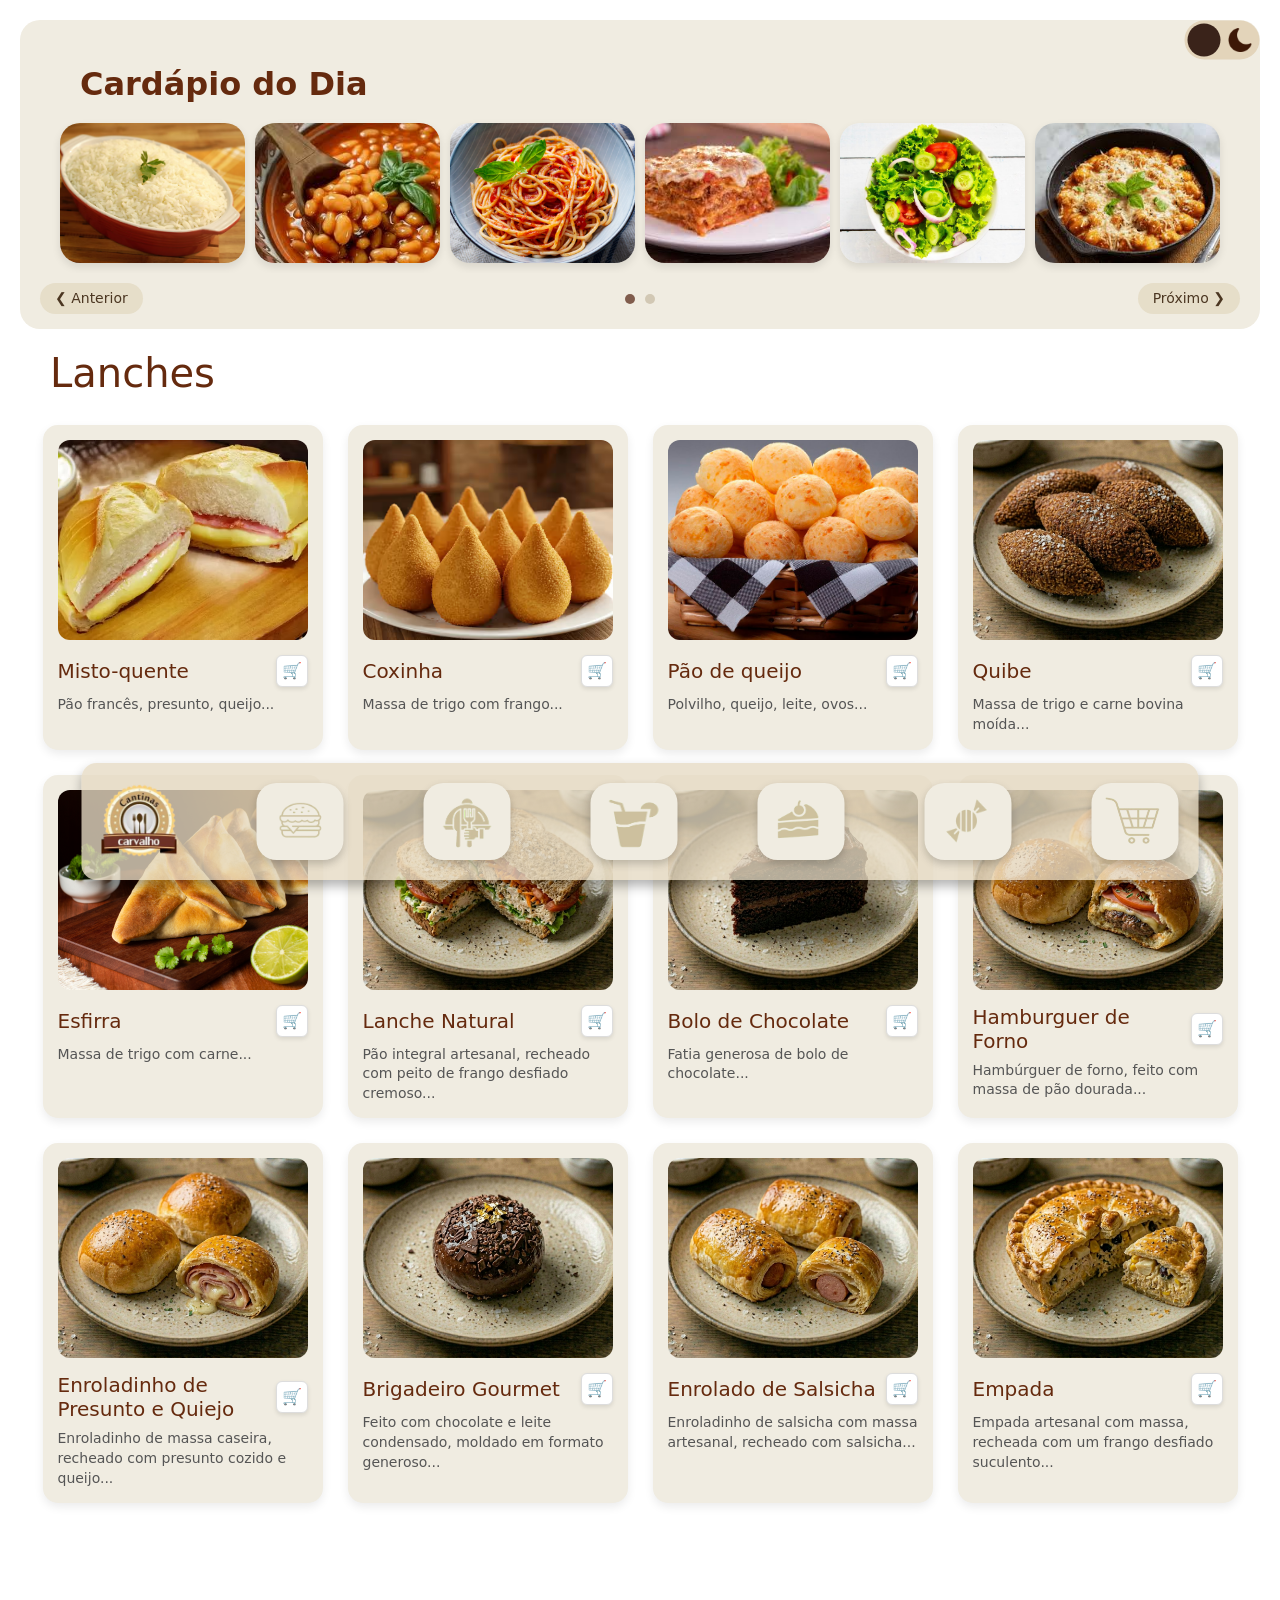
==== esqueleto/index.html @ 9b54855e "Add files via upload" ====
<!DOCTYPE html>
<html lang="pt-br">

<head>
    <meta charset="UTF-8">
    <meta name="viewport" content="width=device-width, initial-scale=1.0">
    <link rel="stylesheet" href="style.css">
    <link href="https://cdn.jsdelivr.net/npm/bootstrap@5.3.0/dist/css/bootstrap.min.css" rel="stylesheet">
    <title>Cantinas Carvalho</title>
</head>

<body>
   <div class="btn">
        <input type="checkbox" class="checkbox" id="botao-tema" />
        <label class="label" for="botao-tema">
            <img src="./img/sol.png" alt="Sol" class="img-sol">
            <img src="./img/lua.png" alt="Lua" class="img-lua">
            <div class="indicador"></div>
        </label>
    </div>

    <header class="cardapio">
        <div id="carouselAlmoco" class="carousel slide" data-bs-ride="false">
            <div class="carousel-inner">
                <div class="carousel-item active">
                    <h1>Cardápio do Dia</h1>
                    <div class="cardapio-trilho">
                        <div class="card-item">
                            <img src="./img/prato1.avif" alt="Prato 1">
                            <div class="descricao">
                                <h3>Arroz Branco</h3>
                                <p>Soltinho e Temperado.</p>
                            </div>
                        </div>

                        <div class="card-item">
                            <img src="./img/prato6.jpg" alt="Prato 6">
                            <div class="descricao">
                                <h3>Feijão</h3>
                                <p>Completa.</p>
                            </div>
                        </div>

                        <div class="card-item">
                            <img src="./img/prato2.png" alt="Prato 2">
                            <div class="descricao">
                                <h3>Espaguete</h3>
                                <p>Ao molho sugo.</p>
                            </div>
                        </div>

                        <div class="card-item">
                            <img src="./img/prato3.jpg" alt="Prato 2">
                            <div class="descricao">
                                <h3>Lasanha</h3>
                                <p>Bem Recheada e Suculento.</p>
                            </div>
                        </div>

                        <div class="card-item">
                            <img src="./img/prato4.jpg" alt="Prato 1">
                            <div class="descricao">
                                <h3>Salada</h3>
                                <p>Bem Temperada.</p>
                            </div>
                        </div>
                        <div class="card-item">
                            <img src="./img/prato5.jpg" alt="Prato 2">
                            <div class="descricao">
                                <h3>Nhoque</h3>
                                <p>Massa Caseira.</p>
                            </div>
                        </div>
                    </div>
                </div>

                <div class="carousel-item">
                    <h1>Cardápio do Dia</h1>
                    <div class="cardapio-trilho">
                        <div class="card-item">
                            <img src="./img/strogonoff.png" alt="Prato 5">
                            <div class="descricao">
                                <h3>Strogonoff de Frango</h3>
                                <p>Bem Temperada e Cremosa.</p>
                            </div>
                        </div>

                        <div class="card-item">
                            <img src="./img/prato7.webp" alt="Prato 6">
                            <div class="descricao">
                                <h3>Batata Frita</h3>
                                <p>Crocante.</p>
                            </div>
                        </div>

                        <div class="card-item">
                            <img src="./img/prato8.jpg" alt="Prato 7">
                            <div class="descricao">
                                <h3>Frango Assado</h3>
                                <p>Suculento.</p>
                            </div>
                        </div>

                        <div class="card-item">
                            <img src="./img/costela.png" alt="Prato 8">
                            <div class="descricao">
                                <h3>Costela</h3>
                                <p>Suculento e com Molho da Casa.</p>
                            </div>
                        </div>

                        <div class="card-item">
                            <img src="./img/carnePanela.png" alt="Prato 1">
                            <div class="descricao">
                                <h3>Carne de Panela</h3>
                                <p>Soltinho e Temperado.</p>
                            </div>
                        </div>

                        <div class="card-item">
                            <img src="./img/peixeEmpanado.png" alt="Prato 2">
                            <div class="descricao">
                                <h3>Peixe Empanado</h3>
                                <p>Crocante e Saboroso.</p>
                            </div>
                        </div>

                    </div>
                </div>
            </div>

            <button class="carousel-control-prev custom-arrow" type="button" ...>
                <span class="arrow-circle">❮</span>
            </button>
            <button class="carousel-control-next custom-arrow" type="button" ...>
                <span class="arrow-circle">❯</span>
            </button>

            <div class="carousel-footer">
                <button class="btn-nav" data-bs-target="#carouselAlmoco" data-bs-slide="prev">❮ Anterior</button>

                <div class="indicators">
                    <span class="dot active" data-bs-target="#carouselAlmoco" data-bs-slide-to="0"></span>
                    <span class="dot" data-bs-target="#carouselAlmoco" data-bs-slide-to="1"></span>
                </div>

                <button class="btn-nav" data-bs-target="#carouselAlmoco" data-bs-slide="next">Próximo ❯</button>
            </div>
        </div>
    </header>

    <h1>Lanches</h1>

    <section class="container-lanches">

        <div class="comida">
            <img src="./img/misto-quente.avif" alt="Misto Quente">
            <div class="info-header">
                <h2>Misto-quente</h2>
                <button class="btn-carrinho">🛒</button>
            </div>
            <p>Pão francês, presunto, queijo...</p>
        </div>

        <div class="comida">
            <img src="./img/coxinha.avif" alt="Misto Quente">
            <div class="info-header">
                <h2>Coxinha</h2>
                <button class="btn-carrinho">🛒</button>
            </div>
            <p>Massa de trigo com frango...</p>
        </div>

        <div class="comida">
            <img src="./img/pao-queijo.jpg" alt="Pão de Queijo">
            <div class="info-header">
                <h2>Pão de queijo</h2>
                <button class="btn-carrinho">🛒</button>
            </div>
            <p>Polvilho, queijo, leite, ovos...</p>
        </div>

        <div class="comida">
            <img src="./img/kibe.png" alt="Coxinha">
            <div class="info-header">
                <h2>Quibe</h2>
                <button class="btn-carrinho">🛒</button>
            </div>
            <p>Massa de trigo e carne bovina moída...</p>
        </div>

        <div class="comida">
            <img src="./img/esfirra.jpg" alt="Esfirra">
            <div class="info-header">
                <h2>Esfirra</h2>
                <button class="btn-carrinho">🛒</button>
            </div>
            <p>Massa de trigo com carne...</p>
        </div>

        <div class="comida">
            <img src="./img/lancheNatural.png" alt="Misto Quente">
            <div class="info-header">
                <h2>Lanche Natural</h2>
                <button class="btn-carrinho">🛒</button>
            </div>
            <p>Pão integral artesanal, recheado com peito de frango desfiado cremoso...</p>
        </div>

        <div class="comida">
            <img src="./img/boloChocolate.png" alt="Misto Quente">
            <div class="info-header">
                <h2>Bolo de Chocolate</h2>
                <button class="btn-carrinho">🛒</button>
            </div>
            <p>Fatia generosa de bolo de chocolate...</p>
        </div>

        <div class="comida">
            <img src="./img/hamburgao.png" alt="Pão de Queijo">
            <div class="info-header">
                <h2>Hamburguer de Forno</h2>
                <button class="btn-carrinho">🛒</button>
            </div>
            <p>Hambúrguer de forno, feito com massa de pão dourada...</p>
        </div>

        <div class="comida">
            <img src="./img/enroladinho.png" alt="Coxinha">
            <div class="info-header">
                <h2>Enroladinho de Presunto e Quiejo</h2>
                <button class="btn-carrinho">🛒</button>
            </div>
            <p>Enroladinho de massa caseira, recheado com presunto cozido e queijo...</p>
        </div>

        <div class="comida">
            <img src="./img/brigadeiro.png" alt="Esfirra">
            <div class="info-header">
                <h2>Brigadeiro Gourmet</h2>
                <button class="btn-carrinho">🛒</button>
            </div>
            <p>Feito com chocolate e leite condensado, moldado em formato generoso...</p>
        </div>

        <div class="comida">
            <img src="./img/enroladinhoSalsicha.png" alt="Esfirra">
            <div class="info-header">
                <h2>Enrolado de Salsicha</h2>
                <button class="btn-carrinho">🛒</button>
            </div>
            <p>Enroladinho de salsicha com massa artesanal, recheado com salsicha...</p>
        </div>

        <div class="comida">
            <img src="./img/empada.png" alt="Esfirra">
            <div class="info-header">
                <h2>Empada</h2>
                <button class="btn-carrinho">🛒</button>
            </div>
            <p>Empada artesanal com massa, recheada com um frango desfiado suculento...</p>
        </div>

    </section>

    <section class="container-emoji">
        <div class="emoji">
            <img src="./img/logo.png" alt="Logo" class="logo-emoji">

            <button class="btn-emoji">
                <img src="./img/hamburguer.png" alt="Hambúrguer">
            </button>

            <button class="btn-emoji">
                <img src="./img/almoco.png" alt="Almoço">
            </button>

            <button class="btn-emoji">
                <img src="./img/bebida.png" alt="Bebida">
            </button>

            <button class="btn-emoji">
                <img src="./img/sobremesas.png" alt="Sobremesas">
            </button>

            <button class="btn-emoji">
                <img src="./img/doces.png" alt="Doces">
            </button>

            <button class="btn-emoji">
                <img src="./img/carrinho.png" alt="carrinho">
            </button>
        </div>
    </section>

    <script src="https://cdn.jsdelivr.net/npm/bootstrap@5.3.0/dist/js/bootstrap.bundle.min.js"></script>

</body>

</html>
---- esqueleto/style.css ----
/* Cores padrão (Modo Claro) */
body {
  background: #e3ddcf;
  color: #652A0E;
}


/* Impedir arrastar fotos */
img {
  -webkit-user-drag: none;
  user-select: none;
  -webkit-user-select: none;
}

/* Container Bege */
.cardapio {
  background: #f0ece1;
  border-radius: 20px;
  padding: 15px 10px;
  margin: 20px;
}

.cardapio-trilho {
  display: flex;
  justify-content: space-between; 
  align-items: center;
  gap: 8px;
  padding: 10px 30px;
  width: 100%;
}

.card-item {
  position: relative;
  flex: 0 0 calc(16.66% - 8px); 
  max-width: 200px;
  height: 140px;
  border-radius: 20px;
  overflow: hidden; 
  box-shadow: 0 4px 8px rgba(0,0,0,0.1);
}

.card-item img {
  width: 100%;
  height: 100%;
  object-fit: cover;
  transition: transform 0.3s ease;
}

.card-item:hover img { transform: scale(1.1); }

/* Descrição no Hover */
.card-item .descricao {
  position: absolute;
  bottom: 0;
  width: 100%;
  background: rgba(0, 0, 0, 0.75);
  color: #fff;
  padding: 8px;
  text-align: center;
  transform: translateY(100%); 
  transition: transform 0.3s ease-in-out;
}

.card-item:hover .descricao { transform: translateY(0); }

/* VELOCIDADE DO CARROSSEL */
.carousel-item {
  transition: transform 1.2s ease-in-out !important;
}

/* RODAPÉ E BOLINHAS (Ajustado) */
.carousel-footer {
  display: flex;
  justify-content: space-between;
  align-items: center;
  padding: 10px 20px;
}

.carousel-indicators {
  position: relative !important;
  margin: 0 !important;
  display: flex !important;
  gap: 10px;
}

.carousel-indicators .dot {
  width: 15px !important;      /* Tamanho que você pediu */
  height: 15px !important;
  border-radius: 50% !important;
  background-color: #d2c8b4 !important;
  border: none !important;
  opacity: 1 !important;
  cursor: pointer;
}

.carousel-indicators .active.dot {
  background-color: #805c4c !important;
}

.btn-nav {
  background: #e6dec9;
  border: none;
  border-radius: 20px;
  padding: 5px 15px;
  color: #4b3621;
  cursor: pointer;
}

/* Esconder setas padrão */
.carousel-control-prev, .carousel-control-next { display: none !important; }

/* O restante do seu CSS de Lanches e Emojis continua aqui... */

/* Rodapé encostado nas bordas */
.carousel-footer {
  display: flex;
  justify-content: space-between;
  align-items: center;
  padding: 0 10px;
  margin-top: 10px;
}

.btn-nav {
  background: #e6dec9;
  border: none;
  border-radius: 20px;
  padding: 5px 15px;
  color: #4b3621;
  font-size: 14px;
  cursor: pointer;
}

/* Indicadores (Bolinhas) */
.indicators {
  display: flex;
  gap: 10px;
}

.dot {
  width: 10px;
  height: 10px;
  background: #d2c8b4;
  border-radius: 50%;
  cursor: pointer;
}

.dot.active {
  background: #805c4c;
}

/* Efeito de Descrição Hover */
.descricao {
  position: absolute;
  bottom: 0;
  width: 100%;
  background: rgba(0,0,0,0.7);
  color: white;
  transform: translateY(100%);
  transition: 0.3s;
  font-size: 10px;
  padding: 5px;
}

.card-item:hover .descricao {
  transform: translateY(0);
}

/* TÍTULOS */
/* Isso vai garantir que TODO h1 do site, inclusive dentro do carrossel, fique marrom */
h1, .carousel-item h1 {
    color: #652A0E !important;
    margin: 30px 0 10px 50px;
    font-size: 32px;
    font-weight: bold; /* Para garantir que fique igual à imagem */
}

/* CONTAINER DE LANCHES */
.container-lanches {
  display: flex;
  flex-wrap: wrap;
  justify-content: center;
  gap: 25px;
  padding: 20px;
}

/* CARD INDIVIDUAL */
.comida {
  background: #f0ece1;
  border-radius: 15px;
  padding: 15px;
  width: 280px;
  box-shadow: 0 4px 10px rgba(0, 0, 0, 0.08);
  display: flex;
  flex-direction: column;
}

.comida img {
  width: 100%;
  height: 200px;
  object-fit: cover;
  border-radius: 12px;
  margin-bottom: 15px;
}

.comida:hover {
  transform: translateY(-2px); 
  box-shadow: 0 6px 12px rgba(0, 0, 0, 0.3);
}

/* ALINHAMENTO DO H2 COM O BOTÃO */
.info-header {
  display: flex;
  justify-content: space-between;
  /* Título na esquerda, Botão na direita */
  align-items: center;
  /* Alinha verticalmente ao centro */
  width: 100%;
  margin-bottom: 8px;
}

.info-header h2 {
  font-size: 20px;
  margin: 0;
  /* Remove margens para não quebrar o flex */
  color: #652A0E;
}

/* BOTÃO CARRINHO */
.btn-carrinho {
  display: flex;
  justify-content: center;
  align-items: center;
  width: 32px;
  height: 32px;
  background-color: #fff;
  border: 1px solid #ddd;
  border-radius: 6px;
  box-shadow: 0 2px 4px rgba(0, 0, 0, 0.1);
  cursor: pointer;
  font-size: 16px;
  transition: transform 0.2s;
}

.btn-carrinho:hover {
  transform: scale(1.1);
}

/* DESCRIÇÃO */
.comida p {
  font-size: 14px;
  color: #555;
  margin: 0;
  line-height: 1.4;
}

/* EMOJIS INFERIORES */
.container-emoji {
  display: flex;
  justify-content: center;
  margin: 40px 0;
}

.emoji {
  display: flex;
  gap: 80px;
  background: #e6dbc4c9;
  padding: 20px;
  border-radius: 15px;
  position: fixed;
  bottom: 20px;    
  left: 50%;        
  transform: translateX(-50%); 
  z-index: 1000;  
   box-shadow: 0 6px 12px rgba(0, 0, 0, 0.3);  
}

.emoji img {
  width: 75px;
  height: 75px;
}

.btn-emoji {
  border: none;
  border-radius: 20px;
  box-shadow: 0 4px 8px rgba(0, 0, 0, 0.2);
  background: #f0ece1;
}

.btn-emoji:hover {
  transform: translateY(-2px); 
  box-shadow: 0 6px 12px rgba(0, 0, 0, 0.3);
}

/* MUDAR PARA O TEMA ESCURO */
 
.btn{
    position: absolute;
    top: 20px;
    right: 20px;
}
 
/* checkbox do Botão */
 
.checkbox {
    opacity: 0; /* checkbox real está escondido */
    position: absolute;
}
 
/* Corpo do Botão */
 
.label {
    background-color: #e3d4ba;
    border-radius: 50px;
    cursor: pointer;
    display: flex;
    justify-content: space-between;
    align-items: center;
    padding: 5px;
    position: relative;
    height: 26px;
    width: 50px;
    transform: scale(1.5);
 
}
 
.tema-escuro .label {
    background-color: var(--btn-toggle-bg);
}
 
.tema-escuro .label .indicador{
    background-color: #F0ECE1;
}
 
 
/* Indicador do Botão */
 
.label .indicador {
    background-color: #3a231a;
    border-radius: 50%;
    position: absolute;
    top: 2px;
    left: 2px;
    height: 22px;
    width: 22px;  
    transition: transform 0.2s linear; /* transição do deslizamento do indicador */
}
 
 
/* Transição do Indicador (Bolinha Branca) */
/* O sinal de "+" seleciona o elemento que vem LOGO APÓS o input (.label). */
 
#botao-tema:checked + .label .indicador {
    transform: translateX(24px); /* o indicador desliza 24px para a direita */
}
 
/* Imagens do Botão  */
 
.img-lua, .img-sol{
    width: 16px;
    height: 16px;
}
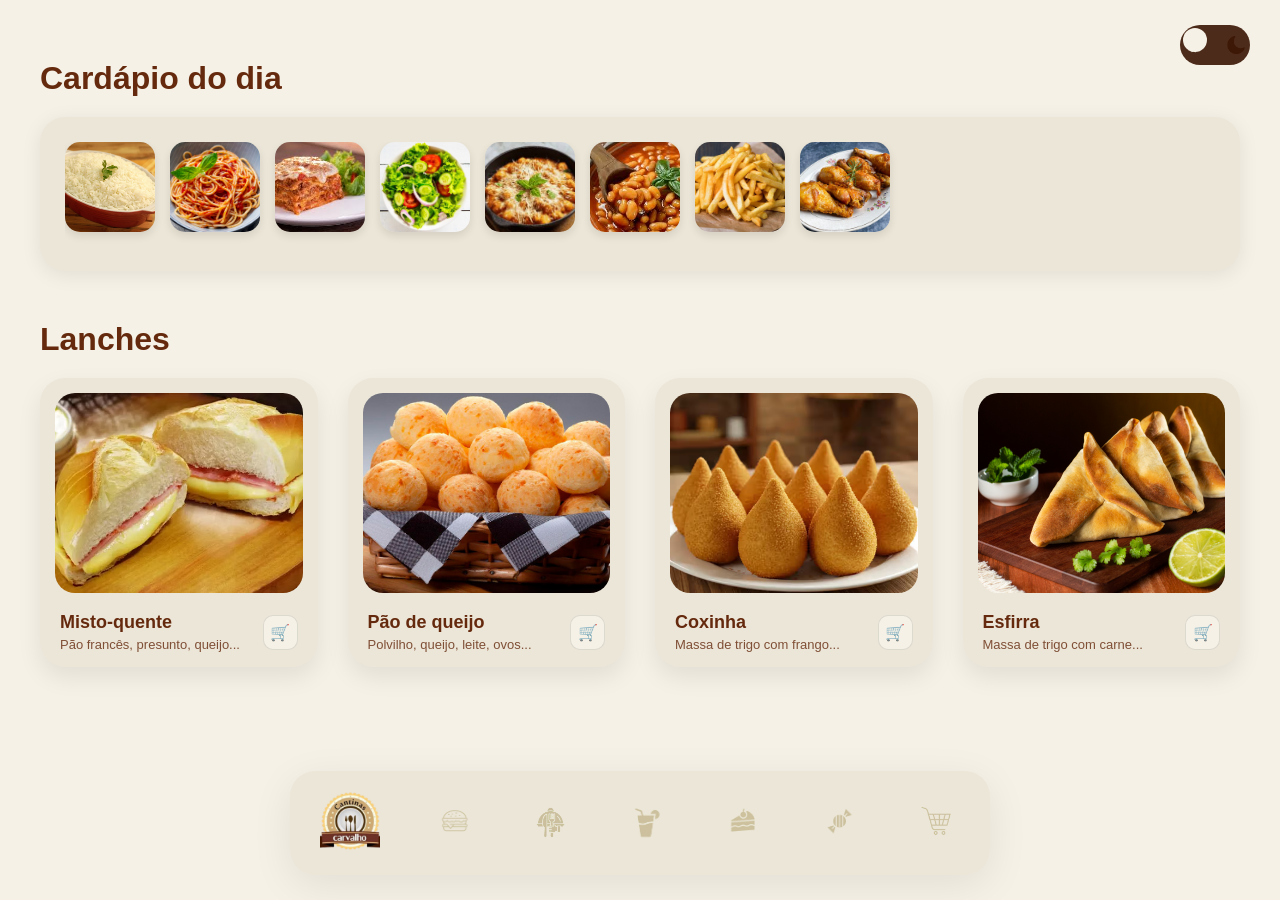
==== commit 1c9dcf03: "Add files via upload" ====
--- a/esqueleto/index.html
+++ b/esqueleto/index.html
@@ -4,13 +4,13 @@
 <head>
     <meta charset="UTF-8">
     <meta name="viewport" content="width=device-width, initial-scale=1.0">
+    <title>Cantinas Carvalho</title>
     <link rel="stylesheet" href="style.css">
-    <link href="https://cdn.jsdelivr.net/npm/bootstrap@5.3.0/dist/css/bootstrap.min.css" rel="stylesheet">
-    <title>Cantinas Carvalho</title>
 </head>
 
 <body>
-   <div class="btn">
+
+    <div class="botao-escuro">
         <input type="checkbox" class="checkbox" id="botao-tema" />
         <label class="label" for="botao-tema">
             <img src="./img/sol.png" alt="Sol" class="img-sol">
@@ -19,282 +19,120 @@
         </label>
     </div>
 
-    <header class="cardapio">
-        <div id="carouselAlmoco" class="carousel slide" data-bs-ride="false">
-            <div class="carousel-inner">
-                <div class="carousel-item active">
-                    <h1>Cardápio do Dia</h1>
-                    <div class="cardapio-trilho">
-                        <div class="card-item">
-                            <img src="./img/prato1.avif" alt="Prato 1">
-                            <div class="descricao">
-                                <h3>Arroz Branco</h3>
-                                <p>Soltinho e Temperado.</p>
-                            </div>
+    <main class="container">
+        
+        <section class="secao-cardapio">
+            <h1 class="titulo">Cardápio do dia</h1>
+            <div class="cardapio-box">
+                <div class="trilho">
+                    <div class="item-mini">
+                        <img src="./img/prato1.avif" alt="Prato 1">
+                    </div>
+                    <div class="item-mini">
+                        <img src="./img/prato2.png" alt="Prato 2">
+                    </div>
+                    <div class="item-mini">
+                        <img src="./img/prato3.jpg" alt="Prato 3">
+                    </div>
+                    <div class="item-mini">
+                        <img src="./img/prato4.jpg" alt="Prato 4">
+                    </div>
+                    <div class="item-mini">
+                        <img src="./img/prato5.jpg" alt="Prato 5">
+                    </div>
+                    <div class="item-mini">
+                        <img src="./img/prato6.jpg" alt="Prato 6">
+                    </div>
+                    <div class="item-mini">
+                        <img src="./img/prato7.webp" alt="Prato 7">
+                    </div>
+                    <div class="item-mini">
+                        <img src="./img/prato8.jpg" alt="Prato 8">
+                    </div>
+                </div>
+            </div>
+        </section>
+
+        <section class="secao-lanches">
+            <h1 class="titulo">Lanches</h1>
+            <div class="grid-lanches">
+                
+                <div class="card-lanche">
+                    <img src="./img/misto-quente.avif" alt="Misto Quente">
+                    <div class="card-info">
+                        <div class="texto">
+                            <h3>Misto-quente</h3>
+                            <p>Pão francês, presunto, queijo...</p>
                         </div>
-
-                        <div class="card-item">
-                            <img src="./img/prato6.jpg" alt="Prato 6">
-                            <div class="descricao">
-                                <h3>Feijão</h3>
-                                <p>Completa.</p>
-                            </div>
-                        </div>
-
-                        <div class="card-item">
-                            <img src="./img/prato2.png" alt="Prato 2">
-                            <div class="descricao">
-                                <h3>Espaguete</h3>
-                                <p>Ao molho sugo.</p>
-                            </div>
-                        </div>
-
-                        <div class="card-item">
-                            <img src="./img/prato3.jpg" alt="Prato 2">
-                            <div class="descricao">
-                                <h3>Lasanha</h3>
-                                <p>Bem Recheada e Suculento.</p>
-                            </div>
-                        </div>
-
-                        <div class="card-item">
-                            <img src="./img/prato4.jpg" alt="Prato 1">
-                            <div class="descricao">
-                                <h3>Salada</h3>
-                                <p>Bem Temperada.</p>
-                            </div>
-                        </div>
-                        <div class="card-item">
-                            <img src="./img/prato5.jpg" alt="Prato 2">
-                            <div class="descricao">
-                                <h3>Nhoque</h3>
-                                <p>Massa Caseira.</p>
-                            </div>
-                        </div>
+                        <button class="btn-carrinho">🛒</button>
                     </div>
                 </div>
 
-                <div class="carousel-item">
-                    <h1>Cardápio do Dia</h1>
-                    <div class="cardapio-trilho">
-                        <div class="card-item">
-                            <img src="./img/strogonoff.png" alt="Prato 5">
-                            <div class="descricao">
-                                <h3>Strogonoff de Frango</h3>
-                                <p>Bem Temperada e Cremosa.</p>
-                            </div>
+                <div class="card-lanche">
+                    <img src="./img/pao-queijo.jpg" alt="Pão de Queijo">
+                    <div class="card-info">
+                        <div class="texto">
+                            <h3>Pão de queijo</h3>
+                            <p>Polvilho, queijo, leite, ovos...</p>
                         </div>
-
-                        <div class="card-item">
-                            <img src="./img/prato7.webp" alt="Prato 6">
-                            <div class="descricao">
-                                <h3>Batata Frita</h3>
-                                <p>Crocante.</p>
-                            </div>
-                        </div>
-
-                        <div class="card-item">
-                            <img src="./img/prato8.jpg" alt="Prato 7">
-                            <div class="descricao">
-                                <h3>Frango Assado</h3>
-                                <p>Suculento.</p>
-                            </div>
-                        </div>
-
-                        <div class="card-item">
-                            <img src="./img/costela.png" alt="Prato 8">
-                            <div class="descricao">
-                                <h3>Costela</h3>
-                                <p>Suculento e com Molho da Casa.</p>
-                            </div>
-                        </div>
-
-                        <div class="card-item">
-                            <img src="./img/carnePanela.png" alt="Prato 1">
-                            <div class="descricao">
-                                <h3>Carne de Panela</h3>
-                                <p>Soltinho e Temperado.</p>
-                            </div>
-                        </div>
-
-                        <div class="card-item">
-                            <img src="./img/peixeEmpanado.png" alt="Prato 2">
-                            <div class="descricao">
-                                <h3>Peixe Empanado</h3>
-                                <p>Crocante e Saboroso.</p>
-                            </div>
-                        </div>
-
+                        <button class="btn-carrinho">🛒</button>
                     </div>
                 </div>
-            </div>
 
-            <button class="carousel-control-prev custom-arrow" type="button" ...>
-                <span class="arrow-circle">❮</span>
-            </button>
-            <button class="carousel-control-next custom-arrow" type="button" ...>
-                <span class="arrow-circle">❯</span>
-            </button>
-
-            <div class="carousel-footer">
-                <button class="btn-nav" data-bs-target="#carouselAlmoco" data-bs-slide="prev">❮ Anterior</button>
-
-                <div class="indicators">
-                    <span class="dot active" data-bs-target="#carouselAlmoco" data-bs-slide-to="0"></span>
-                    <span class="dot" data-bs-target="#carouselAlmoco" data-bs-slide-to="1"></span>
+                <div class="card-lanche">
+                    <img src="./img/coxinha.avif" alt="Coxinha">
+                    <div class="card-info">
+                        <div class="texto">
+                            <h3>Coxinha</h3>
+                            <p>Massa de trigo com frango...</p>
+                        </div>
+                        <button class="btn-carrinho">🛒</button>
+                    </div>
                 </div>
 
-                <button class="btn-nav" data-bs-target="#carouselAlmoco" data-bs-slide="next">Próximo ❯</button>
+                <div class="card-lanche">
+                    <img src="./img/esfirra.jpg" alt="Esfirra">
+                    <div class="card-info">
+                        <div class="texto">
+                            <h3>Esfirra</h3>
+                            <p>Massa de trigo com carne...</p>
+                        </div>
+                        <button class="btn-carrinho">🛒</button>
+                    </div>
+                </div>
+
             </div>
-        </div>
-    </header>
+        </section>
 
-    <h1>Lanches</h1>
+        <nav class="menu-inferior">
+            <div class="menu-box">
+                <div class="icon-item logo">
+                    <img src="./img/logo.png" alt="Logo">
+                </div>
+                <button class="icon-item">
+                    <img src="./img/hamburguer.png" alt="Lanches">
+                </button>
+                <button class="icon-item">
+                    <img src="./img/almoco.png" alt="Almoço">
+                </button>
+                <button class="icon-item">
+                    <img src="./img/bebida.png" alt="Bebida">
+                </button>
+                <button class="icon-item">
+                    <img src="./img/sobremesas.png" alt="Sobremesa">
+                </button>
+                <button class="icon-item">
+                    <img src="./img/doces.png" alt="Doces">
+                </button>
+                <button class="icon-item">
+                    <img src="./img/carrinho.png" alt="Carrinho">
+                </button>
+            </div>
+        </nav>
 
-    <section class="container-lanches">
+    </main>
 
-        <div class="comida">
-            <img src="./img/misto-quente.avif" alt="Misto Quente">
-            <div class="info-header">
-                <h2>Misto-quente</h2>
-                <button class="btn-carrinho">🛒</button>
-            </div>
-            <p>Pão francês, presunto, queijo...</p>
-        </div>
-
-        <div class="comida">
-            <img src="./img/coxinha.avif" alt="Misto Quente">
-            <div class="info-header">
-                <h2>Coxinha</h2>
-                <button class="btn-carrinho">🛒</button>
-            </div>
-            <p>Massa de trigo com frango...</p>
-        </div>
-
-        <div class="comida">
-            <img src="./img/pao-queijo.jpg" alt="Pão de Queijo">
-            <div class="info-header">
-                <h2>Pão de queijo</h2>
-                <button class="btn-carrinho">🛒</button>
-            </div>
-            <p>Polvilho, queijo, leite, ovos...</p>
-        </div>
-
-        <div class="comida">
-            <img src="./img/kibe.png" alt="Coxinha">
-            <div class="info-header">
-                <h2>Quibe</h2>
-                <button class="btn-carrinho">🛒</button>
-            </div>
-            <p>Massa de trigo e carne bovina moída...</p>
-        </div>
-
-        <div class="comida">
-            <img src="./img/esfirra.jpg" alt="Esfirra">
-            <div class="info-header">
-                <h2>Esfirra</h2>
-                <button class="btn-carrinho">🛒</button>
-            </div>
-            <p>Massa de trigo com carne...</p>
-        </div>
-
-        <div class="comida">
-            <img src="./img/lancheNatural.png" alt="Misto Quente">
-            <div class="info-header">
-                <h2>Lanche Natural</h2>
-                <button class="btn-carrinho">🛒</button>
-            </div>
-            <p>Pão integral artesanal, recheado com peito de frango desfiado cremoso...</p>
-        </div>
-
-        <div class="comida">
-            <img src="./img/boloChocolate.png" alt="Misto Quente">
-            <div class="info-header">
-                <h2>Bolo de Chocolate</h2>
-                <button class="btn-carrinho">🛒</button>
-            </div>
-            <p>Fatia generosa de bolo de chocolate...</p>
-        </div>
-
-        <div class="comida">
-            <img src="./img/hamburgao.png" alt="Pão de Queijo">
-            <div class="info-header">
-                <h2>Hamburguer de Forno</h2>
-                <button class="btn-carrinho">🛒</button>
-            </div>
-            <p>Hambúrguer de forno, feito com massa de pão dourada...</p>
-        </div>
-
-        <div class="comida">
-            <img src="./img/enroladinho.png" alt="Coxinha">
-            <div class="info-header">
-                <h2>Enroladinho de Presunto e Quiejo</h2>
-                <button class="btn-carrinho">🛒</button>
-            </div>
-            <p>Enroladinho de massa caseira, recheado com presunto cozido e queijo...</p>
-        </div>
-
-        <div class="comida">
-            <img src="./img/brigadeiro.png" alt="Esfirra">
-            <div class="info-header">
-                <h2>Brigadeiro Gourmet</h2>
-                <button class="btn-carrinho">🛒</button>
-            </div>
-            <p>Feito com chocolate e leite condensado, moldado em formato generoso...</p>
-        </div>
-
-        <div class="comida">
-            <img src="./img/enroladinhoSalsicha.png" alt="Esfirra">
-            <div class="info-header">
-                <h2>Enrolado de Salsicha</h2>
-                <button class="btn-carrinho">🛒</button>
-            </div>
-            <p>Enroladinho de salsicha com massa artesanal, recheado com salsicha...</p>
-        </div>
-
-        <div class="comida">
-            <img src="./img/empada.png" alt="Esfirra">
-            <div class="info-header">
-                <h2>Empada</h2>
-                <button class="btn-carrinho">🛒</button>
-            </div>
-            <p>Empada artesanal com massa, recheada com um frango desfiado suculento...</p>
-        </div>
-
-    </section>
-
-    <section class="container-emoji">
-        <div class="emoji">
-            <img src="./img/logo.png" alt="Logo" class="logo-emoji">
-
-            <button class="btn-emoji">
-                <img src="./img/hamburguer.png" alt="Hambúrguer">
-            </button>
-
-            <button class="btn-emoji">
-                <img src="./img/almoco.png" alt="Almoço">
-            </button>
-
-            <button class="btn-emoji">
-                <img src="./img/bebida.png" alt="Bebida">
-            </button>
-
-            <button class="btn-emoji">
-                <img src="./img/sobremesas.png" alt="Sobremesas">
-            </button>
-
-            <button class="btn-emoji">
-                <img src="./img/doces.png" alt="Doces">
-            </button>
-
-            <button class="btn-emoji">
-                <img src="./img/carrinho.png" alt="carrinho">
-            </button>
-        </div>
-    </section>
-
-    <script src="https://cdn.jsdelivr.net/npm/bootstrap@5.3.0/dist/js/bootstrap.bundle.min.js"></script>
-
+    <script src="script.js"></script>
 </body>
 
 </html>
--- a/esqueleto/style.css
+++ b/esqueleto/style.css
@@ -1,315 +1,220 @@
-/* Cores padrão (Modo Claro) */
+/* ============================================================
+   1. VARIÁVEIS DE CORES (MODO CLARO E ESCURO)
+   ============================================================ */
+:root {
+    --bg-body: #f5f1e6;         /* Bege clarinho do fundo */
+    --bg-card: #ece6d8;         /* Bege um pouco mais escuro dos cards */
+    --text-color: #652a0e;      /* Marrom café dos textos */
+    --shadow: rgba(0, 0, 0, 0.08); /* Sombra suave */
+    --btn-toggle: #4d2b1a;      /* Fundo do botão toggle */
+    --indicador: #f5f1e6;       /* Cor da bolinha do botão */
+    --btn-carrinho-bg: #f5f1e6;
+}
+
+/* Ativado via JavaScript */
+body.tema-escuro {
+    --bg-body: #1a110e;         /* Marrom quase preto */
+    --bg-card: #2d1d17;         /* Marrom escuro */
+    --text-color: #f5f1e6;      /* Texto claro */
+    --shadow: rgba(0, 0, 0, 0.4);
+    --btn-toggle: #f5f1e6;
+    --indicador: #4d2b1a;
+    --btn-carrinho-bg: #3a231a;
+}
+
+/* ============================================================
+   2. ESTILOS GERAIS
+   ============================================================ */
 body {
-  background: #e3ddcf;
-  color: #652A0E;
-}
-
-
-/* Impedir arrastar fotos */
-img {
-  -webkit-user-drag: none;
-  user-select: none;
-  -webkit-user-select: none;
-}
-
-/* Container Bege */
-.cardapio {
-  background: #f0ece1;
-  border-radius: 20px;
-  padding: 15px 10px;
-  margin: 20px;
-}
-
-.cardapio-trilho {
-  display: flex;
-  justify-content: space-between; 
-  align-items: center;
-  gap: 8px;
-  padding: 10px 30px;
-  width: 100%;
-}
-
-.card-item {
-  position: relative;
-  flex: 0 0 calc(16.66% - 8px); 
-  max-width: 200px;
-  height: 140px;
-  border-radius: 20px;
-  overflow: hidden; 
-  box-shadow: 0 4px 8px rgba(0,0,0,0.1);
-}
-
-.card-item img {
-  width: 100%;
-  height: 100%;
-  object-fit: cover;
-  transition: transform 0.3s ease;
-}
-
-.card-item:hover img { transform: scale(1.1); }
-
-/* Descrição no Hover */
-.card-item .descricao {
-  position: absolute;
-  bottom: 0;
-  width: 100%;
-  background: rgba(0, 0, 0, 0.75);
-  color: #fff;
-  padding: 8px;
-  text-align: center;
-  transform: translateY(100%); 
-  transition: transform 0.3s ease-in-out;
-}
-
-.card-item:hover .descricao { transform: translateY(0); }
-
-/* VELOCIDADE DO CARROSSEL */
-.carousel-item {
-  transition: transform 1.2s ease-in-out !important;
-}
-
-/* RODAPÉ E BOLINHAS (Ajustado) */
-.carousel-footer {
-  display: flex;
-  justify-content: space-between;
-  align-items: center;
-  padding: 10px 20px;
-}
-
-.carousel-indicators {
-  position: relative !important;
-  margin: 0 !important;
-  display: flex !important;
-  gap: 10px;
-}
-
-.carousel-indicators .dot {
-  width: 15px !important;      /* Tamanho que você pediu */
-  height: 15px !important;
-  border-radius: 50% !important;
-  background-color: #d2c8b4 !important;
-  border: none !important;
-  opacity: 1 !important;
-  cursor: pointer;
-}
-
-.carousel-indicators .active.dot {
-  background-color: #805c4c !important;
-}
-
-.btn-nav {
-  background: #e6dec9;
-  border: none;
-  border-radius: 20px;
-  padding: 5px 15px;
-  color: #4b3621;
-  cursor: pointer;
-}
-
-/* Esconder setas padrão */
-.carousel-control-prev, .carousel-control-next { display: none !important; }
-
-/* O restante do seu CSS de Lanches e Emojis continua aqui... */
-
-/* Rodapé encostado nas bordas */
-.carousel-footer {
-  display: flex;
-  justify-content: space-between;
-  align-items: center;
-  padding: 0 10px;
-  margin-top: 10px;
-}
-
-.btn-nav {
-  background: #e6dec9;
-  border: none;
-  border-radius: 20px;
-  padding: 5px 15px;
-  color: #4b3621;
-  font-size: 14px;
-  cursor: pointer;
-}
-
-/* Indicadores (Bolinhas) */
-.indicators {
-  display: flex;
-  gap: 10px;
-}
-
-.dot {
-  width: 10px;
-  height: 10px;
-  background: #d2c8b4;
-  border-radius: 50%;
-  cursor: pointer;
-}
-
-.dot.active {
-  background: #805c4c;
-}
-
-/* Efeito de Descrição Hover */
-.descricao {
-  position: absolute;
-  bottom: 0;
-  width: 100%;
-  background: rgba(0,0,0,0.7);
-  color: white;
-  transform: translateY(100%);
-  transition: 0.3s;
-  font-size: 10px;
-  padding: 5px;
-}
-
-.card-item:hover .descricao {
-  transform: translateY(0);
-}
-
-/* TÍTULOS */
-/* Isso vai garantir que TODO h1 do site, inclusive dentro do carrossel, fique marrom */
-h1, .carousel-item h1 {
-    color: #652A0E !important;
-    margin: 30px 0 10px 50px;
+    background-color: var(--bg-body);
+    color: var(--text-color);
+    font-family: 'Segoe UI', Roboto, Helvetica, Arial, sans-serif;
+    margin: 0;
+    padding: 0;
+    transition: background-color 0.4s ease, color 0.4s ease;
+}
+
+.container {
+    max-width: 1200px;
+    margin: 0 auto;
+    padding: 40px 20px 150px 20px; /* Espaço extra embaixo por causa do menu fixo */
+}
+
+.titulo {
     font-size: 32px;
-    font-weight: bold; /* Para garantir que fique igual à imagem */
-}
-
-/* CONTAINER DE LANCHES */
-.container-lanches {
-  display: flex;
-  flex-wrap: wrap;
-  justify-content: center;
-  gap: 25px;
-  padding: 20px;
-}
-
-/* CARD INDIVIDUAL */
-.comida {
-  background: #f0ece1;
-  border-radius: 15px;
-  padding: 15px;
-  width: 280px;
-  box-shadow: 0 4px 10px rgba(0, 0, 0, 0.08);
-  display: flex;
-  flex-direction: column;
-}
-
-.comida img {
-  width: 100%;
-  height: 200px;
-  object-fit: cover;
-  border-radius: 12px;
-  margin-bottom: 15px;
-}
-
-.comida:hover {
-  transform: translateY(-2px); 
-  box-shadow: 0 6px 12px rgba(0, 0, 0, 0.3);
-}
-
-/* ALINHAMENTO DO H2 COM O BOTÃO */
-.info-header {
-  display: flex;
-  justify-content: space-between;
-  /* Título na esquerda, Botão na direita */
-  align-items: center;
-  /* Alinha verticalmente ao centro */
-  width: 100%;
-  margin-bottom: 8px;
-}
-
-.info-header h2 {
-  font-size: 20px;
-  margin: 0;
-  /* Remove margens para não quebrar o flex */
-  color: #652A0E;
-}
-
-/* BOTÃO CARRINHO */
+    margin: 20px 0;
+    font-weight: bold;
+    color: var(--text-color);
+}
+
+/* ============================================================
+   3. SEÇÃO CARDÁPIO SUPERIOR (CARROSSEL)
+   ============================================================ */
+.cardapio-box {
+    background: var(--bg-card);
+    border-radius: 25px;
+    padding: 25px;
+    box-shadow: 0 4px 20px var(--shadow);
+    margin-bottom: 50px;
+    transition: background-color 0.4s ease;
+}
+
+.trilho {
+    display: flex;
+    gap: 15px;
+    overflow-x: auto; /* Permite scroll horizontal se houver muitos itens */
+    padding-bottom: 10px;
+}
+
+/* Esconder barra de scroll em alguns navegadores */
+.trilho::-webkit-scrollbar { height: 5px; }
+.trilho::-webkit-scrollbar-thumb { background: var(--text-color); border-radius: 10px; }
+
+.item-mini img {
+    width: 90px;
+    height: 90px;
+    border-radius: 15px;
+    object-fit: cover;
+    box-shadow: 0 4px 8px rgba(0,0,0,0.1);
+    transition: transform 0.3s ease;
+}
+
+.item-mini img:hover {
+    transform: scale(1.05);
+}
+
+/* ============================================================
+   4. GRID DE LANCHES (CARDS)
+   ============================================================ */
+.grid-lanches {
+    display: grid;
+    grid-template-columns: repeat(auto-fill, minmax(240px, 1fr));
+    gap: 30px;
+}
+
+.card-lanche {
+    background: var(--bg-card);
+    border-radius: 25px;
+    padding: 15px;
+    box-shadow: 0 10px 25px var(--shadow);
+    transition: transform 0.3s ease, background-color 0.4s ease;
+}
+
+.card-lanche:hover {
+    transform: translateY(-5px);
+}
+
+.card-lanche img {
+    width: 100%;
+    height: 200px;
+    border-radius: 20px;
+    object-fit: cover;
+}
+
+.card-info {
+    display: flex;
+    justify-content: space-between;
+    align-items: center;
+    margin-top: 15px;
+    padding: 0 5px;
+}
+
+.card-info h3 {
+    margin: 0;
+    font-size: 18px;
+    color: var(--text-color);
+}
+
+.card-info p {
+    margin: 4px 0 0 0;
+    font-size: 13px;
+    opacity: 0.8;
+}
+
 .btn-carrinho {
-  display: flex;
-  justify-content: center;
-  align-items: center;
-  width: 32px;
-  height: 32px;
-  background-color: #fff;
-  border: 1px solid #ddd;
-  border-radius: 6px;
-  box-shadow: 0 2px 4px rgba(0, 0, 0, 0.1);
-  cursor: pointer;
-  font-size: 16px;
-  transition: transform 0.2s;
+    background: var(--btn-carrinho-bg);
+    border: 1px solid rgba(0,0,0,0.1);
+    border-radius: 10px;
+    width: 35px;
+    height: 35px;
+    display: flex;
+    align-items: center;
+    justify-content: center;
+    cursor: pointer;
+    font-size: 16px;
+    transition: 0.2s;
 }
 
 .btn-carrinho:hover {
-  transform: scale(1.1);
-}
-
-/* DESCRIÇÃO */
-.comida p {
-  font-size: 14px;
-  color: #555;
-  margin: 0;
-  line-height: 1.4;
-}
-
-/* EMOJIS INFERIORES */
-.container-emoji {
-  display: flex;
-  justify-content: center;
-  margin: 40px 0;
-}
-
-.emoji {
-  display: flex;
-  gap: 80px;
-  background: #e6dbc4c9;
-  padding: 20px;
-  border-radius: 15px;
-  position: fixed;
-  bottom: 20px;    
-  left: 50%;        
-  transform: translateX(-50%); 
-  z-index: 1000;  
-   box-shadow: 0 6px 12px rgba(0, 0, 0, 0.3);  
-}
-
-.emoji img {
-  width: 75px;
-  height: 75px;
-}
-
-.btn-emoji {
-  border: none;
-  border-radius: 20px;
-  box-shadow: 0 4px 8px rgba(0, 0, 0, 0.2);
-  background: #f0ece1;
-}
-
-.btn-emoji:hover {
-  transform: translateY(-2px); 
-  box-shadow: 0 6px 12px rgba(0, 0, 0, 0.3);
-}
-
-/* MUDAR PARA O TEMA ESCURO */
- 
-.btn{
+    background: var(--text-color);
+    color: var(--bg-card);
+}
+
+/* ============================================================
+   5. MENU INFERIOR FIXO
+   ============================================================ */
+.menu-inferior {
+    position: fixed;
+    bottom: 25px;
+    left: 50%;
+    transform: translateX(-50%);
+    width: 90%;
+    max-width: 700px;
+    z-index: 1000;
+}
+
+.menu-box {
+    background: var(--bg-card);
+    border-radius: 25px;
+    padding: 10px 20px;
+    display: flex;
+    justify-content: space-between;
+    align-items: center;
+    box-shadow: 0 10px 40px var(--shadow);
+    transition: background-color 0.4s ease;
+}
+
+.icon-item {
+    background: none;
+    border: none;
+    padding: 10px;
+    cursor: pointer;
+    transition: transform 0.2s ease;
+}
+
+.icon-item img {
+    width: 45px;
+    height: 45px;
+    object-fit: contain;
+}
+
+.icon-item:hover {
+    transform: scale(1.15);
+}
+
+/* Estilo especial para a logo no menu */
+.icon-item.logo img {
+    width: 60px;
+    height: 60px;
+}
+
+/* ============================================================
+   6. BOTÃO TOGGLE (SOL/LUA)
+   ============================================================ */
+.botao-escuro {
+    position: fixed;
+    top: 25px;
+    right: 30px;
+    z-index: 2000;
+}
+
+.checkbox {
+    opacity: 0;
     position: absolute;
-    top: 20px;
-    right: 20px;
-}
- 
-/* checkbox do Botão */
- 
-.checkbox {
-    opacity: 0; /* checkbox real está escondido */
-    position: absolute;
-}
- 
-/* Corpo do Botão */
- 
+}
+
 .label {
-    background-color: #e3d4ba;
+    background-color: var(--btn-toggle);
     border-radius: 50px;
     cursor: pointer;
     display: flex;
@@ -317,45 +222,36 @@
     align-items: center;
     padding: 5px;
     position: relative;
-    height: 26px;
-    width: 50px;
-    transform: scale(1.5);
- 
-}
- 
-.tema-escuro .label {
-    background-color: var(--btn-toggle-bg);
-}
- 
-.tema-escuro .label .indicador{
-    background-color: #F0ECE1;
-}
- 
- 
-/* Indicador do Botão */
- 
+    height: 30px;
+    width: 60px;
+    transition: background-color 0.4s ease;
+}
+
 .label .indicador {
-    background-color: #3a231a;
+    background-color: var(--indicador);
     border-radius: 50%;
     position: absolute;
-    top: 2px;
-    left: 2px;
-    height: 22px;
-    width: 22px;  
-    transition: transform 0.2s linear; /* transição do deslizamento do indicador */
-}
- 
- 
-/* Transição do Indicador (Bolinha Branca) */
-/* O sinal de "+" seleciona o elemento que vem LOGO APÓS o input (.label). */
- 
+    top: 3px;
+    left: 3px;
+    height: 24px;
+    width: 24px;
+    transition: transform 0.3s cubic-bezier(0.4, 0, 0.2, 1);
+}
+
 #botao-tema:checked + .label .indicador {
-    transform: translateX(24px); /* o indicador desliza 24px para a direita */
-}
- 
-/* Imagens do Botão  */
- 
-.img-lua, .img-sol{
-    width: 16px;
-    height: 16px;
+    transform: translateX(30px);
+}
+
+.img-lua, .img-sol {
+    width: 18px;
+    height: 18px;
+}
+
+/* Ajuste de brilho para os ícones do menu no modo escuro */
+body.tema-escuro .icon-item img {
+    filter: brightness(0) invert(1); /* Deixa os ícones brancos no modo escuro */
+}
+/* Exceto a logo colorida */
+body.tema-escuro .icon-item.logo img {
+    filter: none;
 }
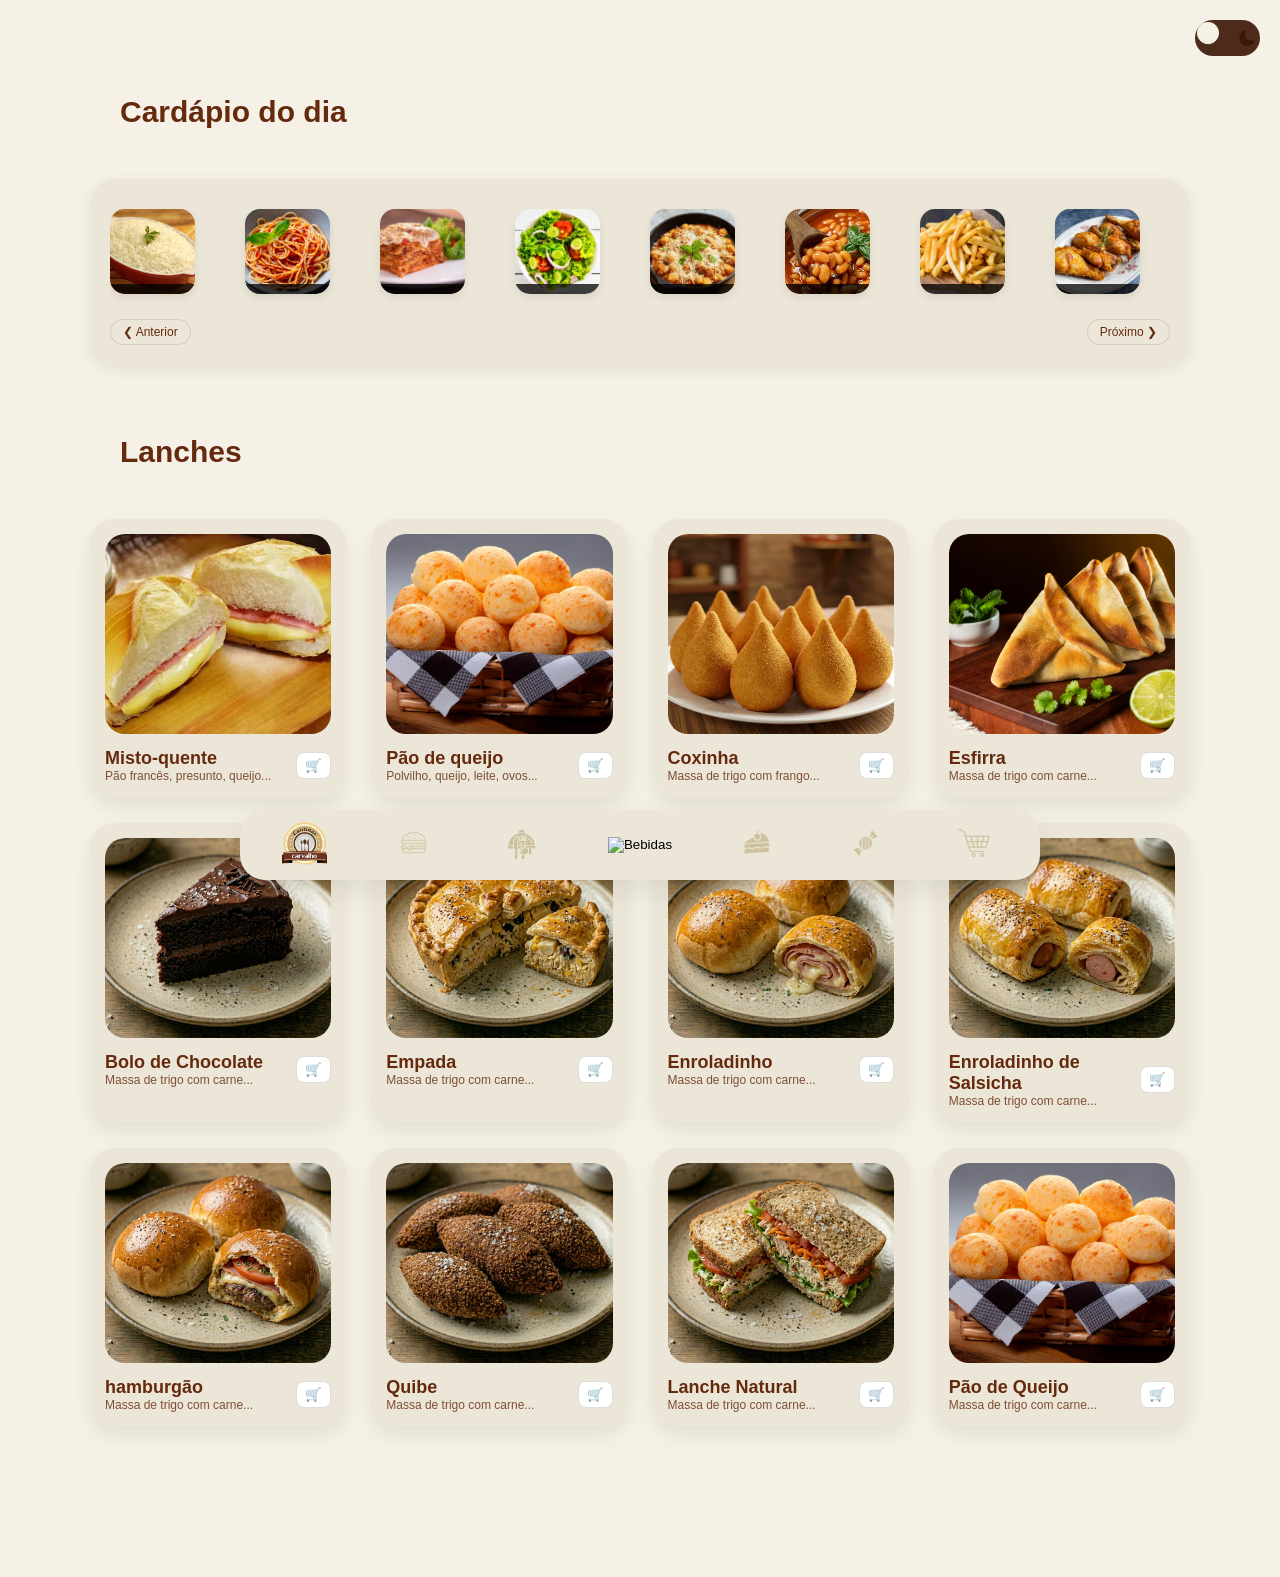
==== commit 803a923c: "Add files via upload" ====
--- a/esqueleto/index.html
+++ b/esqueleto/index.html
@@ -13,42 +13,138 @@
     <div class="botao-escuro">
         <input type="checkbox" class="checkbox" id="botao-tema" />
         <label class="label" for="botao-tema">
-            <img src="./img/sol.png" alt="Sol" class="img-sol">
-            <img src="./img/lua.png" alt="Lua" class="img-lua">
+            <img src="./img/sol.png" alt="Sol" class="img-sol" draggable="false">
+            <img src="./img/lua.png" alt="Lua" class="img-lua" draggable="false">
             <div class="indicador"></div>
         </label>
     </div>
 
     <main class="container">
-        
+
         <section class="secao-cardapio">
             <h1 class="titulo">Cardápio do dia</h1>
             <div class="cardapio-box">
-                <div class="trilho">
-                    <div class="item-mini">
-                        <img src="./img/prato1.avif" alt="Prato 1">
-                    </div>
-                    <div class="item-mini">
-                        <img src="./img/prato2.png" alt="Prato 2">
-                    </div>
-                    <div class="item-mini">
-                        <img src="./img/prato3.jpg" alt="Prato 3">
-                    </div>
-                    <div class="item-mini">
-                        <img src="./img/prato4.jpg" alt="Prato 4">
-                    </div>
-                    <div class="item-mini">
-                        <img src="./img/prato5.jpg" alt="Prato 5">
-                    </div>
-                    <div class="item-mini">
-                        <img src="./img/prato6.jpg" alt="Prato 6">
-                    </div>
-                    <div class="item-mini">
-                        <img src="./img/prato7.webp" alt="Prato 7">
-                    </div>
-                    <div class="item-mini">
-                        <img src="./img/prato8.jpg" alt="Prato 8">
-                    </div>
+                <div class="trilho" id="trilho">
+
+                    <div class="item-mini">
+                        <div class="card-thumb">
+                            <img src="./img/prato1.avif" alt="Arroz" draggable="false">
+                            <div class="legenda">
+                                <h4>Arroz</h4>
+                                <p>Branco e soltinho</p>
+                            </div>
+                        </div>
+                    </div>
+
+                    <div class="item-mini">
+                        <div class="card-thumb">
+                            <img src="./img/prato2.png" alt="Espaguete" draggable="false">
+                            <div class="legenda">
+                                <h4>Espaguete</h4>
+                                <p>Ao molho sugo</p>
+                            </div>
+                        </div>
+                    </div>
+
+                    <div class="item-mini">
+                        <div class="card-thumb">
+                            <img src="./img/prato3.jpg" alt="Lasanha" draggable="false">
+                            <div class="legenda">
+                                <h4>Lasanha</h4>
+                                <p>Quatro queijos</p>
+                            </div>
+                        </div>
+                    </div>
+
+                    <div class="item-mini">
+                        <div class="card-thumb">
+                            <img src="./img/prato4.jpg" alt="Salada" draggable="false">
+                            <div class="legenda">
+                                <h4>Salada</h4>
+                                <p>Folhas e legumes</p>
+                            </div>
+                        </div>
+                    </div>
+
+                    <div class="item-mini">
+                        <div class="card-thumb">
+                            <img src="./img/prato5.jpg" alt="Nhoque" draggable="false">
+                            <div class="legenda">
+                                <h4>Nhoque</h4>
+                                <p>Molho especial</p>
+                            </div>
+                        </div>
+                    </div>
+
+                    <div class="item-mini">
+                        <div class="card-thumb">
+                            <img src="./img/prato6.jpg" alt="Feijoada" draggable="false">
+                            <div class="legenda">
+                                <h4>Feijoada</h4>
+                                <p>Tradição caseira</p>
+                            </div>
+                        </div>
+                    </div>
+
+                    <div class="item-mini">
+                        <div class="card-thumb">
+                            <img src="./img/prato7.webp" alt="Batata Frita" draggable="false">
+                            <div class="legenda">
+                                <h4>Batata</h4>
+                                <p>Crocante e quente</p>
+                            </div>
+                        </div>
+                    </div>
+
+                    <div class="item-mini">
+                        <div class="card-thumb">
+                            <img src="./img/prato8.jpg" alt="Frango Assado" draggable="false">
+                            <div class="legenda">
+                                <h4>Frango</h4>
+                                <p>Assado na brasa</p>
+                            </div>
+                        </div>
+                    </div>
+
+                    <div class="item-mini">
+                        <div class="card-thumb">
+                            <img src="./img/strogonoff.png" alt="Strogonoff" draggable="false">
+                            <div class="legenda">
+                                <h4>Strogonoff</h4>
+                                <p>Frango cremoso</p>
+                            </div>
+                        </div>
+                    </div>
+
+                    <div class="item-mini">
+                        <div class="card-thumb">
+                            <img src="./img/costela.png" alt="Costela" draggable="false">
+                            <div class="legenda">
+                                <h4>Costela</h4>
+                                <p>Desmanchando</p>
+                            </div>
+                        </div>
+                    </div>
+
+                    <div class="item-mini">
+                        <div class="card-thumb">
+                            <img src="./img/carnePanela.png" alt="Carne de Panela" draggable="false">
+                            <div class="legenda">
+                                <h4>Carne Panela</h4>
+                                <p>Com batatas</p>
+                            </div>
+                        </div>
+                    </div>
+
+                </div>
+
+                <div class="carousel-controls">
+                    <button class="btn-car" onclick="scrollTrilho(-1)">❮ Anterior</button>
+                    <div class="dots">
+                        <span class="dot active"></span>
+                        <span class="dot"></span>
+                    </div>
+                    <button class="btn-car" onclick="scrollTrilho(1)">Próximo ❯</button>
                 </div>
             </div>
         </section>
@@ -56,9 +152,9 @@
         <section class="secao-lanches">
             <h1 class="titulo">Lanches</h1>
             <div class="grid-lanches">
-                
-                <div class="card-lanche">
-                    <img src="./img/misto-quente.avif" alt="Misto Quente">
+
+                <div class="card-lanche">
+                    <img src="./img/misto-quente.avif" alt="Misto Quente" draggable="false">
                     <div class="card-info">
                         <div class="texto">
                             <h3>Misto-quente</h3>
@@ -69,7 +165,7 @@
                 </div>
 
                 <div class="card-lanche">
-                    <img src="./img/pao-queijo.jpg" alt="Pão de Queijo">
+                    <img src="./img/pao-queijo.jpg" alt="Pão de Queijo" draggable="false">
                     <div class="card-info">
                         <div class="texto">
                             <h3>Pão de queijo</h3>
@@ -80,7 +176,7 @@
                 </div>
 
                 <div class="card-lanche">
-                    <img src="./img/coxinha.avif" alt="Coxinha">
+                    <img src="./img/coxinha.avif" alt="Coxinha" draggable="false">
                     <div class="card-info">
                         <div class="texto">
                             <h3>Coxinha</h3>
@@ -91,10 +187,98 @@
                 </div>
 
                 <div class="card-lanche">
-                    <img src="./img/esfirra.jpg" alt="Esfirra">
+                    <img src="./img/esfirra.jpg" alt="Esfirra" draggable="false">
                     <div class="card-info">
                         <div class="texto">
                             <h3>Esfirra</h3>
+                            <p>Massa de trigo com carne...</p>
+                        </div>
+                        <button class="btn-carrinho">🛒</button>
+                    </div>
+                </div>
+
+                <div class="card-lanche">
+                    <img src="./img/boloChocolate.png" alt="Bolo" draggable="false">
+                    <div class="card-info">
+                        <div class="texto">
+                            <h3>Bolo de Chocolate</h3>
+                            <p>Massa de trigo com carne...</p>
+                        </div>
+                        <button class="btn-carrinho">🛒</button>
+                    </div>
+                </div>
+
+                <div class="card-lanche">
+                    <img src="./img/empada.png" alt="Empada" draggable="false">
+                    <div class="card-info">
+                        <div class="texto">
+                            <h3>Empada</h3>
+                            <p>Massa de trigo com carne...</p>
+                        </div>
+                        <button class="btn-carrinho">🛒</button>
+                    </div>
+                </div>
+
+                <div class="card-lanche">
+                    <img src="./img/enroladinho.png" alt="Enroladinho" draggable="false">
+                    <div class="card-info">
+                        <div class="texto">
+                            <h3>Enroladinho</h3>
+                            <p>Massa de trigo com carne...</p>
+                        </div>
+                        <button class="btn-carrinho">🛒</button>
+                    </div>
+                </div>
+
+                <div class="card-lanche">
+                    <img src="./img/enroladinhoSalsicha.png" alt="Enroladinhos" draggable="false">
+                    <div class="card-info">
+                        <div class="texto">
+                            <h3>Enroladinho de Salsicha</h3>
+                            <p>Massa de trigo com carne...</p>
+                        </div>
+                        <button class="btn-carrinho">🛒</button>
+                    </div>
+                </div>
+
+                <div class="card-lanche">
+                    <img src="./img/hamburgao.png" alt="Hamburgao" draggable="false">
+                    <div class="card-info">
+                        <div class="texto">
+                            <h3>hamburgão</h3>
+                            <p>Massa de trigo com carne...</p>
+                        </div>
+                        <button class="btn-carrinho">🛒</button>
+                    </div>
+                </div>
+
+                <div class="card-lanche">
+                    <img src="./img/kibe.png" alt="Kibe" draggable="false">
+                    <div class="card-info">
+                        <div class="texto">
+                            <h3>Quibe</h3>
+                            <p>Massa de trigo com carne...</p>
+                        </div>
+                        <button class="btn-carrinho">🛒</button>
+                    </div>
+                </div>
+
+                <div class="card-lanche">
+                    <img src="./img/lancheNatural.png" alt="Lanche" draggable="false">
+                    <div class="card-info">
+                        <div class="texto">
+                            <h3>Lanche Natural</h3>
+                            <p>Massa de trigo com carne...</p>
+                        </div>
+                        <button class="btn-carrinho">🛒</button>
+                    </div>
+                </div>
+
+                <div class="card-lanche">
+                    <img src="./img/pao-queijo.jpg" alt="Esfirra" draggable="false">
+                    <div class="card-info">
+                        <div class="texto">
+                            <h3>Pão de Queijo</h3>
                             <p>Massa de trigo com carne...</p>
                         </div>
                         <button class="btn-carrinho">🛒</button>
@@ -106,26 +290,26 @@
 
         <nav class="menu-inferior">
             <div class="menu-box">
-                <div class="icon-item logo">
-                    <img src="./img/logo.png" alt="Logo">
-                </div>
-                <button class="icon-item">
+               <button class="icon-item" onclick="window.location.href='index.html'">
+                    <img src="./img/logo.png" alt="Bebidas">
+                </button>
+                <button class="icon-item" onclick="window.location.href='lanches.html'">
                     <img src="./img/hamburguer.png" alt="Lanches">
                 </button>
-                <button class="icon-item">
-                    <img src="./img/almoco.png" alt="Almoço">
-                </button>
-                <button class="icon-item">
-                    <img src="./img/bebida.png" alt="Bebida">
-                </button>
-                <button class="icon-item">
-                    <img src="./img/sobremesas.png" alt="Sobremesa">
-                </button>
-                <button class="icon-item">
+                <button class="icon-item" onclick="window.location.href='almoco.html'">
+                    <img src="./img/almoco.png" alt="Almoco">
+                </button>
+                 <button class="icon-item" onclick="window.location.href='bebidas.html'">
+                    <img src="./img/bebidas.png" alt="Bebidas">
+                </button>
+                 <button class="icon-item" onclick="window.location.href='sobremesas.html'">
+                    <img src="./img/sobremesas.png" alt="Sobremesas">
+                </button>
+                <button class="icon-item" onclick="window.location.href='doces.html'">
                     <img src="./img/doces.png" alt="Doces">
                 </button>
-                <button class="icon-item">
-                    <img src="./img/carrinho.png" alt="Carrinho">
+                <button class="icon-item" onclick="window.location.href='carrinho.html'">
+                    <img src="./img/carrinho.png" alt="Bebidas">
                 </button>
             </div>
         </nav>
--- a/esqueleto/style.css
+++ b/esqueleto/style.css
@@ -1,257 +1,229 @@
-/* ============================================================
-   1. VARIÁVEIS DE CORES (MODO CLARO E ESCURO)
-   ============================================================ */
 :root {
-    --bg-body: #f5f1e6;         /* Bege clarinho do fundo */
-    --bg-card: #ece6d8;         /* Bege um pouco mais escuro dos cards */
-    --text-color: #652a0e;      /* Marrom café dos textos */
-    --shadow: rgba(0, 0, 0, 0.08); /* Sombra suave */
-    --btn-toggle: #4d2b1a;      /* Fundo do botão toggle */
-    --indicador: #f5f1e6;       /* Cor da bolinha do botão */
-    --btn-carrinho-bg: #f5f1e6;
-}
-
-/* Ativado via JavaScript */
+    --bg-body: #f5f1e6;
+    --bg-card: #ece6d8;
+    --text-color: #652a0e;
+    --shadow: rgba(0, 0, 0, 0.08);
+    --btn-toggle: #4d2b1a;
+    --indicador: #f5f1e6;
+    --btn-nav-bg: #e6dec9;
+}
+
 body.tema-escuro {
-    --bg-body: #1a110e;         /* Marrom quase preto */
-    --bg-card: #2d1d17;         /* Marrom escuro */
-    --text-color: #f5f1e6;      /* Texto claro */
+    --bg-body: #1a110e;
+    --bg-card: #2d1d17;
+    --text-color: #f5f1e6;
     --shadow: rgba(0, 0, 0, 0.4);
     --btn-toggle: #f5f1e6;
     --indicador: #4d2b1a;
-    --btn-carrinho-bg: #3a231a;
-}
-
-/* ============================================================
-   2. ESTILOS GERAIS
-   ============================================================ */
+    --btn-nav-bg: #3a231a;
+}
+
 body {
     background-color: var(--bg-body);
     color: var(--text-color);
-    font-family: 'Segoe UI', Roboto, Helvetica, Arial, sans-serif;
+    font-family: 'Segoe UI', sans-serif;
     margin: 0;
-    padding: 0;
-    transition: background-color 0.4s ease, color 0.4s ease;
-}
-
-.container {
-    max-width: 1200px;
-    margin: 0 auto;
-    padding: 40px 20px 150px 20px; /* Espaço extra embaixo por causa do menu fixo */
-}
-
-.titulo {
-    font-size: 32px;
-    margin: 20px 0;
+    transition: 0.4s;
+}
+
+.container { padding: 40px 20px 150px 20px; max-width: 1100px; margin: 0 auto; }
+
+.titulo { font-size: 30px; margin-bottom: 20px; font-weight: bold; }
+
+/* CARDÁPIO BOX */
+.cardapio-box {
+    background: var(--bg-card);
+    border-radius: 25px;
+    padding: 20px;
+    box-shadow: 0 4px 15px var(--shadow);
+    margin-bottom: 40px;
+}
+/* Layout do Carrossel */
+.trilho {
+    display: flex;
+    gap: 50px;
+    overflow-x: hidden;
+    scroll-behavior: smooth;
+    padding: 10px 0;
+    flex-wrap: nowrap; /* Garante que fique em linha horizontal */
+}
+
+/* Tamanho das miniaturas */
+.item-mini {
+    flex: 0 0 auto;
+    width: 85px; /* Tamanho ajustado para não ficar grande */
+}
+
+.card-thumb {
+    position: relative;
+    width: 85px;
+    height: 85px;
+    border-radius: 15px;
+    overflow: hidden; /* Esconde a legenda que está "fora" do quadro */
+    box-shadow: 0 4px 8px var(--shadow);
+}
+
+.card-thumb img {
+    width: 100%;
+    height: 100%;
+    object-fit: cover;
+    transition: transform 0.4s ease;
+}
+
+/* Legenda que sobe */
+.legenda {
+    position: absolute;
+    bottom: -100%; /* Começa escondida embaixo */
+    left: 0;
+    width: 100%;
+    height: 100%;
+    background: rgba(0, 0, 0, 0.75);
+    color: #fff;
+    display: flex;
+    flex-direction: column;
+    justify-content: center;
+    align-items: center;
+    text-align: center;
+    transition: bottom 0.3s ease-in-out;
+    padding: 5px;
+    pointer-events: none; /* Mouse ignora o texto e foca no card */
+}
+
+.legenda h4 { font-size: 9px; margin: 0; text-transform: uppercase; }
+.legenda p { font-size: 7px; margin: 2px 0 0 0; opacity: 0.9; }
+
+/* Efeito Hover */
+.card-thumb:hover .legenda {
+    bottom: 0; /* Sobe ao passar o mouse */
+}
+
+.card-thumb:hover img {
+    transform: scale(1.1); /* Zoom na foto */
+}
+
+/* Botões de navegação */
+.carousel-controls {
+    display: flex;
+    justify-content: space-between;
+    align-items: center;
+    margin-top: 15px;
+}
+
+.btn-car {
+    background: var(--bg-card);
+    border: 1px solid rgba(0,0,0,0.1);
+    padding: 5px 12px;
+    border-radius: 15px;
+    cursor: pointer;
+    font-size: 12px;
+    color: var(--text-color);
+}
+
+/* RODAPÉ CARROSSEL */
+.carousel-footer {
+    display: flex;
+    justify-content: space-between;
+    align-items: center;
+    margin-top: 15px;
+}
+
+.btn-nav {
+    background: var(--btn-nav-bg);
+    color: var(--text-color);
+    border: none;
+    padding: 8px 15px;
+    border-radius: 20px;
+    cursor: pointer;
     font-weight: bold;
-    color: var(--text-color);
-}
-
-/* ============================================================
-   3. SEÇÃO CARDÁPIO SUPERIOR (CARROSSEL)
-   ============================================================ */
-.cardapio-box {
-    background: var(--bg-card);
-    border-radius: 25px;
-    padding: 25px;
-    box-shadow: 0 4px 20px var(--shadow);
-    margin-bottom: 50px;
-    transition: background-color 0.4s ease;
-}
-
-.trilho {
-    display: flex;
-    gap: 15px;
-    overflow-x: auto; /* Permite scroll horizontal se houver muitos itens */
-    padding-bottom: 10px;
-}
-
-/* Esconder barra de scroll em alguns navegadores */
-.trilho::-webkit-scrollbar { height: 5px; }
-.trilho::-webkit-scrollbar-thumb { background: var(--text-color); border-radius: 10px; }
-
-.item-mini img {
-    width: 90px;
-    height: 90px;
-    border-radius: 15px;
-    object-fit: cover;
-    box-shadow: 0 4px 8px rgba(0,0,0,0.1);
-    transition: transform 0.3s ease;
-}
-
-.item-mini img:hover {
-    transform: scale(1.05);
-}
-
-/* ============================================================
-   4. GRID DE LANCHES (CARDS)
-   ============================================================ */
+}
+
+.indicators { display: flex; gap: 8px; }
+.dot { width: 10px; height: 10px; background: #d2c8b4; border-radius: 50%; }
+.dot.active { background: #805c4c; }
+
+/* GRID LANCHES */
 .grid-lanches {
     display: grid;
-    grid-template-columns: repeat(auto-fill, minmax(240px, 1fr));
-    gap: 30px;
+    grid-template-columns: repeat(auto-fill, minmax(250px, 1fr));
+    gap: 25px;
 }
 
 .card-lanche {
     background: var(--bg-card);
     border-radius: 25px;
     padding: 15px;
+    box-shadow: 0 8px 20px var(--shadow);
+    transition: transform 0.2s ease;
+}
+.card-lanche:hover {
+    transform: scale(1.05); /* O card inteiro aumenta levemente */
     box-shadow: 0 10px 25px var(--shadow);
-    transition: transform 0.3s ease, background-color 0.4s ease;
-}
-
-.card-lanche:hover {
-    transform: translateY(-5px);
-}
-
-.card-lanche img {
-    width: 100%;
-    height: 200px;
-    border-radius: 20px;
-    object-fit: cover;
-}
-
-.card-info {
-    display: flex;
-    justify-content: space-between;
-    align-items: center;
-    margin-top: 15px;
-    padding: 0 5px;
-}
-
-.card-info h3 {
-    margin: 0;
-    font-size: 18px;
-    color: var(--text-color);
-}
-
-.card-info p {
-    margin: 4px 0 0 0;
-    font-size: 13px;
-    opacity: 0.8;
-}
-
-.btn-carrinho {
-    background: var(--btn-carrinho-bg);
-    border: 1px solid rgba(0,0,0,0.1);
-    border-radius: 10px;
-    width: 35px;
-    height: 35px;
-    display: flex;
-    align-items: center;
-    justify-content: center;
-    cursor: pointer;
-    font-size: 16px;
-    transition: 0.2s;
-}
-
-.btn-carrinho:hover {
-    background: var(--text-color);
-    color: var(--bg-card);
-}
-
-/* ============================================================
-   5. MENU INFERIOR FIXO
-   ============================================================ */
+}
+
+.card-lanche img { width: 100%; height: 200px; border-radius: 20px; object-fit: cover; }
+
+.card-info { display: flex; justify-content: space-between; align-items: center; margin-top: 10px; }
+.card-info h3 { margin: 0; font-size: 18px; }
+.card-info p { margin: 0; font-size: 12px; opacity: 0.8; }
+
+.btn-carrinho { background: #fff; border: 1px solid #ddd; border-radius: 8px; cursor: pointer; padding: 5px 8px; }
+
+h1 {
+    padding: 30px;
+}
+
+/* MENU INFERIOR */
 .menu-inferior {
     position: fixed;
-    bottom: 25px;
+    bottom: 20px;
     left: 50%;
     transform: translateX(-50%);
     width: 90%;
-    max-width: 700px;
-    z-index: 1000;
+    max-width: 800px;
 }
 
 .menu-box {
     background: var(--bg-card);
     border-radius: 25px;
-    padding: 10px 20px;
-    display: flex;
-    justify-content: space-between;
-    align-items: center;
-    box-shadow: 0 10px 40px var(--shadow);
-    transition: background-color 0.4s ease;
-}
-
-.icon-item {
-    background: none;
-    border: none;
     padding: 10px;
-    cursor: pointer;
-    transition: transform 0.2s ease;
-}
-
-.icon-item img {
-    width: 45px;
-    height: 45px;
-    object-fit: contain;
-}
-
-.icon-item:hover {
-    transform: scale(1.15);
-}
-
-/* Estilo especial para a logo no menu */
-.icon-item.logo img {
-    width: 60px;
-    height: 60px;
-}
-
-/* ============================================================
-   6. BOTÃO TOGGLE (SOL/LUA)
-   ============================================================ */
-.botao-escuro {
-    position: fixed;
-    top: 25px;
-    right: 30px;
-    z-index: 2000;
-}
-
-.checkbox {
-    opacity: 0;
-    position: absolute;
-}
-
+    display: flex;
+    justify-content: space-around;
+    align-items: center;
+    box-shadow: 0 10px 30px var(--shadow);
+}
+
+.menu-box img:hover {
+    transform: scale(1.05); /* O card inteiro aumenta levemente */
+    box-shadow: 0 10px 25px var(--shadow);
+}
+
+
+.icon-item { background: none; border: none; cursor: pointer; }
+.icon-item img { width: 45px; height: 45px; transition: 0.3s; }
+body.tema-escuro .icon-item:not(.logo) img { filter: brightness(0) invert(1); }
+.icon-item.logo img { width: 60px; height: 60px; }
+
+/* TOGGLE TEMA */
+.botao-escuro { position: fixed; top: 20px; right: 20px; z-index: 1000; }
+.checkbox { opacity: 0; position: absolute; }
 .label {
     background-color: var(--btn-toggle);
     border-radius: 50px;
-    cursor: pointer;
     display: flex;
     justify-content: space-between;
     align-items: center;
     padding: 5px;
     position: relative;
-    height: 30px;
-    width: 60px;
-    transition: background-color 0.4s ease;
-}
-
+    height: 26px; width: 55px;
+    cursor: pointer;
+}
 .label .indicador {
     background-color: var(--indicador);
     border-radius: 50%;
     position: absolute;
-    top: 3px;
-    left: 3px;
-    height: 24px;
-    width: 24px;
-    transition: transform 0.3s cubic-bezier(0.4, 0, 0.2, 1);
-}
-
-#botao-tema:checked + .label .indicador {
-    transform: translateX(30px);
-}
-
-.img-lua, .img-sol {
-    width: 18px;
-    height: 18px;
-}
-
-/* Ajuste de brilho para os ícones do menu no modo escuro */
-body.tema-escuro .icon-item img {
-    filter: brightness(0) invert(1); /* Deixa os ícones brancos no modo escuro */
-}
-/* Exceto a logo colorida */
-body.tema-escuro .icon-item.logo img {
-    filter: none;
-}+    top: 2px; left: 2px;
+    height: 22px; width: 22px;
+    transition: 0.3s;
+}
+#botao-tema:checked + .label .indicador { transform: translateX(28px); }
+.img-lua, .img-sol { width: 16px; }
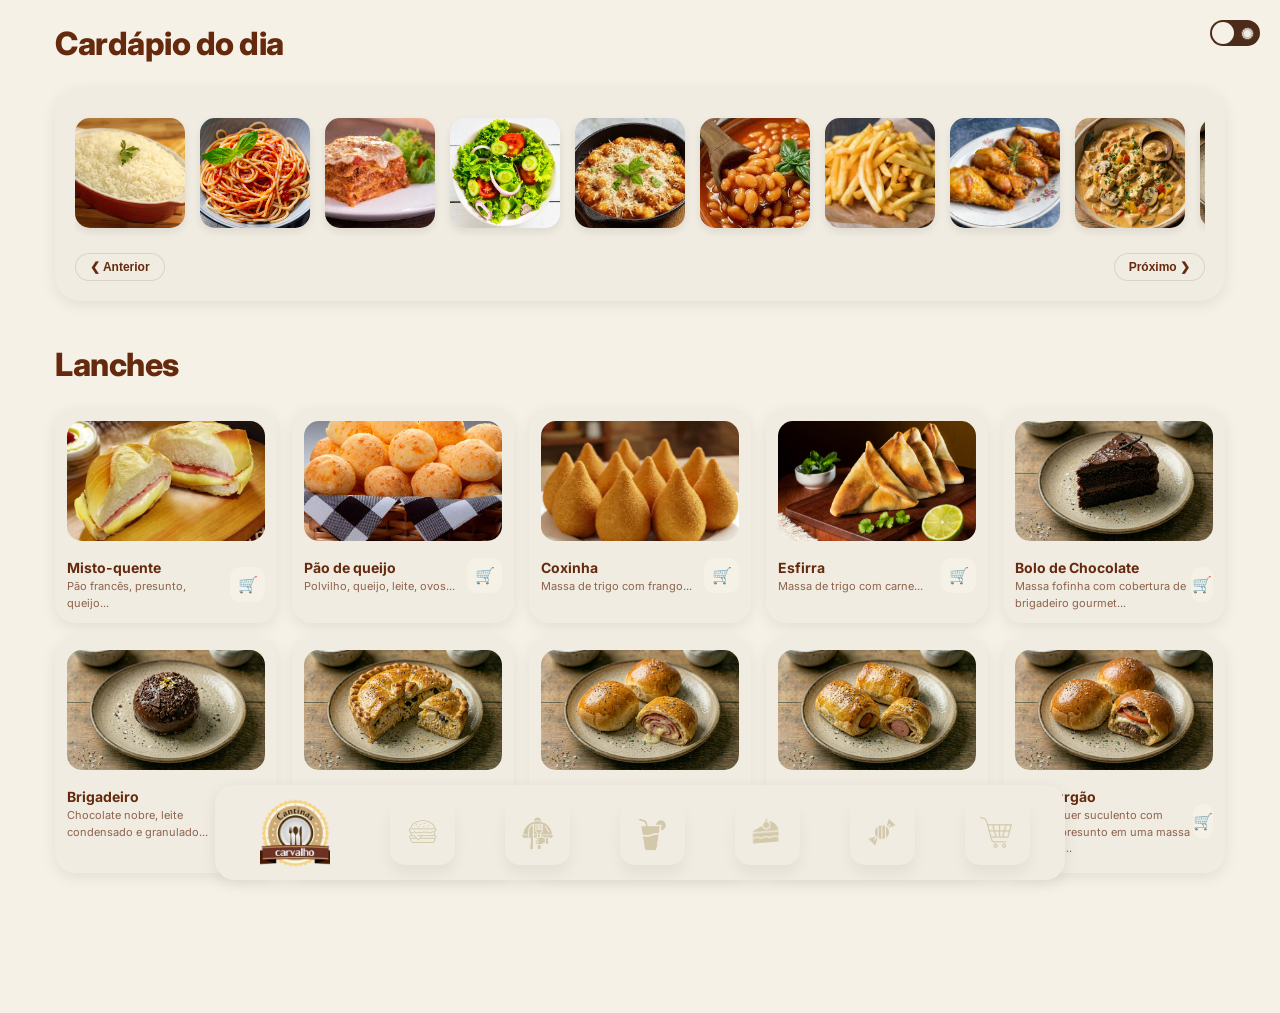
==== commit 4e526793: "Add files via upload" ====
--- a/esqueleto/index.html
+++ b/esqueleto/index.html
@@ -6,15 +6,20 @@
     <meta name="viewport" content="width=device-width, initial-scale=1.0">
     <title>Cantinas Carvalho</title>
     <link rel="stylesheet" href="style.css">
+    <link rel="preconnect" href="https://fonts.googleapis.com">
+    <link rel="preconnect" href="https://fonts.gstatic.com" crossorigin>
+    <link
+        href="https://fonts.googleapis.com/css2?family=Inter:ital,opsz,wght@0,14..32,100..900;1,14..32,100..900&display=swap"
+        rel="stylesheet">
 </head>
 
 <body>
 
     <div class="botao-escuro">
         <input type="checkbox" class="checkbox" id="botao-tema" />
-        <label class="label" for="botao-tema">
+        <label for="botao-tema" class="label">
+            <img src="./img/lua.png" alt="Lua" class="img-lua" draggable="false">
             <img src="./img/sol.png" alt="Sol" class="img-sol" draggable="false">
-            <img src="./img/lua.png" alt="Lua" class="img-lua" draggable="false">
             <div class="indicador"></div>
         </label>
     </div>
@@ -140,10 +145,7 @@
 
                 <div class="carousel-controls">
                     <button class="btn-car" onclick="scrollTrilho(-1)">❮ Anterior</button>
-                    <div class="dots">
-                        <span class="dot active"></span>
-                        <span class="dot"></span>
-                    </div>
+                   
                     <button class="btn-car" onclick="scrollTrilho(1)">Próximo ❯</button>
                 </div>
             </div>
@@ -202,7 +204,18 @@
                     <div class="card-info">
                         <div class="texto">
                             <h3>Bolo de Chocolate</h3>
-                            <p>Massa de trigo com carne...</p>
+                            <p>Massa fofinha com cobertura de brigadeiro gourmet...</p>
+                        </div>
+                        <button class="btn-carrinho">🛒</button>
+                    </div>
+                </div>
+
+                <div class="card-lanche">
+                    <img src="./img/brigadeiro.png" alt="Brigadeiro" draggable="false">
+                    <div class="card-info">
+                        <div class="texto">
+                            <h3>Brigadeiro</h3>
+                            <p>Chocolate nobre, leite condensado e granulado...</p>
                         </div>
                         <button class="btn-carrinho">🛒</button>
                     </div>
@@ -213,7 +226,7 @@
                     <div class="card-info">
                         <div class="texto">
                             <h3>Empada</h3>
-                            <p>Massa de trigo com carne...</p>
+                            <p>Massa amanteigada com recheio cremoso de frango...</p>
                         </div>
                         <button class="btn-carrinho">🛒</button>
                     </div>
@@ -223,19 +236,19 @@
                     <img src="./img/enroladinho.png" alt="Enroladinho" draggable="false">
                     <div class="card-info">
                         <div class="texto">
-                            <h3>Enroladinho</h3>
-                            <p>Massa de trigo com carne...</p>
-                        </div>
-                        <button class="btn-carrinho">🛒</button>
-                    </div>
-                </div>
-
-                <div class="card-lanche">
-                    <img src="./img/enroladinhoSalsicha.png" alt="Enroladinhos" draggable="false">
+                            <h3>Enroladinho de Presunto e Queijo</h3>
+                            <p>Massa leve recheada com presunto e queijo...</p>
+                        </div>
+                        <button class="btn-carrinho">🛒</button>
+                    </div>
+                </div>
+
+                <div class="card-lanche">
+                    <img src="./img/enroladinhoSalsicha.png" alt="EnroladinhoSalsicha" draggable="false">
                     <div class="card-info">
                         <div class="texto">
                             <h3>Enroladinho de Salsicha</h3>
-                            <p>Massa de trigo com carne...</p>
+                            <p>Massa macia com salsicha de alta qualidade...</p>
                         </div>
                         <button class="btn-carrinho">🛒</button>
                     </div>
@@ -245,41 +258,8 @@
                     <img src="./img/hamburgao.png" alt="Hamburgao" draggable="false">
                     <div class="card-info">
                         <div class="texto">
-                            <h3>hamburgão</h3>
-                            <p>Massa de trigo com carne...</p>
-                        </div>
-                        <button class="btn-carrinho">🛒</button>
-                    </div>
-                </div>
-
-                <div class="card-lanche">
-                    <img src="./img/kibe.png" alt="Kibe" draggable="false">
-                    <div class="card-info">
-                        <div class="texto">
-                            <h3>Quibe</h3>
-                            <p>Massa de trigo com carne...</p>
-                        </div>
-                        <button class="btn-carrinho">🛒</button>
-                    </div>
-                </div>
-
-                <div class="card-lanche">
-                    <img src="./img/lancheNatural.png" alt="Lanche" draggable="false">
-                    <div class="card-info">
-                        <div class="texto">
-                            <h3>Lanche Natural</h3>
-                            <p>Massa de trigo com carne...</p>
-                        </div>
-                        <button class="btn-carrinho">🛒</button>
-                    </div>
-                </div>
-
-                <div class="card-lanche">
-                    <img src="./img/pao-queijo.jpg" alt="Esfirra" draggable="false">
-                    <div class="card-info">
-                        <div class="texto">
-                            <h3>Pão de Queijo</h3>
-                            <p>Massa de trigo com carne...</p>
+                            <h3>Hamburgão</h3>
+                            <p>Hambúrguer suculento com queijo e presunto em uma massa artesanal...</p>
                         </div>
                         <button class="btn-carrinho">🛒</button>
                     </div>
@@ -290,26 +270,26 @@
 
         <nav class="menu-inferior">
             <div class="menu-box">
-               <button class="icon-item" onclick="window.location.href='index.html'">
-                    <img src="./img/logo.png" alt="Bebidas">
+                <button class="icon-item" onclick="window.location.href='index.html'">
+                    <img src="./img/logo.png" alt="Início" class="classe-logo">
                 </button>
                 <button class="icon-item" onclick="window.location.href='lanches.html'">
                     <img src="./img/hamburguer.png" alt="Lanches">
                 </button>
                 <button class="icon-item" onclick="window.location.href='almoco.html'">
-                    <img src="./img/almoco.png" alt="Almoco">
-                </button>
-                 <button class="icon-item" onclick="window.location.href='bebidas.html'">
-                    <img src="./img/bebidas.png" alt="Bebidas">
-                </button>
-                 <button class="icon-item" onclick="window.location.href='sobremesas.html'">
+                    <img src="./img/almoco.png" alt="Almoço">
+                </button>
+                <button class="icon-item" onclick="window.location.href='bebidas.html'">
+                    <img src="./img/bebida.png" alt="Bebidas">
+                </button>
+                <button class="icon-item" onclick="window.location.href='sobremesas.html'">
                     <img src="./img/sobremesas.png" alt="Sobremesas">
                 </button>
                 <button class="icon-item" onclick="window.location.href='doces.html'">
                     <img src="./img/doces.png" alt="Doces">
                 </button>
                 <button class="icon-item" onclick="window.location.href='carrinho.html'">
-                    <img src="./img/carrinho.png" alt="Bebidas">
+                    <img src="./img/carrinho.png" alt="Carrinho">
                 </button>
             </div>
         </nav>
--- a/esqueleto/style.css
+++ b/esqueleto/style.css
@@ -1,11 +1,13 @@
+@import url('https://fonts.googleapis.com/css2?family=Inter:ital,opsz,wght@0,14..32,100..900;1,14..32,100..900&display=swap');
+/* --- 1. VARIÁVEIS DE CORES (MODO CLARO E ESCURO) --- */
 :root {
-    --bg-body: #f5f1e6;
-    --bg-card: #ece6d8;
+    --bg-body: #F6F1E6;
+    --bg-card: #F0ECE1;
     --text-color: #652a0e;
     --shadow: rgba(0, 0, 0, 0.08);
     --btn-toggle: #4d2b1a;
     --indicador: #f5f1e6;
-    --btn-nav-bg: #e6dec9;
+    --cor-legenda: rgba(0, 0, 0, 0.75);
 }
 
 body.tema-escuro {
@@ -15,22 +17,38 @@
     --shadow: rgba(0, 0, 0, 0.4);
     --btn-toggle: #f5f1e6;
     --indicador: #4d2b1a;
-    --btn-nav-bg: #3a231a;
+    --cor-legenda: rgba(0, 0, 0, 0.85);
+}
+
+/* --- 2. CONFIGURAÇÕES GERAIS --- */
+* {
+    margin: 0;
+    padding: 0;
+    box-sizing: border-box;
 }
 
 body {
     background-color: var(--bg-body);
     color: var(--text-color);
-    font-family: 'Segoe UI', sans-serif;
-    margin: 0;
-    transition: 0.4s;
-}
-
-.container { padding: 40px 20px 150px 20px; max-width: 1100px; margin: 0 auto; }
-
-.titulo { font-size: 30px; margin-bottom: 20px; font-weight: bold; }
-
-/* CARDÁPIO BOX */
+    font-family: "Inter";
+    transition: background-color 0.4s ease, color 0.4s ease;
+    line-height: 1.5;
+}
+
+.container {
+    max-width: 1200px;
+    margin: 0 auto;
+    padding: 20px 15px 140px 15px; /* Padding inferior maior para não cobrir o menu fixo */
+}
+
+.titulo {
+    font-size: 26px;
+    font-weight: 800;
+    margin-bottom: 20px;
+    letter-spacing: -0.5px;
+}
+
+/* --- 3. SEÇÃO CARDÁPIO (TRILHO / CARROSSEL) --- */
 .cardapio-box {
     background: var(--bg-card);
     border-radius: 25px;
@@ -38,29 +56,33 @@
     box-shadow: 0 4px 15px var(--shadow);
     margin-bottom: 40px;
 }
-/* Layout do Carrossel */
+
 .trilho {
     display: flex;
-    gap: 50px;
-    overflow-x: hidden;
+    gap: 15px;
+    overflow-x: auto; /* Permite o deslize horizontal */
     scroll-behavior: smooth;
     padding: 10px 0;
-    flex-wrap: nowrap; /* Garante que fique em linha horizontal */
-}
-
-/* Tamanho das miniaturas */
+    -webkit-overflow-scrolling: touch;
+}
+
+/* Esconde a barra de rolagem */
+.trilho::-webkit-scrollbar {
+    display: none;
+}
+
 .item-mini {
     flex: 0 0 auto;
-    width: 85px; /* Tamanho ajustado para não ficar grande */
 }
 
 .card-thumb {
     position: relative;
-    width: 85px;
+    width: 85px;  /* Tamanho exato da sua referência */
     height: 85px;
     border-radius: 15px;
-    overflow: hidden; /* Esconde a legenda que está "fora" do quadro */
+    overflow: hidden;
     box-shadow: 0 4px 8px var(--shadow);
+    cursor: pointer;
 }
 
 .card-thumb img {
@@ -70,14 +92,14 @@
     transition: transform 0.4s ease;
 }
 
-/* Legenda que sobe */
+/* LEGENDA QUE SOBE NO HOVER */
 .legenda {
     position: absolute;
-    bottom: -100%; /* Começa escondida embaixo */
+    bottom: -100%; /* Começa escondida */
     left: 0;
     width: 100%;
     height: 100%;
-    background: rgba(0, 0, 0, 0.75);
+    background: var(--cor-legenda);
     color: #fff;
     display: flex;
     flex-direction: column;
@@ -86,22 +108,30 @@
     text-align: center;
     transition: bottom 0.3s ease-in-out;
     padding: 5px;
-    pointer-events: none; /* Mouse ignora o texto e foca no card */
-}
-
-.legenda h4 { font-size: 9px; margin: 0; text-transform: uppercase; }
-.legenda p { font-size: 7px; margin: 2px 0 0 0; opacity: 0.9; }
-
-/* Efeito Hover */
+    pointer-events: none;
+}
+
+.legenda h4 {
+     font-size: 16px; 
+     margin: 0;
+     text-transform: uppercase; 
+     font-weight: bold; 
+     margin: 10px;
+    }
+.legenda p {
+     font-size: 15px; 
+     margin-top: 2px; 
+     opacity: 0.9; }
+
 .card-thumb:hover .legenda {
-    bottom: 0; /* Sobe ao passar o mouse */
+    bottom: 0;
 }
 
 .card-thumb:hover img {
-    transform: scale(1.1); /* Zoom na foto */
-}
-
-/* Botões de navegação */
+    transform: scale(1.1);
+}
+
+/* BOTÕES DE NAVEGAÇÃO DO TRILHO */
 .carousel-controls {
     display: flex;
     justify-content: space-between;
@@ -112,118 +142,217 @@
 .btn-car {
     background: var(--bg-card);
     border: 1px solid rgba(0,0,0,0.1);
-    padding: 5px 12px;
-    border-radius: 15px;
+    padding: 6px 14px;
+    border-radius: 20px;
     cursor: pointer;
     font-size: 12px;
     color: var(--text-color);
-}
-
-/* RODAPÉ CARROSSEL */
-.carousel-footer {
-    display: flex;
-    justify-content: space-between;
-    align-items: center;
-    margin-top: 15px;
-}
-
-.btn-nav {
-    background: var(--btn-nav-bg);
-    color: var(--text-color);
-    border: none;
-    padding: 8px 15px;
-    border-radius: 20px;
-    cursor: pointer;
     font-weight: bold;
-}
-
-.indicators { display: flex; gap: 8px; }
-.dot { width: 10px; height: 10px; background: #d2c8b4; border-radius: 50%; }
-.dot.active { background: #805c4c; }
-
-/* GRID LANCHES */
+    transition: 0.3s;
+}
+
+.btn-car:hover {
+    filter: brightness(0.9);
+}
+
+.dots { display: flex; gap: 5px; }
+.dot { height: 7px; width: 7px; background: #bbb; border-radius: 50%; }
+.dot.active { background: var(--text-color); }
+
+/* --- 4. SEÇÃO LANCHES (GRID RESPONSIVA) --- */
 .grid-lanches {
     display: grid;
-    grid-template-columns: repeat(auto-fill, minmax(250px, 1fr));
-    gap: 25px;
+    grid-template-columns: repeat(auto-fit, minmax(160px, 1fr));
+    gap: 15px;
 }
 
 .card-lanche {
     background: var(--bg-card);
-    border-radius: 25px;
-    padding: 15px;
-    box-shadow: 0 8px 20px var(--shadow);
-    transition: transform 0.2s ease;
-}
+    border-radius: 20px;
+    padding: 12px;
+    box-shadow: 0 4px 15px var(--shadow);
+    transition: transform 0.3s ease;
+}
+
 .card-lanche:hover {
-    transform: scale(1.05); /* O card inteiro aumenta levemente */
-    box-shadow: 0 10px 25px var(--shadow);
-}
-
-.card-lanche img { width: 100%; height: 200px; border-radius: 20px; object-fit: cover; }
-
-.card-info { display: flex; justify-content: space-between; align-items: center; margin-top: 10px; }
-.card-info h3 { margin: 0; font-size: 18px; }
-.card-info p { margin: 0; font-size: 12px; opacity: 0.8; }
-
-.btn-carrinho { background: #fff; border: 1px solid #ddd; border-radius: 8px; cursor: pointer; padding: 5px 8px; }
-
-h1 {
-    padding: 30px;
-}
-
-/* MENU INFERIOR */
+    transform: translateY(-5px);
+}
+
+.card-lanche img {
+    width: 100%;
+    height: 120px;
+    border-radius: 15px;
+    object-fit: cover;
+}
+
+.card-info {
+    display: flex;
+    justify-content: space-between;
+    align-items: center;
+    margin-top: 10px;
+}
+
+.texto h3 { font-size: 14px; margin: 0; font-weight: bold; }
+.texto p { font-size: 11px; margin: 0; opacity: 0.7; }
+
+.btn-carrinho {
+    background: var(--bg-body);
+    border: none;
+    border-radius: 10px;
+    width: 35px;
+    height: 35px;
+    display: flex;
+    justify-content: center;
+    align-items: center;
+    cursor: pointer;
+    font-size: 16px;
+    transition: 0.2s;
+}
+
+.btn-carrinho:active { transform: scale(0.9); }
+
+/* --- 5. MENU INFERIOR FIXO --- */
 .menu-inferior {
     position: fixed;
     bottom: 20px;
     left: 50%;
     transform: translateX(-50%);
-    width: 90%;
-    max-width: 800px;
+    width: 95%; /* Ajustado para não extrapolar a tela em celulares */
+    max-width: 850px;
+    z-index: 1000;
 }
 
 .menu-box {
     background: var(--bg-card);
-    border-radius: 25px;
+    border-radius: 20px; /* Bordas um pouco menos arredondadas como na foto */
+    padding: 15px 10px;
+    display: flex;
+    justify-content: space-around;
+    align-items: center;
+    box-shadow: 0 4px 15px var(--shadow);
+}
+
+.icon-item {
+    background:var(--bg-card); /* Cor de fundo dos botões quadrados */
+    border: none;
     padding: 10px;
-    display: flex;
-    justify-content: space-around;
-    align-items: center;
-    box-shadow: 0 10px 30px var(--shadow);
-}
-
-.menu-box img:hover {
-    transform: scale(1.05); /* O card inteiro aumenta levemente */
-    box-shadow: 0 10px 25px var(--shadow);
-}
-
-
-.icon-item { background: none; border: none; cursor: pointer; }
-.icon-item img { width: 45px; height: 45px; transition: 0.3s; }
-body.tema-escuro .icon-item:not(.logo) img { filter: brightness(0) invert(1); }
-.icon-item.logo img { width: 60px; height: 60px; }
-
-/* TOGGLE TEMA */
-.botao-escuro { position: fixed; top: 20px; right: 20px; z-index: 1000; }
+    cursor: pointer;
+    transition: all 0.2s ease;
+    border-radius: 15px; /* Arredondamento dos botões internos */
+    display: flex;
+    justify-content: center;
+    align-items: center;
+    box-shadow: 0 9px 15px rgba(0, 0, 0, 0.05); /* Sombra suave nos botões */
+    width: 65px;  /* Tamanho da caixinha do botão */
+    height: 65px; /* Tamanho da caixinha do botão */
+}
+
+/* O primeiro item (Logo) geralmente não tem fundo ou é diferente */
+.icon-item:first-child {
+    background: none;
+    box-shadow: none;
+    width: auto;
+}
+
+.icon-item:hover { 
+    transform: translateY(-5px); /* Efeito de flutuar ao passar o mouse */
+   
+}
+
+.icon-item img { 
+    width: 50px; /* Tamanho do ícone dentro da caixinha */
+    height: 50px; 
+    object-fit: contain; 
+    opacity: 0.8; /* Deixa o ícone levemente suave como na foto */
+}
+
+/* Garante que o logo da cantina fique maior que os outros ícones */
+.icon-item img[alt*="Início"], 
+.icon-item img[alt*="Logo"] {
+    width: 50px; 
+    height: auto;
+    opacity: 1;
+}
+
+/* Estilo para quando o botão estiver selecionado (opcional) */
+.icon-item.active {
+    background: #DED5C0;
+    box-shadow: inset 0 2px 4px rgba(0,0,0,0.1);
+}
+
+/* Inverter cores dos ícones no modo escuro para ficarem brancos */
+/* Filtra todos, exceto a classe .logo-img */
+/* Isso diz: "Inverta a cor de todas as imagens do menu, EXCETO a que tem a classe-logo" */
+body.tema-escuro .icon-item img:not(.classe-logo) {
+    filter: brightness(0) invert(1);
+}
+
+/* Garante que a logo mantenha as cores originais e o tamanho correto */
+.classe-logo {
+    filter: none !important;
+    width: 70px !important; /* Ajuste o tamanho da logo aqui se precisar */
+    height: auto !important;
+}
+
+/* Remove o fundo bege e a sombra apenas do botão da logo para ele não ficar quadrado */
+.icon-item:has(.classe-logo) {
+    background: none !important;
+    box-shadow: none !important;
+}
+/* --- 6. BOTÃO DARK MODE --- */
+.botao-escuro {
+    position: absolute;
+    top: 20px;
+    right: 20px;
+    z-index: 1100;
+}
+
 .checkbox { opacity: 0; position: absolute; }
 .label {
     background-color: var(--btn-toggle);
     border-radius: 50px;
-    display: flex;
-    justify-content: space-between;
+    cursor: pointer;
+    display: flex;
+    justify-content: space-between; /* Mantém os ícones nas pontas */
     align-items: center;
     padding: 5px;
+    height: 26px;
+    width: 50px;
     position: relative;
-    height: 26px; width: 55px;
-    cursor: pointer;
-}
-.label .indicador {
+}
+
+.indicador {
     background-color: var(--indicador);
     border-radius: 50%;
     position: absolute;
-    top: 2px; left: 2px;
-    height: 22px; width: 22px;
-    transition: 0.3s;
-}
-#botao-tema:checked + .label .indicador { transform: translateX(28px); }
-.img-lua, .img-sol { width: 16px; }+    top: 2px;
+    left: 2px; /* Começa na esquerda */
+    height: 22px;
+    width: 22px;
+    transition: transform 0.3s cubic-bezier(0.4, 0, 0.2, 1);
+    z-index: 2; /* Garante que a bolinha fique por cima das imagens se necessário */
+}
+
+/* Quando o checkbox for marcado, ele move para a DIREITA */
+#botao-tema:checked + .label .indicador {
+    transform: translateX(24px); 
+}
+
+/* Caso você queira que ele comece na DIREITA e vá para a ESQUERDA, 
+   basta inverter o valor do translateX para 0 e o left para 26px */
+
+.img-lua, .img-sol { width: 15px; }
+
+/* --- 7. RESPONSIVIDADE PARA DESKTOP --- */
+@media (min-width: 768px) {
+    .card-thumb {
+        width: 110px; /* Miniaturas um pouco maiores no PC */
+        height: 110px;
+    }
+    
+    .grid-lanches {
+        grid-template-columns: repeat(auto-fit, minmax(220px, 1fr));
+    }
+    
+    .titulo { font-size: 32px; }
+}
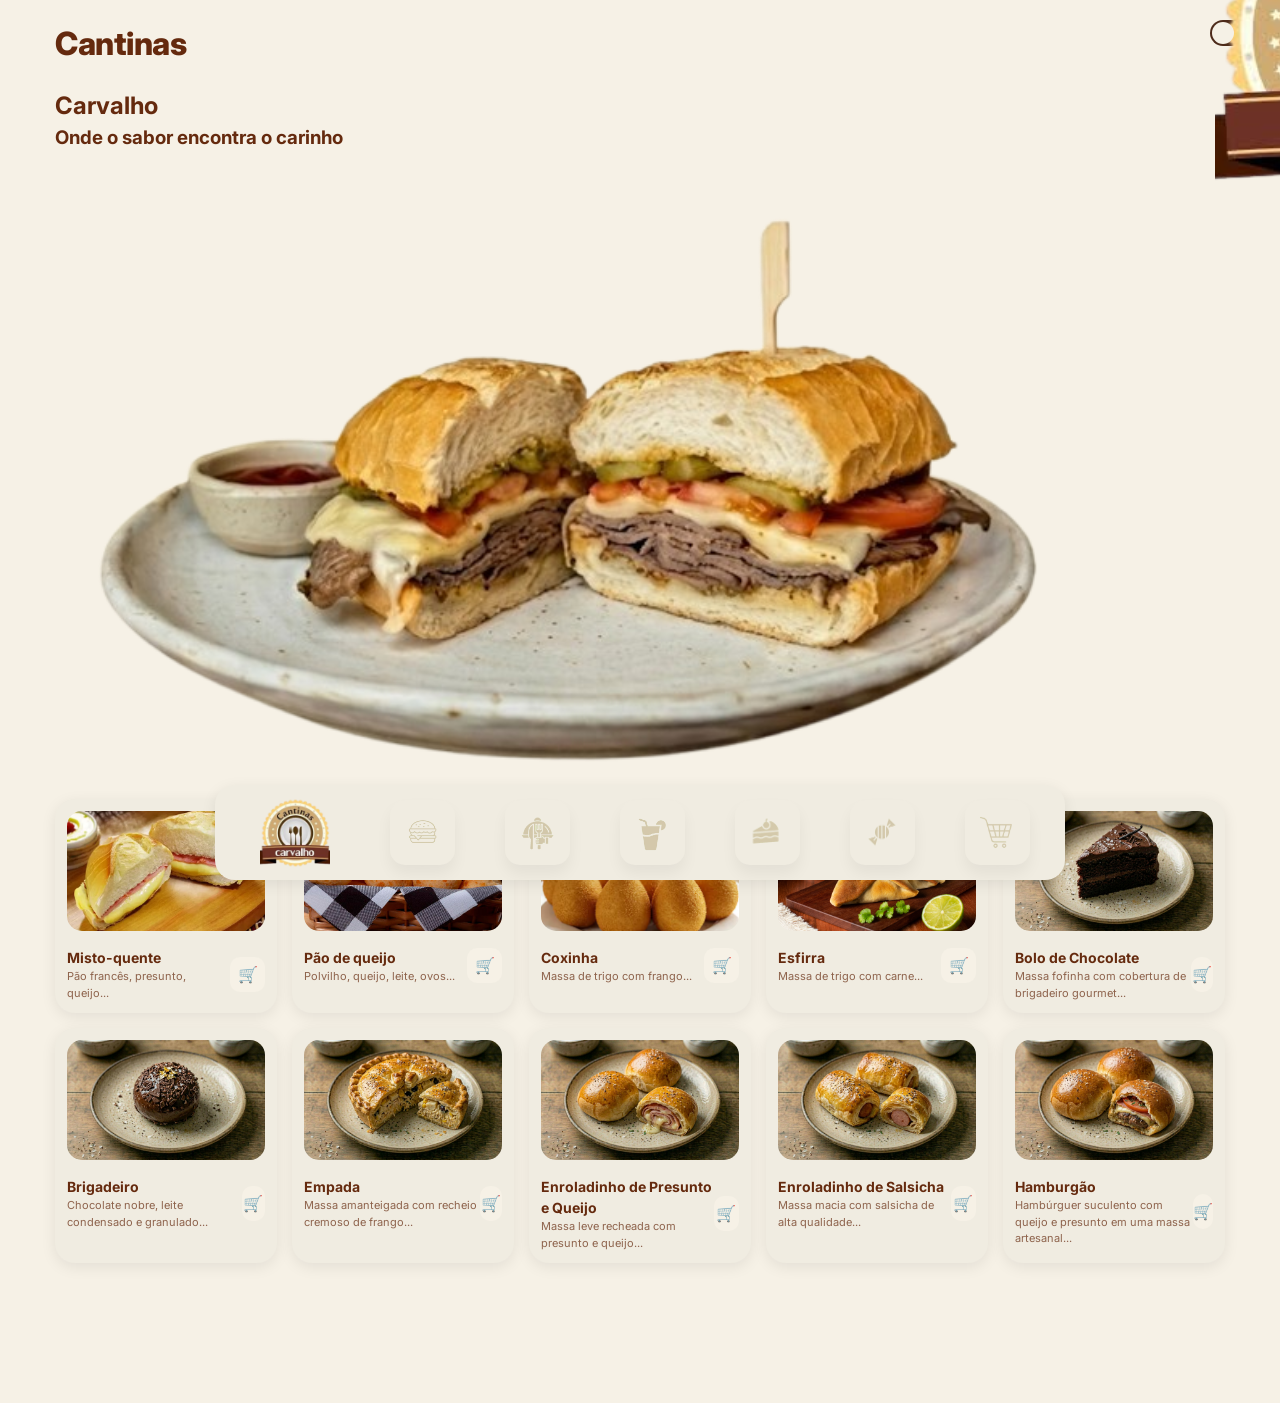
==== commit b385122f: "Add files via upload" ====
--- a/esqueleto/index.html
+++ b/esqueleto/index.html
@@ -18,6 +18,7 @@
     <div class="botao-escuro">
         <input type="checkbox" class="checkbox" id="botao-tema" />
         <label for="botao-tema" class="label">
+            <img src="./img/logo.png" alt="logo" draggable="false">
             <img src="./img/lua.png" alt="Lua" class="img-lua" draggable="false">
             <img src="./img/sol.png" alt="Sol" class="img-sol" draggable="false">
             <div class="indicador"></div>
@@ -26,133 +27,11 @@
 
     <main class="container">
 
-        <section class="secao-cardapio">
-            <h1 class="titulo">Cardápio do dia</h1>
-            <div class="cardapio-box">
-                <div class="trilho" id="trilho">
-
-                    <div class="item-mini">
-                        <div class="card-thumb">
-                            <img src="./img/prato1.avif" alt="Arroz" draggable="false">
-                            <div class="legenda">
-                                <h4>Arroz</h4>
-                                <p>Branco e soltinho</p>
-                            </div>
-                        </div>
-                    </div>
-
-                    <div class="item-mini">
-                        <div class="card-thumb">
-                            <img src="./img/prato2.png" alt="Espaguete" draggable="false">
-                            <div class="legenda">
-                                <h4>Espaguete</h4>
-                                <p>Ao molho sugo</p>
-                            </div>
-                        </div>
-                    </div>
-
-                    <div class="item-mini">
-                        <div class="card-thumb">
-                            <img src="./img/prato3.jpg" alt="Lasanha" draggable="false">
-                            <div class="legenda">
-                                <h4>Lasanha</h4>
-                                <p>Quatro queijos</p>
-                            </div>
-                        </div>
-                    </div>
-
-                    <div class="item-mini">
-                        <div class="card-thumb">
-                            <img src="./img/prato4.jpg" alt="Salada" draggable="false">
-                            <div class="legenda">
-                                <h4>Salada</h4>
-                                <p>Folhas e legumes</p>
-                            </div>
-                        </div>
-                    </div>
-
-                    <div class="item-mini">
-                        <div class="card-thumb">
-                            <img src="./img/prato5.jpg" alt="Nhoque" draggable="false">
-                            <div class="legenda">
-                                <h4>Nhoque</h4>
-                                <p>Molho especial</p>
-                            </div>
-                        </div>
-                    </div>
-
-                    <div class="item-mini">
-                        <div class="card-thumb">
-                            <img src="./img/prato6.jpg" alt="Feijoada" draggable="false">
-                            <div class="legenda">
-                                <h4>Feijoada</h4>
-                                <p>Tradição caseira</p>
-                            </div>
-                        </div>
-                    </div>
-
-                    <div class="item-mini">
-                        <div class="card-thumb">
-                            <img src="./img/prato7.webp" alt="Batata Frita" draggable="false">
-                            <div class="legenda">
-                                <h4>Batata</h4>
-                                <p>Crocante e quente</p>
-                            </div>
-                        </div>
-                    </div>
-
-                    <div class="item-mini">
-                        <div class="card-thumb">
-                            <img src="./img/prato8.jpg" alt="Frango Assado" draggable="false">
-                            <div class="legenda">
-                                <h4>Frango</h4>
-                                <p>Assado na brasa</p>
-                            </div>
-                        </div>
-                    </div>
-
-                    <div class="item-mini">
-                        <div class="card-thumb">
-                            <img src="./img/strogonoff.png" alt="Strogonoff" draggable="false">
-                            <div class="legenda">
-                                <h4>Strogonoff</h4>
-                                <p>Frango cremoso</p>
-                            </div>
-                        </div>
-                    </div>
-
-                    <div class="item-mini">
-                        <div class="card-thumb">
-                            <img src="./img/costela.png" alt="Costela" draggable="false">
-                            <div class="legenda">
-                                <h4>Costela</h4>
-                                <p>Desmanchando</p>
-                            </div>
-                        </div>
-                    </div>
-
-                    <div class="item-mini">
-                        <div class="card-thumb">
-                            <img src="./img/carnePanela.png" alt="Carne de Panela" draggable="false">
-                            <div class="legenda">
-                                <h4>Carne Panela</h4>
-                                <p>Com batatas</p>
-                            </div>
-                        </div>
-                    </div>
-
-                </div>
-
-                <div class="carousel-controls">
-                    <button class="btn-car" onclick="scrollTrilho(-1)">❮ Anterior</button>
-                   
-                    <button class="btn-car" onclick="scrollTrilho(1)">Próximo ❯</button>
-                </div>
-            </div>
-        </section>
-
         <section class="secao-lanches">
-            <h1 class="titulo">Lanches</h1>
+            <h1 class="titulo">Cantinas</h1>
+            <h1 class="titulo2">Carvalho</h1>
+            <h3 class="texto"> Onde o sabor encontra o carinho</h3>
+            <img src="./img/lanche-principal.png" alt="lanche-principal">
             <div class="grid-lanches">
 
                 <div class="card-lanche">
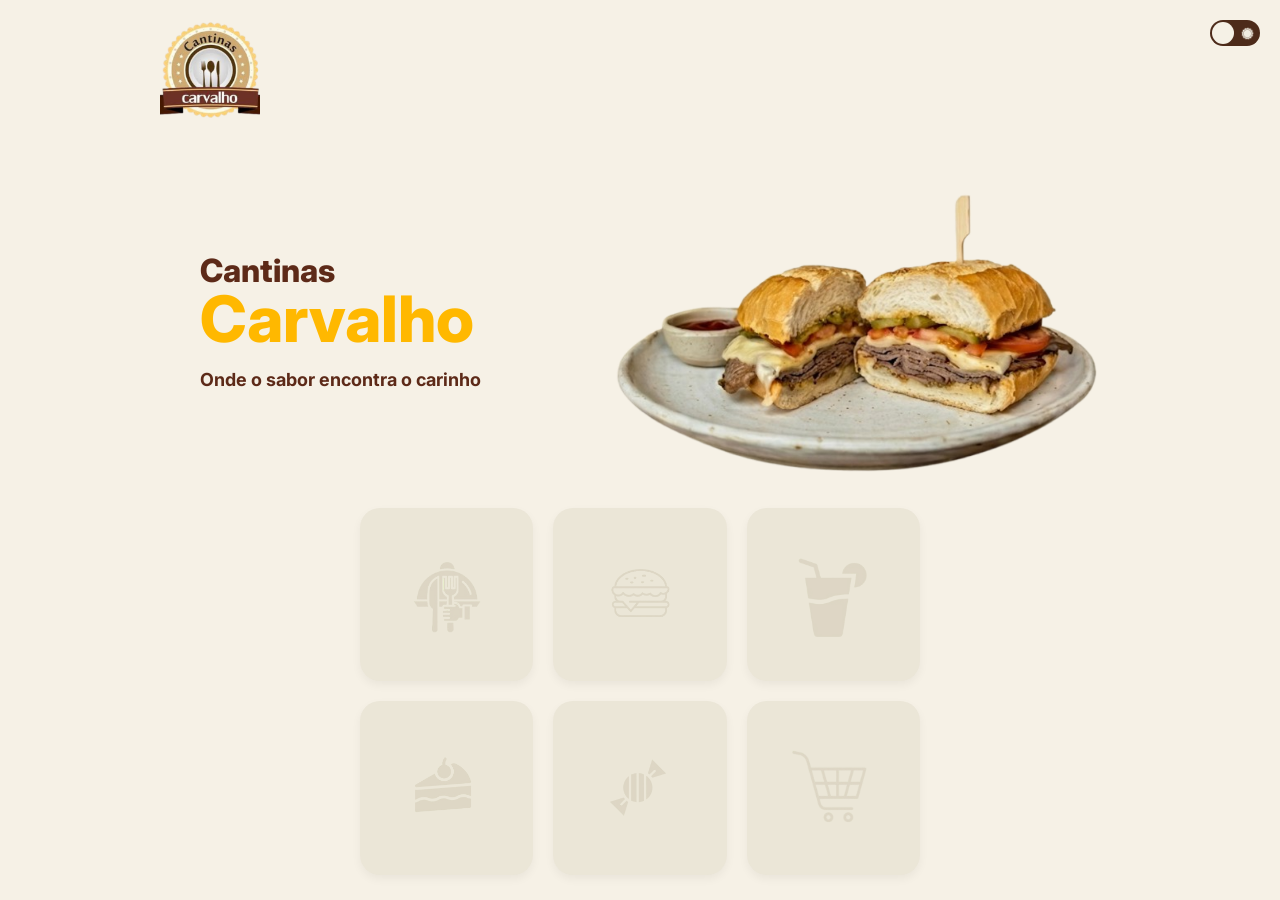
==== commit b05d7f69: "Add files via upload" ====
--- a/esqueleto/index.html
+++ b/esqueleto/index.html
@@ -15,163 +15,55 @@
 
 <body>
 
-    <div class="botao-escuro">
-        <input type="checkbox" class="checkbox" id="botao-tema" />
-        <label for="botao-tema" class="label">
-            <img src="./img/logo.png" alt="logo" draggable="false">
-            <img src="./img/lua.png" alt="Lua" class="img-lua" draggable="false">
-            <img src="./img/sol.png" alt="Sol" class="img-sol" draggable="false">
-            <div class="indicador"></div>
-        </label>
-    </div>
+    <header class="header-topo">
+        <!-- Logo na Esquerda -->
+        <img src="./img/logo.png" alt="Logo" class="logo-principal">
 
-    <main class="container">
+        <!-- Botão de Tema na Direita -->
+        <div class="botao-escuro">
+            <input type="checkbox" class="checkbox" id="botao-tema" />
+            <label for="botao-tema" class="label">
+                <img src="./img/lua.png" alt="Lua" class="img-lua">
+                <img src="./img/sol.png" alt="Sol" class="img-sol">
+                <div class="indicador"></div>
+            </label>
+        </div>
+    </header>
 
-        <section class="secao-lanches">
-            <h1 class="titulo">Cantinas</h1>
-            <h1 class="titulo2">Carvalho</h1>
-            <h3 class="texto"> Onde o sabor encontra o carinho</h3>
-            <img src="./img/lanche-principal.png" alt="lanche-principal">
-            <div class="grid-lanches">
+    <main class="container"> <!-- Início do conteúdo centralizado -->
 
-                <div class="card-lanche">
-                    <img src="./img/misto-quente.avif" alt="Misto Quente" draggable="false">
-                    <div class="card-info">
-                        <div class="texto">
-                            <h3>Misto-quente</h3>
-                            <p>Pão francês, presunto, queijo...</p>
-                        </div>
-                        <button class="btn-carrinho">🛒</button>
-                    </div>
-                </div>
-
-                <div class="card-lanche">
-                    <img src="./img/pao-queijo.jpg" alt="Pão de Queijo" draggable="false">
-                    <div class="card-info">
-                        <div class="texto">
-                            <h3>Pão de queijo</h3>
-                            <p>Polvilho, queijo, leite, ovos...</p>
-                        </div>
-                        <button class="btn-carrinho">🛒</button>
-                    </div>
-                </div>
-
-                <div class="card-lanche">
-                    <img src="./img/coxinha.avif" alt="Coxinha" draggable="false">
-                    <div class="card-info">
-                        <div class="texto">
-                            <h3>Coxinha</h3>
-                            <p>Massa de trigo com frango...</p>
-                        </div>
-                        <button class="btn-carrinho">🛒</button>
-                    </div>
-                </div>
-
-                <div class="card-lanche">
-                    <img src="./img/esfirra.jpg" alt="Esfirra" draggable="false">
-                    <div class="card-info">
-                        <div class="texto">
-                            <h3>Esfirra</h3>
-                            <p>Massa de trigo com carne...</p>
-                        </div>
-                        <button class="btn-carrinho">🛒</button>
-                    </div>
-                </div>
-
-                <div class="card-lanche">
-                    <img src="./img/boloChocolate.png" alt="Bolo" draggable="false">
-                    <div class="card-info">
-                        <div class="texto">
-                            <h3>Bolo de Chocolate</h3>
-                            <p>Massa fofinha com cobertura de brigadeiro gourmet...</p>
-                        </div>
-                        <button class="btn-carrinho">🛒</button>
-                    </div>
-                </div>
-
-                <div class="card-lanche">
-                    <img src="./img/brigadeiro.png" alt="Brigadeiro" draggable="false">
-                    <div class="card-info">
-                        <div class="texto">
-                            <h3>Brigadeiro</h3>
-                            <p>Chocolate nobre, leite condensado e granulado...</p>
-                        </div>
-                        <button class="btn-carrinho">🛒</button>
-                    </div>
-                </div>
-
-                <div class="card-lanche">
-                    <img src="./img/empada.png" alt="Empada" draggable="false">
-                    <div class="card-info">
-                        <div class="texto">
-                            <h3>Empada</h3>
-                            <p>Massa amanteigada com recheio cremoso de frango...</p>
-                        </div>
-                        <button class="btn-carrinho">🛒</button>
-                    </div>
-                </div>
-
-                <div class="card-lanche">
-                    <img src="./img/enroladinho.png" alt="Enroladinho" draggable="false">
-                    <div class="card-info">
-                        <div class="texto">
-                            <h3>Enroladinho de Presunto e Queijo</h3>
-                            <p>Massa leve recheada com presunto e queijo...</p>
-                        </div>
-                        <button class="btn-carrinho">🛒</button>
-                    </div>
-                </div>
-
-                <div class="card-lanche">
-                    <img src="./img/enroladinhoSalsicha.png" alt="EnroladinhoSalsicha" draggable="false">
-                    <div class="card-info">
-                        <div class="texto">
-                            <h3>Enroladinho de Salsicha</h3>
-                            <p>Massa macia com salsicha de alta qualidade...</p>
-                        </div>
-                        <button class="btn-carrinho">🛒</button>
-                    </div>
-                </div>
-
-                <div class="card-lanche">
-                    <img src="./img/hamburgao.png" alt="Hamburgao" draggable="false">
-                    <div class="card-info">
-                        <div class="texto">
-                            <h3>Hamburgão</h3>
-                            <p>Hambúrguer suculento com queijo e presunto em uma massa artesanal...</p>
-                        </div>
-                        <button class="btn-carrinho">🛒</button>
-                    </div>
-                </div>
-
+        <section class="secao-banner">
+            <!-- Textos e Imagem do Lanche -->
+            <div class="banner-textos">
+                <h1 class="titulo">Cantinas</h1>
+                <h1 class="titulo2">Carvalho</h1>
+                <p class="subtitulo">Onde o sabor encontra o carinho</p>
+            </div>
+            <div class="banner-img">
+                <img src="./img/lanche-principal.png" alt="lanche-principal">
             </div>
         </section>
 
-        <nav class="menu-inferior">
-            <div class="menu-box">
-                <button class="icon-item" onclick="window.location.href='index.html'">
-                    <img src="./img/logo.png" alt="Início" class="classe-logo">
-                </button>
-                <button class="icon-item" onclick="window.location.href='lanches.html'">
-                    <img src="./img/hamburguer.png" alt="Lanches">
-                </button>
-                <button class="icon-item" onclick="window.location.href='almoco.html'">
-                    <img src="./img/almoco.png" alt="Almoço">
-                </button>
-                <button class="icon-item" onclick="window.location.href='bebidas.html'">
-                    <img src="./img/bebida.png" alt="Bebidas">
-                </button>
-                <button class="icon-item" onclick="window.location.href='sobremesas.html'">
-                    <img src="./img/sobremesas.png" alt="Sobremesas">
-                </button>
-                <button class="icon-item" onclick="window.location.href='doces.html'">
-                    <img src="./img/doces.png" alt="Doces">
-                </button>
-                <button class="icon-item" onclick="window.location.href='carrinho.html'">
-                    <img src="./img/carrinho.png" alt="Carrinho">
-                </button>
-            </div>
-        </nav>
+        <section class="categorias-grid">
+            <button class="card-categoria" onclick="window.location.href='almoco.html'">
+                <img src="./img/almoco.png" alt="Almoço">
+            </button>
+            <button class="card-categoria" onclick="window.location.href='lanches.html'">
+                <img src="./img/hamburguer.png" alt="Lanches">
+            </button>
+            <button class="card-categoria" onclick="window.location.href='bebidas.html'">
+                <img src="./img/bebida.png" alt="Bebidas">
+            </button>
+            <button class="card-categoria" onclick="window.location.href='sobremesas.html'">
+                <img src="./img/sobremesas.png" alt="Sobremesas">
+            </button>
+            <button class="card-categoria" onclick="window.location.href='doces.html'">
+                <img src="./img/doces.png" alt="Doces">
+            </button>
+            <button class="card-categoria" onclick="window.location.href='carrinho.html'">
+                <img src="./img/carrinho.png" alt="Carrinho">
+            </button>
+        </section>
 
     </main>
 
--- a/esqueleto/style.css
+++ b/esqueleto/style.css
@@ -34,20 +34,92 @@
     transition: background-color 0.4s ease, color 0.4s ease;
     line-height: 1.5;
 }
-
+/* Centraliza o Banner e a Grid de Lanches */
 .container {
-    max-width: 1200px;
-    margin: 0 auto;
-    padding: 20px 15px 140px 15px; /* Padding inferior maior para não cobrir o menu fixo */
+    max-width: 1000px; /* Define o quão "perto do centro" o conteúdo fica */
+    margin: 0 auto;    /* Mágica que centraliza o bloco */
+    padding: 0 20px;   /* Impede que o conteúdo cole na borda em telas pequenas */
+    width: 100%;
+}
+
+/* Centraliza também a Logo e o Botão lá no topo */
+.header-topo {
+    max-width: 1000px; /* Mesma largura para ficar tudo alinhado */
+    margin: 0 auto;    /* Centraliza o cabeçalho */
+    display: flex;
+    justify-content: space-between;
+    align-items: center;
+    padding: 20px;
+    width: 100%;
+}
+
+.logo-principal {
+    width: 100px; /* Ajuste conforme necessário */
+    height: auto;
+}
+
+/* 2. Banner Principal (Textos e Lanche) */
+.secao-banner {
+    display: flex;
+    align-items: center;
+    justify-content: space-between;
+    padding: 0 40px;
+    margin-top: 20px;
+    gap: 20px;
+}
+
+.banner-textos {
+    flex: 1;
+    text-align: left;
 }
 
 .titulo {
-    font-size: 26px;
+    font-size: 48px;
     font-weight: 800;
-    margin-bottom: 20px;
-    letter-spacing: -0.5px;
-}
-
+    color: #5d2a18; /* Marrom escuro */
+    margin: 0;
+    line-height: 1;
+}
+
+.titulo2 {
+    font-size: 64px;
+    font-weight: 800;
+    color: #ffb800; /* Amarelo da imagem */
+    margin: 0;
+    line-height: 1;
+}
+
+.subtitulo {
+    font-size: 18px;
+    font-weight: 700;
+    color: #5d2a18;
+    margin-top: 15px;
+}
+
+/* 3. Imagem do Lanche */
+.banner-img {
+    flex: 1.2;
+    display: flex;
+    justify-content: flex-end;
+}
+
+.banner-img img {
+    width: 110%; /* Para dar o efeito de destaque */
+    max-width: 600px;
+    height: auto;
+    /* Ajuste para a imagem "vazar" levemente para a direita como no layout */
+    transform: translateX(30px); 
+}
+
+/* Responsividade Básica */
+@media (max-width: 768px) {
+    .secao-banner {
+        flex-direction: column-reverse; /* No celular, o lanche pode ficar em cima ou embaixo */
+        text-align: center;
+    }
+    .banner-textos { text-align: center; }
+    .banner-img img { transform: none; width: 100%; }
+}
 /* --- 3. SEÇÃO CARDÁPIO (TRILHO / CARROSSEL) --- */
 .cardapio-box {
     background: var(--bg-card);
@@ -212,58 +284,50 @@
 .btn-carrinho:active { transform: scale(0.9); }
 
 /* --- 5. MENU INFERIOR FIXO --- */
-.menu-inferior {
-    position: fixed;
-    bottom: 20px;
-    left: 50%;
-    transform: translateX(-50%);
-    width: 95%; /* Ajustado para não extrapolar a tela em celulares */
-    max-width: 850px;
-    z-index: 1000;
-}
-
-.menu-box {
-    background: var(--bg-card);
-    border-radius: 20px; /* Bordas um pouco menos arredondadas como na foto */
-    padding: 15px 10px;
-    display: flex;
-    justify-content: space-around;
-    align-items: center;
-    box-shadow: 0 4px 15px var(--shadow);
-}
-
-.icon-item {
-    background:var(--bg-card); /* Cor de fundo dos botões quadrados */
+/* Container da Grid */
+.categorias-grid {
+    display: grid;
+    /* Cria 3 colunas de tamanhos iguais */
+    grid-template-columns: repeat(3, 1fr); 
+    gap: 20px; /* Espaço entre os quadrados */
+    padding: 20px;
+    max-width: 600px; /* Ajuste conforme o centro do seu site */
+    margin: 0 auto; /* Centraliza a grid toda */
+}
+
+/* O Quadrado Bege */
+.card-categoria {
+    background-color: #EBE6D7; /* Bege claro da imagem */
     border: none;
-    padding: 10px;
+    aspect-ratio: 1 / 1; /* Garante que seja sempre um quadrado perfeito */
+    border-radius: 20px; /* Cantos arredondados */
+    display: flex;
+    justify-content: center;
+    align-items: center;
     cursor: pointer;
-    transition: all 0.2s ease;
-    border-radius: 15px; /* Arredondamento dos botões internos */
-    display: flex;
-    justify-content: center;
-    align-items: center;
-    box-shadow: 0 9px 15px rgba(0, 0, 0, 0.05); /* Sombra suave nos botões */
-    width: 65px;  /* Tamanho da caixinha do botão */
-    height: 65px; /* Tamanho da caixinha do botão */
-}
-
-/* O primeiro item (Logo) geralmente não tem fundo ou é diferente */
-.icon-item:first-child {
-    background: none;
-    box-shadow: none;
-    width: auto;
-}
-
-.icon-item:hover { 
-    transform: translateY(-5px); /* Efeito de flutuar ao passar o mouse */
-   
-}
-
-.icon-item img { 
-    width: 50px; /* Tamanho do ícone dentro da caixinha */
-    height: 50px; 
-    object-fit: contain; 
-    opacity: 0.8; /* Deixa o ícone levemente suave como na foto */
+    box-shadow: 0 4px 10px rgba(0, 0, 0, 0.05); /* Sombra bem sutil */
+    transition: transform 0.2s ease, background-color 0.2s ease;
+}
+
+.card-categoria:hover {
+    transform: translateY(-5px);
+    background-color: #DFD9C8; /* Escurece levemente no hover */
+}
+
+/* O Ícone dentro do quadrado */
+.card-categoria img {
+    width: 60%; /* Ajuste o tamanho do ícone aqui */
+    height: auto;
+    /* Se os seus ícones forem coloridos e você quiser esse tom de bege escuro da foto: */
+    filter: sepia(0.3) saturate(0.5) opacity(0.6);
+}
+
+/* Responsividade: No celular fica com 2 ou 3 colunas? */
+@media (max-width: 400px) {
+    .categorias-grid {
+        grid-template-columns: repeat(2, 1fr);
+        gap: 15px;
+    }
 }
 
 /* Garante que o logo da cantina fique maior que os outros ícones */
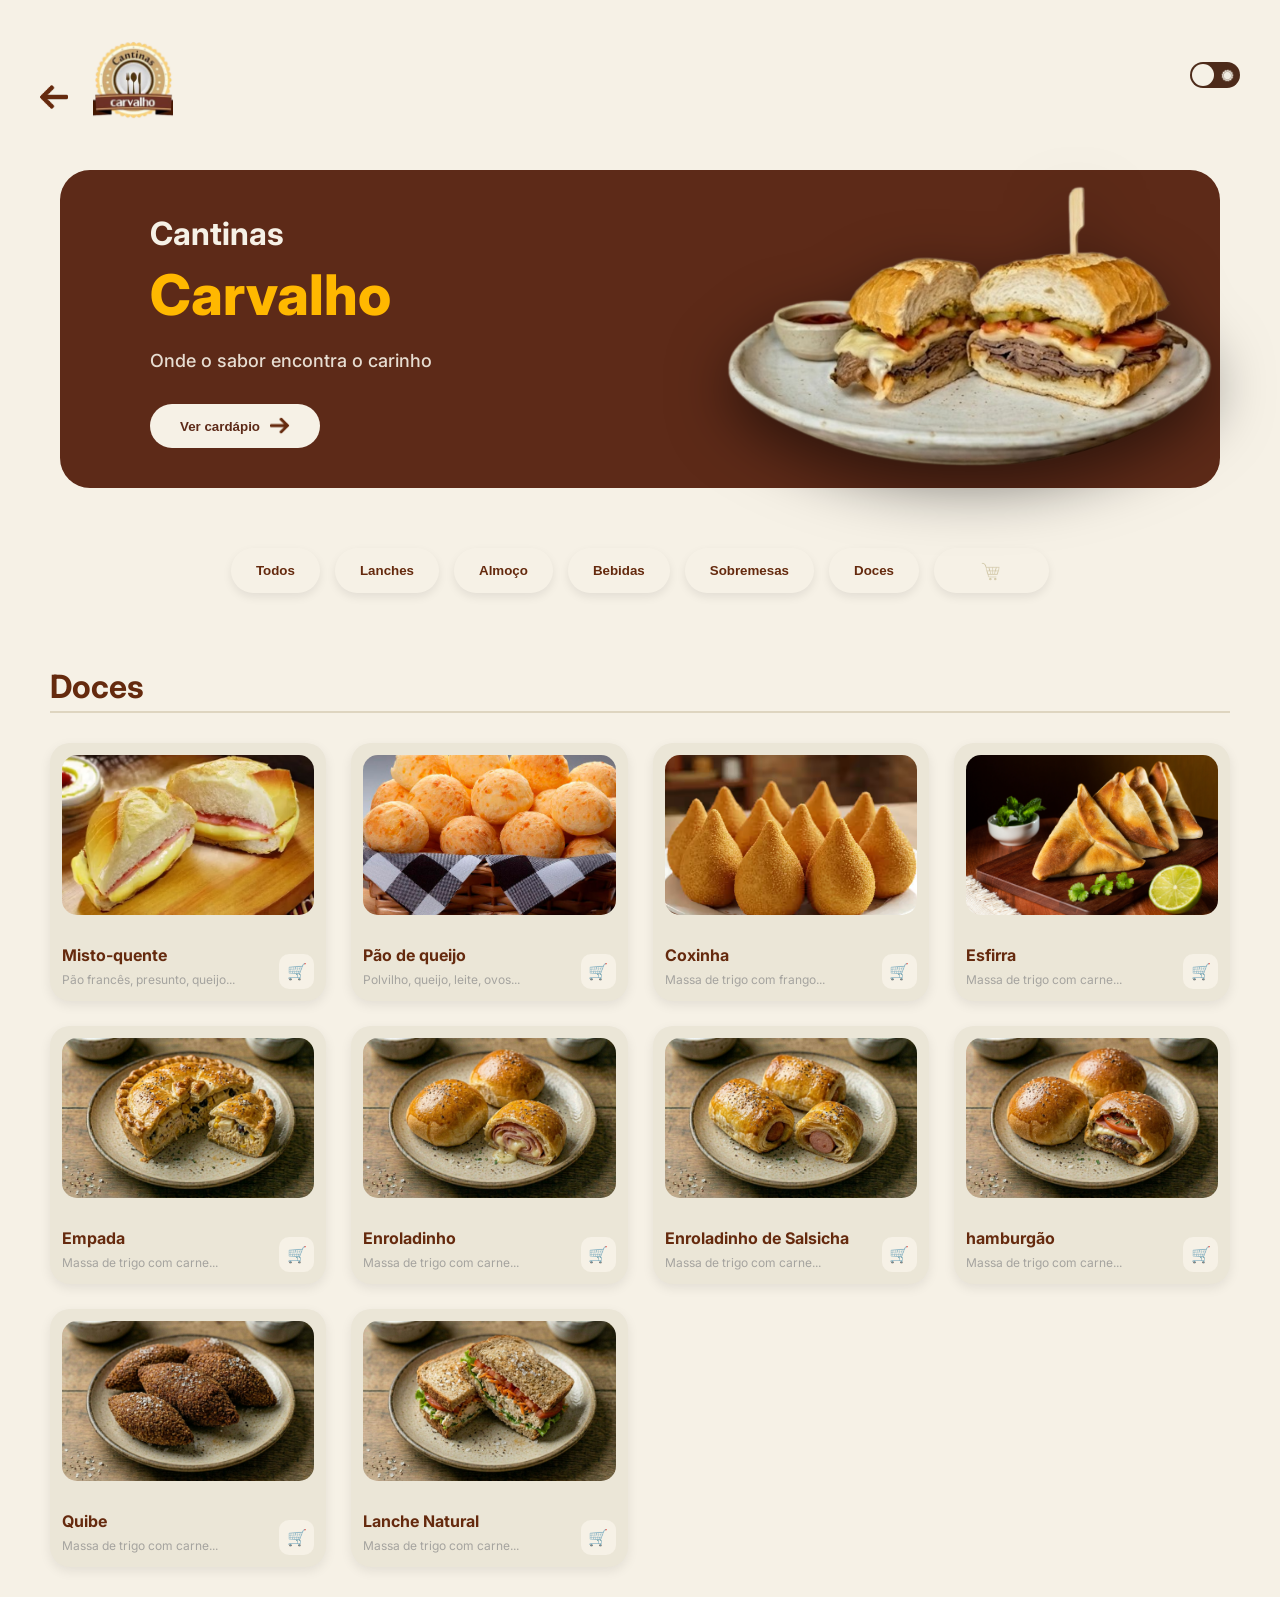
==== commit 5cfe5db2: "Add files via upload" ====
--- a/esqueleto/index.html
+++ b/esqueleto/index.html
@@ -16,8 +16,12 @@
 <body>
 
     <header class="header-topo">
-        <!-- Logo na Esquerda -->
-        <img src="./img/logo.png" alt="Logo" class="logo-principal">
+        <div class="header-esquerda">
+            <a href="">
+                <img src="./img/seta.png" alt="voltar" class="seta-voltar">
+            </a>
+            <img src="./img/logo.png" alt="Logo" class="logo-principal">
+        </div>
 
         <!-- Botão de Tema na Direita -->
         <div class="botao-escuro">
@@ -31,40 +35,638 @@
     </header>
 
     <main class="container"> <!-- Início do conteúdo centralizado -->
-
-        <section class="secao-banner">
-            <!-- Textos e Imagem do Lanche -->
-            <div class="banner-textos">
-                <h1 class="titulo">Cantinas</h1>
-                <h1 class="titulo2">Carvalho</h1>
-                <p class="subtitulo">Onde o sabor encontra o carinho</p>
-            </div>
-            <div class="banner-img">
-                <img src="./img/lanche-principal.png" alt="lanche-principal">
+        <section class="banner-container">
+            <div class="banner-box">
+                <div class="banner-textos">
+                    <h1 class="titulo-cantinas">Cantinas</h1>
+                    <h1 class="titulo-carvalho">Carvalho</h1>
+                    <p class="subtitulo-banner">Onde o sabor encontra o carinho</p>
+
+                    <button class="btn-cardapio-banner" >
+                        Ver cardápio <img src="./img/seta-direita.png" alt="" style="width: 20px;">
+                    </button>
+                </div>
+
+                <div class="banner-img">
+                    <img src="./img/lanche-principal.png" alt="lanche-principal">
+                </div>
             </div>
         </section>
 
-        <section class="categorias-grid">
-            <button class="card-categoria" onclick="window.location.href='almoco.html'">
-                <img src="./img/almoco.png" alt="Almoço">
-            </button>
-            <button class="card-categoria" onclick="window.location.href='lanches.html'">
-                <img src="./img/hamburguer.png" alt="Lanches">
-            </button>
-            <button class="card-categoria" onclick="window.location.href='bebidas.html'">
-                <img src="./img/bebida.png" alt="Bebidas">
-            </button>
-            <button class="card-categoria" onclick="window.location.href='sobremesas.html'">
-                <img src="./img/sobremesas.png" alt="Sobremesas">
-            </button>
-            <button class="card-categoria" onclick="window.location.href='doces.html'">
-                <img src="./img/doces.png" alt="Doces">
-            </button>
-            <button class="card-categoria" onclick="window.location.href='carrinho.html'">
-                <img src="./img/carrinho.png" alt="Carrinho">
+        <section class="categorias-container">
+            <button class="btn-filtro" onclick="mostrarCategoria(this, 'todos')">Todos</button>
+            <button class="btn-filtro" onclick="mostrarCategoria(this, 'lanches')">Lanches</button>
+            <button class="btn-filtro" onclick="mostrarCategoria(this, 'almoco')">Almoço</button>
+            <button class="btn-filtro" onclick="mostrarCategoria(this, 'bebidas')">Bebidas</button>
+            <button class="btn-filtro" onclick="mostrarCategoria(this, 'sobremesas')">Sobremesas</button>
+            <button class="btn-filtro" onclick="mostrarCategoria(this, 'doces')">Doces</button>
+            <button class="btn-carrinho-menu" onclick="window.location.href='carrinho.html'">
+                <img src="./img/carrinho.png" alt="Carrinho" class="icon-carrinho">
             </button>
         </section>
 
+        <section id="secao-lanches" class="secao-produtos" style="display: none;">
+            <h1 class="titulo">Lanches</h1>
+            <div class="grid-lanches">
+
+                <div class="card-lanche">
+                    <img src="./img/misto-quente.avif" alt="Misto Quente" draggable="false">
+                    <div class="card-info">
+                        <div class="texto">
+                            <h3>Misto-quente</h3>
+                            <p>Pão francês, presunto, queijo...</p>
+                        </div>
+                        <button class="btn-carrinho">🛒</button>
+                    </div>
+                </div>
+
+                <div class="card-lanche">
+                    <img src="./img/pao-queijo.jpg" alt="Pão de Queijo" draggable="false">
+                    <div class="card-info">
+                        <div class="texto">
+                            <h3>Pão de queijo</h3>
+                            <p>Polvilho, queijo, leite, ovos...</p>
+                        </div>
+                        <button class="btn-carrinho">🛒</button>
+                    </div>
+                </div>
+
+                <div class="card-lanche">
+                    <img src="./img/coxinha.avif" alt="Coxinha" draggable="false">
+                    <div class="card-info">
+                        <div class="texto">
+                            <h3>Coxinha</h3>
+                            <p>Massa de trigo com frango...</p>
+                        </div>
+                        <button class="btn-carrinho">🛒</button>
+                    </div>
+                </div>
+
+                <div class="card-lanche">
+                    <img src="./img/esfirra.jpg" alt="Esfirra" draggable="false">
+                    <div class="card-info">
+                        <div class="texto">
+                            <h3>Esfirra</h3>
+                            <p>Massa de trigo com carne...</p>
+                        </div>
+                        <button class="btn-carrinho">🛒</button>
+                    </div>
+                </div>
+
+
+                <div class="card-lanche">
+                    <img src="./img/empada.png" alt="Empada" draggable="false">
+                    <div class="card-info">
+                        <div class="texto">
+                            <h3>Empada</h3>
+                            <p>Massa de trigo com carne...</p>
+                        </div>
+                        <button class="btn-carrinho">🛒</button>
+                    </div>
+                </div>
+
+                <div class="card-lanche">
+                    <img src="./img/enroladinho.png" alt="Enroladinho" draggable="false">
+                    <div class="card-info">
+                        <div class="texto">
+                            <h3>Enroladinho</h3>
+                            <p>Massa de trigo com carne...</p>
+                        </div>
+                        <button class="btn-carrinho">🛒</button>
+                    </div>
+                </div>
+
+                <div class="card-lanche">
+                    <img src="./img/enroladinhoSalsicha.png" alt="Enroladinhos" draggable="false">
+                    <div class="card-info">
+                        <div class="texto">
+                            <h3>Enroladinho de Salsicha</h3>
+                            <p>Massa de trigo com carne...</p>
+                        </div>
+                        <button class="btn-carrinho">🛒</button>
+                    </div>
+                </div>
+
+                <div class="card-lanche">
+                    <img src="./img/hamburgao.png" alt="Hamburgao" draggable="false">
+                    <div class="card-info">
+                        <div class="texto">
+                            <h3>hamburgão</h3>
+                            <p>Massa de trigo com carne...</p>
+                        </div>
+                        <button class="btn-carrinho">🛒</button>
+                    </div>
+                </div>
+
+                <div class="card-lanche">
+                    <img src="./img/kibe.png" alt="Kibe" draggable="false">
+                    <div class="card-info">
+                        <div class="texto">
+                            <h3>Quibe</h3>
+                            <p>Massa de trigo com carne...</p>
+                        </div>
+                        <button class="btn-carrinho">🛒</button>
+                    </div>
+                </div>
+
+                <div class="card-lanche">
+                    <img src="./img/lancheNatural.png" alt="Lanche" draggable="false">
+                    <div class="card-info">
+                        <div class="texto">
+                            <h3>Lanche Natural</h3>
+                            <p>Massa de trigo com carne...</p>
+                        </div>
+                        <button class="btn-carrinho">🛒</button>
+                    </div>
+                </div>
+
+            </div>
+        </section>
+
+        <section id="secao-almoco" class="secao-produtos" style="display: none;">
+            <h1 class="titulo">Cardápio do Dia</h1>
+            <div class="grid-lanches">
+
+                <div class="card-lanche">
+                    <img src="./img/prato1.avif" alt="Arroz" draggable="false">
+                    <div class="card-info">
+                        <div class="texto">
+                            <h3>Arroz</h3>
+                            <p>Branco e soltinho...</p>
+                        </div>
+                        <button class="btn-carrinho">🛒</button>
+                    </div>
+                </div>
+
+                <div class="card-lanche">
+                    <img src="./img/prato2.png" alt="Espaguete" draggable="false">
+                    <div class="card-info">
+                        <div class="texto">
+                            <h3>Espaguete</h3>
+                            <p>Ao molho sugo...</p>
+                        </div>
+                        <button class="btn-carrinho">🛒</button>
+                    </div>
+                </div>
+
+                <div class="card-lanche">
+                    <img src="./img/prato3.jpg" alt="Lasanha" draggable="false">
+                    <div class="card-info">
+                        <div class="texto">
+                            <h3>Lasanha</h3>
+                            <p>Quatro queijos...</p>
+                        </div>
+                        <button class="btn-carrinho">🛒</button>
+                    </div>
+                </div>
+
+                <div class="card-lanche">
+                    <img src="./img/prato4.jpg" alt="Salada" draggable="false">
+                    <div class="card-info">
+                        <div class="texto">
+                            <h3>Salada</h3>
+                            <p>Folhas e legumes...</p>
+                        </div>
+                        <button class="btn-carrinho">🛒</button>
+                    </div>
+                </div>
+
+
+                <div class="card-lanche">
+                    <img src="./img/prato5.jpg" alt="Nhoque" draggable="false">
+                    <div class="card-info">
+                        <div class="texto">
+                            <h3>Nhoque</h3>
+                            <p>Molho especial...</p>
+                        </div>
+                        <button class="btn-carrinho">🛒</button>
+                    </div>
+                </div>
+
+                <div class="card-lanche">
+                    <img src="./img/prato6.jpg" alt="Feijoada" draggable="false">
+                    <div class="card-info">
+                        <div class="texto">
+                            <h3>Feijão Carioca</h3>
+                            <p>Tradição caseira...</p>
+                        </div>
+                        <button class="btn-carrinho">🛒</button>
+                    </div>
+                </div>
+
+                <div class="card-lanche">
+                    <img src="./img/prato7.webp" alt="Batata Frita" draggable="false">
+                    <div class="card-info">
+                        <div class="texto">
+                            <h3>Batata Frita</h3>
+                            <p>Crocante e quente...</p>
+                        </div>
+                        <button class="btn-carrinho">🛒</button>
+                    </div>
+                </div>
+
+                <div class="card-lanche">
+                    <img src="./img/prato8.jpg" alt="Frango assado" draggable="false">
+                    <div class="card-info">
+                        <div class="texto">
+                            <h3>Frango Assado</h3>
+                            <p>Assado na brasa...</p>
+                        </div>
+                        <button class="btn-carrinho">🛒</button>
+                    </div>
+                </div>
+
+                <div class="card-lanche">
+                    <img src="./img/strogonoff.png" alt="Strogonoff" draggable="false">
+                    <div class="card-info">
+                        <div class="texto">
+                            <h3>Strogonoff</h3>
+                            <p>Frango cremoso...</p>
+                        </div>
+                        <button class="btn-carrinho">🛒</button>
+                    </div>
+                </div>
+
+                <div class="card-lanche">
+                    <img src="./img/costela.png" alt="Costela" draggable="false">
+                    <div class="card-info">
+                        <div class="texto">
+                            <h3>Costela</h3>
+                            <p>Desmanchando...</p>
+                        </div>
+                        <button class="btn-carrinho">🛒</button>
+                    </div>
+                </div>
+
+                    <div class="card-lanche">
+                    <img src="./img/carnePanela.png" alt="CarnePanela" draggable="false">
+                    <div class="card-info">
+                        <div class="texto">
+                            <h3>Carne de Panela</h3>
+                            <p>Com batatas...</p>
+                        </div>
+                        <button class="btn-carrinho">🛒</button>
+                    </div>
+                </div>
+
+            </div>
+        </section>
+
+        <section id="secao-bebidas" class="secao-produtos" style="display: none;">
+            <h1 class="titulo">Bebidas</h1>
+            <div class="grid-lanches">
+
+                <div class="card-lanche">
+                    <img src="./img/misto-quente.avif" alt="Misto Quente" draggable="false">
+                    <div class="card-info">
+                        <div class="texto">
+                            <h3>Misto-quente</h3>
+                            <p>Pão francês, presunto, queijo...</p>
+                        </div>
+                        <button class="btn-carrinho">🛒</button>
+                    </div>
+                </div>
+
+                <div class="card-lanche">
+                    <img src="./img/pao-queijo.jpg" alt="Pão de Queijo" draggable="false">
+                    <div class="card-info">
+                        <div class="texto">
+                            <h3>Pão de queijo</h3>
+                            <p>Polvilho, queijo, leite, ovos...</p>
+                        </div>
+                        <button class="btn-carrinho">🛒</button>
+                    </div>
+                </div>
+
+                <div class="card-lanche">
+                    <img src="./img/coxinha.avif" alt="Coxinha" draggable="false">
+                    <div class="card-info">
+                        <div class="texto">
+                            <h3>Coxinha</h3>
+                            <p>Massa de trigo com frango...</p>
+                        </div>
+                        <button class="btn-carrinho">🛒</button>
+                    </div>
+                </div>
+
+                <div class="card-lanche">
+                    <img src="./img/esfirra.jpg" alt="Esfirra" draggable="false">
+                    <div class="card-info">
+                        <div class="texto">
+                            <h3>Esfirra</h3>
+                            <p>Massa de trigo com carne...</p>
+                        </div>
+                        <button class="btn-carrinho">🛒</button>
+                    </div>
+                </div>
+
+
+                <div class="card-lanche">
+                    <img src="./img/empada.png" alt="Empada" draggable="false">
+                    <div class="card-info">
+                        <div class="texto">
+                            <h3>Empada</h3>
+                            <p>Massa de trigo com carne...</p>
+                        </div>
+                        <button class="btn-carrinho">🛒</button>
+                    </div>
+                </div>
+
+                <div class="card-lanche">
+                    <img src="./img/enroladinho.png" alt="Enroladinho" draggable="false">
+                    <div class="card-info">
+                        <div class="texto">
+                            <h3>Enroladinho</h3>
+                            <p>Massa de trigo com carne...</p>
+                        </div>
+                        <button class="btn-carrinho">🛒</button>
+                    </div>
+                </div>
+
+                <div class="card-lanche">
+                    <img src="./img/enroladinhoSalsicha.png" alt="Enroladinhos" draggable="false">
+                    <div class="card-info">
+                        <div class="texto">
+                            <h3>Enroladinho de Salsicha</h3>
+                            <p>Massa de trigo com carne...</p>
+                        </div>
+                        <button class="btn-carrinho">🛒</button>
+                    </div>
+                </div>
+
+                <div class="card-lanche">
+                    <img src="./img/hamburgao.png" alt="Hamburgao" draggable="false">
+                    <div class="card-info">
+                        <div class="texto">
+                            <h3>hamburgão</h3>
+                            <p>Massa de trigo com carne...</p>
+                        </div>
+                        <button class="btn-carrinho">🛒</button>
+                    </div>
+                </div>
+
+                <div class="card-lanche">
+                    <img src="./img/kibe.png" alt="Kibe" draggable="false">
+                    <div class="card-info">
+                        <div class="texto">
+                            <h3>Quibe</h3>
+                            <p>Massa de trigo com carne...</p>
+                        </div>
+                        <button class="btn-carrinho">🛒</button>
+                    </div>
+                </div>
+
+                <div class="card-lanche">
+                    <img src="./img/lancheNatural.png" alt="Lanche" draggable="false">
+                    <div class="card-info">
+                        <div class="texto">
+                            <h3>Lanche Natural</h3>
+                            <p>Massa de trigo com carne...</p>
+                        </div>
+                        <button class="btn-carrinho">🛒</button>
+                    </div>
+                </div>
+
+            </div>
+        </section>
+
+           <section id="secao-sobremesas" class="secao-produtos" style="display: none;">
+            <h1 class="titulo">Sobremesas</h1>
+            <div class="grid-lanches">
+
+                <div class="card-lanche">
+                    <img src="./img/misto-quente.avif" alt="Misto Quente" draggable="false">
+                    <div class="card-info">
+                        <div class="texto">
+                            <h3>Misto-quente</h3>
+                            <p>Pão francês, presunto, queijo...</p>
+                        </div>
+                        <button class="btn-carrinho">🛒</button>
+                    </div>
+                </div>
+
+                <div class="card-lanche">
+                    <img src="./img/pao-queijo.jpg" alt="Pão de Queijo" draggable="false">
+                    <div class="card-info">
+                        <div class="texto">
+                            <h3>Pão de queijo</h3>
+                            <p>Polvilho, queijo, leite, ovos...</p>
+                        </div>
+                        <button class="btn-carrinho">🛒</button>
+                    </div>
+                </div>
+
+                <div class="card-lanche">
+                    <img src="./img/coxinha.avif" alt="Coxinha" draggable="false">
+                    <div class="card-info">
+                        <div class="texto">
+                            <h3>Coxinha</h3>
+                            <p>Massa de trigo com frango...</p>
+                        </div>
+                        <button class="btn-carrinho">🛒</button>
+                    </div>
+                </div>
+
+                <div class="card-lanche">
+                    <img src="./img/esfirra.jpg" alt="Esfirra" draggable="false">
+                    <div class="card-info">
+                        <div class="texto">
+                            <h3>Esfirra</h3>
+                            <p>Massa de trigo com carne...</p>
+                        </div>
+                        <button class="btn-carrinho">🛒</button>
+                    </div>
+                </div>
+
+
+                <div class="card-lanche">
+                    <img src="./img/empada.png" alt="Empada" draggable="false">
+                    <div class="card-info">
+                        <div class="texto">
+                            <h3>Empada</h3>
+                            <p>Massa de trigo com carne...</p>
+                        </div>
+                        <button class="btn-carrinho">🛒</button>
+                    </div>
+                </div>
+
+                <div class="card-lanche">
+                    <img src="./img/enroladinho.png" alt="Enroladinho" draggable="false">
+                    <div class="card-info">
+                        <div class="texto">
+                            <h3>Enroladinho</h3>
+                            <p>Massa de trigo com carne...</p>
+                        </div>
+                        <button class="btn-carrinho">🛒</button>
+                    </div>
+                </div>
+
+                <div class="card-lanche">
+                    <img src="./img/enroladinhoSalsicha.png" alt="Enroladinhos" draggable="false">
+                    <div class="card-info">
+                        <div class="texto">
+                            <h3>Enroladinho de Salsicha</h3>
+                            <p>Massa de trigo com carne...</p>
+                        </div>
+                        <button class="btn-carrinho">🛒</button>
+                    </div>
+                </div>
+
+                <div class="card-lanche">
+                    <img src="./img/hamburgao.png" alt="Hamburgao" draggable="false">
+                    <div class="card-info">
+                        <div class="texto">
+                            <h3>hamburgão</h3>
+                            <p>Massa de trigo com carne...</p>
+                        </div>
+                        <button class="btn-carrinho">🛒</button>
+                    </div>
+                </div>
+
+                <div class="card-lanche">
+                    <img src="./img/kibe.png" alt="Kibe" draggable="false">
+                    <div class="card-info">
+                        <div class="texto">
+                            <h3>Quibe</h3>
+                            <p>Massa de trigo com carne...</p>
+                        </div>
+                        <button class="btn-carrinho">🛒</button>
+                    </div>
+                </div>
+
+                <div class="card-lanche">
+                    <img src="./img/lancheNatural.png" alt="Lanche" draggable="false">
+                    <div class="card-info">
+                        <div class="texto">
+                            <h3>Lanche Natural</h3>
+                            <p>Massa de trigo com carne...</p>
+                        </div>
+                        <button class="btn-carrinho">🛒</button>
+                    </div>
+                </div>
+
+            </div>
+        </section>
+
+         <section class="secao-doces">
+            <h1 class="titulo">Doces</h1>
+            <div class="grid-lanches">
+
+                <div class="card-lanche">
+                    <img src="./img/misto-quente.avif" alt="Misto Quente" draggable="false">
+                    <div class="card-info">
+                        <div class="texto">
+                            <h3>Misto-quente</h3>
+                            <p>Pão francês, presunto, queijo...</p>
+                        </div>
+                        <button class="btn-carrinho">🛒</button>
+                    </div>
+                </div>
+
+                <div class="card-lanche">
+                    <img src="./img/pao-queijo.jpg" alt="Pão de Queijo" draggable="false">
+                    <div class="card-info">
+                        <div class="texto">
+                            <h3>Pão de queijo</h3>
+                            <p>Polvilho, queijo, leite, ovos...</p>
+                        </div>
+                        <button class="btn-carrinho">🛒</button>
+                    </div>
+                </div>
+
+                <div class="card-lanche">
+                    <img src="./img/coxinha.avif" alt="Coxinha" draggable="false">
+                    <div class="card-info">
+                        <div class="texto">
+                            <h3>Coxinha</h3>
+                            <p>Massa de trigo com frango...</p>
+                        </div>
+                        <button class="btn-carrinho">🛒</button>
+                    </div>
+                </div>
+
+                <div class="card-lanche">
+                    <img src="./img/esfirra.jpg" alt="Esfirra" draggable="false">
+                    <div class="card-info">
+                        <div class="texto">
+                            <h3>Esfirra</h3>
+                            <p>Massa de trigo com carne...</p>
+                        </div>
+                        <button class="btn-carrinho">🛒</button>
+                    </div>
+                </div>
+
+
+                <div class="card-lanche">
+                    <img src="./img/empada.png" alt="Empada" draggable="false">
+                    <div class="card-info">
+                        <div class="texto">
+                            <h3>Empada</h3>
+                            <p>Massa de trigo com carne...</p>
+                        </div>
+                        <button class="btn-carrinho">🛒</button>
+                    </div>
+                </div>
+
+                <div class="card-lanche">
+                    <img src="./img/enroladinho.png" alt="Enroladinho" draggable="false">
+                    <div class="card-info">
+                        <div class="texto">
+                            <h3>Enroladinho</h3>
+                            <p>Massa de trigo com carne...</p>
+                        </div>
+                        <button class="btn-carrinho">🛒</button>
+                    </div>
+                </div>
+
+                <div class="card-lanche">
+                    <img src="./img/enroladinhoSalsicha.png" alt="Enroladinhos" draggable="false">
+                    <div class="card-info">
+                        <div class="texto">
+                            <h3>Enroladinho de Salsicha</h3>
+                            <p>Massa de trigo com carne...</p>
+                        </div>
+                        <button class="btn-carrinho">🛒</button>
+                    </div>
+                </div>
+
+                <div class="card-lanche">
+                    <img src="./img/hamburgao.png" alt="Hamburgao" draggable="false">
+                    <div class="card-info">
+                        <div class="texto">
+                            <h3>hamburgão</h3>
+                            <p>Massa de trigo com carne...</p>
+                        </div>
+                        <button class="btn-carrinho">🛒</button>
+                    </div>
+                </div>
+
+                <div class="card-lanche">
+                    <img src="./img/kibe.png" alt="Kibe" draggable="false">
+                    <div class="card-info">
+                        <div class="texto">
+                            <h3>Quibe</h3>
+                            <p>Massa de trigo com carne...</p>
+                        </div>
+                        <button class="btn-carrinho">🛒</button>
+                    </div>
+                </div>
+
+                <div class="card-lanche">
+                    <img src="./img/lancheNatural.png" alt="Lanche" draggable="false">
+                    <div class="card-info">
+                        <div class="texto">
+                            <h3>Lanche Natural</h3>
+                            <p>Massa de trigo com carne...</p>
+                        </div>
+                        <button class="btn-carrinho">🛒</button>
+                    </div>
+                </div>
+
+            </div>
+        </section>
+
+
     </main>
 
     <script src="script.js"></script>
--- a/esqueleto/style.css
+++ b/esqueleto/style.css
@@ -34,31 +34,56 @@
     transition: background-color 0.4s ease, color 0.4s ease;
     line-height: 1.5;
 }
-/* Centraliza o Banner e a Grid de Lanches */
-.container {
-    max-width: 1000px; /* Define o quão "perto do centro" o conteúdo fica */
-    margin: 0 auto;    /* Mágica que centraliza o bloco */
-    padding: 0 20px;   /* Impede que o conteúdo cole na borda em telas pequenas */
-    width: 100%;
-}
+
 
 /* Centraliza também a Logo e o Botão lá no topo */
 .header-topo {
-    max-width: 1000px; /* Mesma largura para ficar tudo alinhado */
-    margin: 0 auto;    /* Centraliza o cabeçalho */
-    display: flex;
+    max-width: 100%;
+    width: 100%;
+    display: flex;
+    justify-content: space-between; /* Empurra a logo para a esquerda e o botão para a direita */
+    align-items: center;
+    padding: 20px 40px; /* Dá um respiro nas laterais */
+    background-color: transparent;
+}
+
+.header-esquerda {
+    display: flex;
+    align-items: center;
+    gap: 15px; /* Espaço entre a seta e a logo */
+}
+.seta-voltar{
+    width: 28px;
+    height: auto;
+    cursor: pointer;
+    margin-top: 50px;
+}
+
+.logo-principal {
+    width: 100px; 
+    height: auto;
+    padding: 10px;
+    margin-top: 10px;
+}
+
+/* 2. Banner Principal (Textos e Lanche) */
+.banner-container{
+    padding: 20px;
+    max-width: 1200px;
+    margin: 0 auto;
+}
+
+.banner-box {
+    background-color: #5d2a18;
+    border-radius: 30px;      /* Bordas bem arredondadas */
+    display: flex;
+    align-items: center;
     justify-content: space-between;
-    align-items: center;
-    padding: 20px;
-    width: 100%;
-}
-
-.logo-principal {
-    width: 100px; /* Ajuste conforme necessário */
-    height: auto;
-}
-
-/* 2. Banner Principal (Textos e Lanche) */
+    padding: 40px 90px;
+    position: relative;       /* Necessário para a imagem flutuar */
+    overflow: visible;        /* Permite que a imagem saia da caixa */
+    min-height: 300px;
+}
 .secao-banner {
     display: flex;
     align-items: center;
@@ -71,54 +96,77 @@
 .banner-textos {
     flex: 1;
     text-align: left;
-}
-
-.titulo {
-    font-size: 48px;
+    color: #F6F1E6;
+}
+
+.titulo-cantinas {
+    font-size: 32px;
+    font-weight: 700;
+    margin-bottom: -5px;
+}
+
+.titulo-carvalho {
+    font-size: 56px;
     font-weight: 800;
-    color: #5d2a18; /* Marrom escuro */
-    margin: 0;
-    line-height: 1;
-}
-
-.titulo2 {
-    font-size: 64px;
-    font-weight: 800;
-    color: #ffb800; /* Amarelo da imagem */
-    margin: 0;
-    line-height: 1;
-}
-
-.subtitulo {
+    color: #ffb800; /* Amarelo ouro */
+    margin-bottom: 10px;
+}
+
+.subtitulo-banner {
     font-size: 18px;
+    font-weight: 500;
+    margin-bottom: 30px;
+    opacity: 0.9;
+}
+
+/* --- BOTÃO ESTILO PÍLULA --- */
+.btn-cardapio-banner {
+    background-color: #F6F1E6;
+    color: #5d2a18;
+    border: none;
+    padding: 12px 30px;
+    border-radius: 50px;
     font-weight: 700;
-    color: #5d2a18;
-    margin-top: 15px;
+    display: flex;
+    align-items: center;
+    gap: 10px;
+    cursor: pointer;
+    transition: 0.3s;
+}
+
+.btn-cardapio-banner:hover {
+    transform: scale(1.05);
 }
 
 /* 3. Imagem do Lanche */
 .banner-img {
-    flex: 1.2;
+    flex: 1;
     display: flex;
     justify-content: flex-end;
 }
 
 .banner-img img {
-    width: 110%; /* Para dar o efeito de destaque */
-    max-width: 600px;
-    height: auto;
-    /* Ajuste para a imagem "vazar" levemente para a direita como no layout */
-    transform: translateX(30px); 
+    width: 120%; /* Aumenta o tamanho para o efeito de destaque */
+    max-width: 550px;
+    filter: drop-shadow(0 20px 30px rgba(0,0,0,0.5));
+    /* A mágica do "vazamento" */
+    position: absolute;
+    right: -20px; 
+    bottom: -10px;
+    padding: 15px;
 }
 
 /* Responsividade Básica */
 @media (max-width: 768px) {
-    .secao-banner {
-        flex-direction: column-reverse; /* No celular, o lanche pode ficar em cima ou embaixo */
+    .banner-box {
+        flex-direction: column; /* No celular, o lanche pode ficar em cima ou embaixo */
         text-align: center;
+        padding: 40px 20px;
+        overflow: hidden;
     }
     .banner-textos { text-align: center; }
-    .banner-img img { transform: none; width: 100%; }
+    .banner-img img { position: static; width: 100%; margin-top: 20px; }
+    .btn-cardapio-banner{margin: 0 auto;}
 }
 /* --- 3. SEÇÃO CARDÁPIO (TRILHO / CARROSSEL) --- */
 .cardapio-box {
@@ -127,41 +175,6 @@
     padding: 20px;
     box-shadow: 0 4px 15px var(--shadow);
     margin-bottom: 40px;
-}
-
-.trilho {
-    display: flex;
-    gap: 15px;
-    overflow-x: auto; /* Permite o deslize horizontal */
-    scroll-behavior: smooth;
-    padding: 10px 0;
-    -webkit-overflow-scrolling: touch;
-}
-
-/* Esconde a barra de rolagem */
-.trilho::-webkit-scrollbar {
-    display: none;
-}
-
-.item-mini {
-    flex: 0 0 auto;
-}
-
-.card-thumb {
-    position: relative;
-    width: 85px;  /* Tamanho exato da sua referência */
-    height: 85px;
-    border-radius: 15px;
-    overflow: hidden;
-    box-shadow: 0 4px 8px var(--shadow);
-    cursor: pointer;
-}
-
-.card-thumb img {
-    width: 100%;
-    height: 100%;
-    object-fit: cover;
-    transition: transform 0.4s ease;
 }
 
 /* LEGENDA QUE SOBE NO HOVER */
@@ -283,30 +296,82 @@
 
 .btn-carrinho:active { transform: scale(0.9); }
 
-/* --- 5. MENU INFERIOR FIXO --- */
-/* Container da Grid */
-.categorias-grid {
-    display: grid;
-    /* Cria 3 colunas de tamanhos iguais */
-    grid-template-columns: repeat(3, 1fr); 
-    gap: 20px; /* Espaço entre os quadrados */
-    padding: 20px;
-    max-width: 600px; /* Ajuste conforme o centro do seu site */
-    margin: 0 auto; /* Centraliza a grid toda */
-}
-
-/* O Quadrado Bege */
-.card-categoria {
-    background-color: #EBE6D7; /* Bege claro da imagem */
+/* --- 5. MENU DE CATEGORIAS (Estilo Pílulas e Carrinho) --- */
+.categorias-container {
+    display: flex;
+    justify-content: center; /* Centraliza o menu na tela */
+    align-items: center;
+    gap: 15px;
+    padding: 40px;
+    width: 100%;
+    overflow-x: auto; /* Permite rolar no celular */
+}
+
+.btn-filtro {
+    background-color: var(--bege-botao);
+    color: var(--marrom-box);
     border: none;
-    aspect-ratio: 1 / 1; /* Garante que seja sempre um quadrado perfeito */
-    border-radius: 20px; /* Cantos arredondados */
-    display: flex;
-    justify-content: center;
-    align-items: center;
-    cursor: pointer;
-    box-shadow: 0 4px 10px rgba(0, 0, 0, 0.05); /* Sombra bem sutil */
-    transition: transform 0.2s ease, background-color 0.2s ease;
+    padding: 10px 25px;
+    border-radius: 50px;
+    font-weight: 600;
+    cursor: pointer;
+    white-space: nowrap;
+    transition: 0.3s;
+    box-shadow: 0 4px 10px var(--shadow);
+    height: 45px;
+}
+
+.btn-filtro.active, .btn-filtro:hover, .btn-carrinho-menu:hover {
+    background-color: #3d1c10;
+    color: #F6F1E6;
+}
+
+.secao-produtos {
+    padding: 30px 50px; /* Aumenta o respiro lateral igual ao seu print */
+    max-width: 1400px;  /* Limita a largura para os cards não esticarem infinito */
+    margin: 0 auto;
+}
+
+/* Botão do Carrinho com Badge */
+.btn-carrinho-menu {
+    background-color: var(--bege-botao);
+    color: var(--marrom-box);
+    border: none;
+    padding: 10px 25px;
+    border-radius: 50px;
+    font-weight: 600;
+    cursor: pointer;
+    white-space: nowrap;
+    transition: 0.3s;
+    box-shadow: 0 4px 10px var(--shadow);
+    height: 45px;
+}
+
+.icon-carrinho {
+    width: 24px;
+    height: auto;
+    background-color: var(--bege-botao);
+    border: none;
+    padding: 10px 20px;
+    border-radius: 50px;
+    position: relative;
+    display: flex;
+    align-items: center;
+    cursor: pointer;
+    min-width: 65px;
+    margin-top: -10px;
+}
+
+.badge {
+     background-color: var(--bege-botao);
+    border: none;
+    padding: 10px 20px;
+    border-radius: 50px;
+    position: relative;
+    display: flex;
+    align-items: center;
+    cursor: pointer;
+    min-width: 65px;
 }
 
 .card-categoria:hover {
@@ -322,6 +387,119 @@
     filter: sepia(0.3) saturate(0.5) opacity(0.6);
 }
 
+.secao-almoco {
+    width: 100%;
+    padding: 20px 40px;
+    padding: 30px 50px; /* Aumenta o respiro lateral igual ao seu print */
+    max-width: 1400px;  /* Limita a largura para os cards não esticarem infinito */
+    margin: 0 auto;
+}
+
+.secao-bebidas {
+    width: 100%;
+    padding: 20px 40px;
+    padding: 30px 50px; /* Aumenta o respiro lateral igual ao seu print */
+    max-width: 1400px;  /* Limita a largura para os cards não esticarem infinito */
+    margin: 0 auto;
+}
+
+.secao-sobremesas {
+    width: 100%;
+    padding: 20px 40px;
+    padding: 30px 50px; /* Aumenta o respiro lateral igual ao seu print */
+    max-width: 1400px;  /* Limita a largura para os cards não esticarem infinito */
+    margin: 0 auto;
+}
+
+.secao-doces {
+    width: 100%;
+    padding: 20px 40px;
+    padding: 30px 50px; /* Aumenta o respiro lateral igual ao seu print */
+    max-width: 1400px;  /* Limita a largura para os cards não esticarem infinito */
+    margin: 0 auto;
+}
+
+.grid-lanches {
+    display: grid;
+    /* Tenta colocar o máximo de cards de 220px por linha. 
+       Em telas grandes, dará 5 ou 6. Em telas menores, diminui sozinho. */
+    grid-template-columns: repeat(auto-fill, minmax(220px, 1fr)); 
+    gap: 25px; 
+    margin-top: 30px;
+}
+
+/* Ajuste para telas menores (Responsividade) */
+@media (max-width: 1200px) {
+    .grid-lanches {
+        grid-template-columns: repeat(3, 1fr); /* 3 por fileira em tablets */
+    }
+}
+
+@media (max-width: 768px) {
+    .grid-lanches {
+        grid-template-columns: repeat(2, 1fr); /* 2 por fileira em celulares */
+    }
+}
+
+.card-lanche {
+    background-color: #EBE6D7; /* Bege do print */
+    border-radius: 20px;
+    padding: 12px;
+    box-shadow: 0 4px 12px rgba(0, 0, 0, 0.08);
+    transition: transform 0.3s ease;
+}
+
+.card-lanche:hover {
+    transform: translateY(-5px);
+}
+
+.card-lanche img {
+    width: 100%;
+    height: 160px;
+    object-fit: cover;
+    border-radius: 15px; /* Bordas internas da imagem */
+    margin-bottom: 12px;
+}
+
+/* Informações e Botão dentro do card */
+.card-info {
+    display: flex;
+    justify-content: space-between;
+    align-items: flex-end;
+}
+
+.texto h3 {
+    font-size: 16px;
+    color: var(--marrom-box);
+    margin-bottom: 4px;
+}
+
+.texto p {
+    font-size: 12px;
+    color: #888;
+    margin: 0;
+}
+
+/* Botão de adicionar redondo do print */
+.btn-add-carrinho {
+    background-color: #DED5C0;
+    border: none;
+    width: 35px;
+    height: 35px;
+    border-radius: 50%;
+    display: flex;
+    align-items: center;
+    justify-content: center;
+    cursor: pointer;
+    box-shadow: 0 2px 5px rgba(0,0,0,0.1);
+}
+
+.btn-add-carrinho img {
+    width: 18px;
+    height: auto;
+    margin: 0; /* Remove margens da imagem interna */
+}
+
 /* Responsividade: No celular fica com 2 ou 3 colunas? */
 @media (max-width: 400px) {
     .categorias-grid {
@@ -365,10 +543,10 @@
 }
 /* --- 6. BOTÃO DARK MODE --- */
 .botao-escuro {
-    position: absolute;
-    top: 20px;
-    right: 20px;
+   
     z-index: 1100;
+    display: flex;
+    align-items: center;
 }
 
 .checkbox { opacity: 0; position: absolute; }
@@ -418,5 +596,5 @@
         grid-template-columns: repeat(auto-fit, minmax(220px, 1fr));
     }
     
-    .titulo { font-size: 32px; }
+    .titulo { font-size: 32px; border-bottom: 2px solid #DED5C0; /* Linha sutil abaixo do título */ }
 }
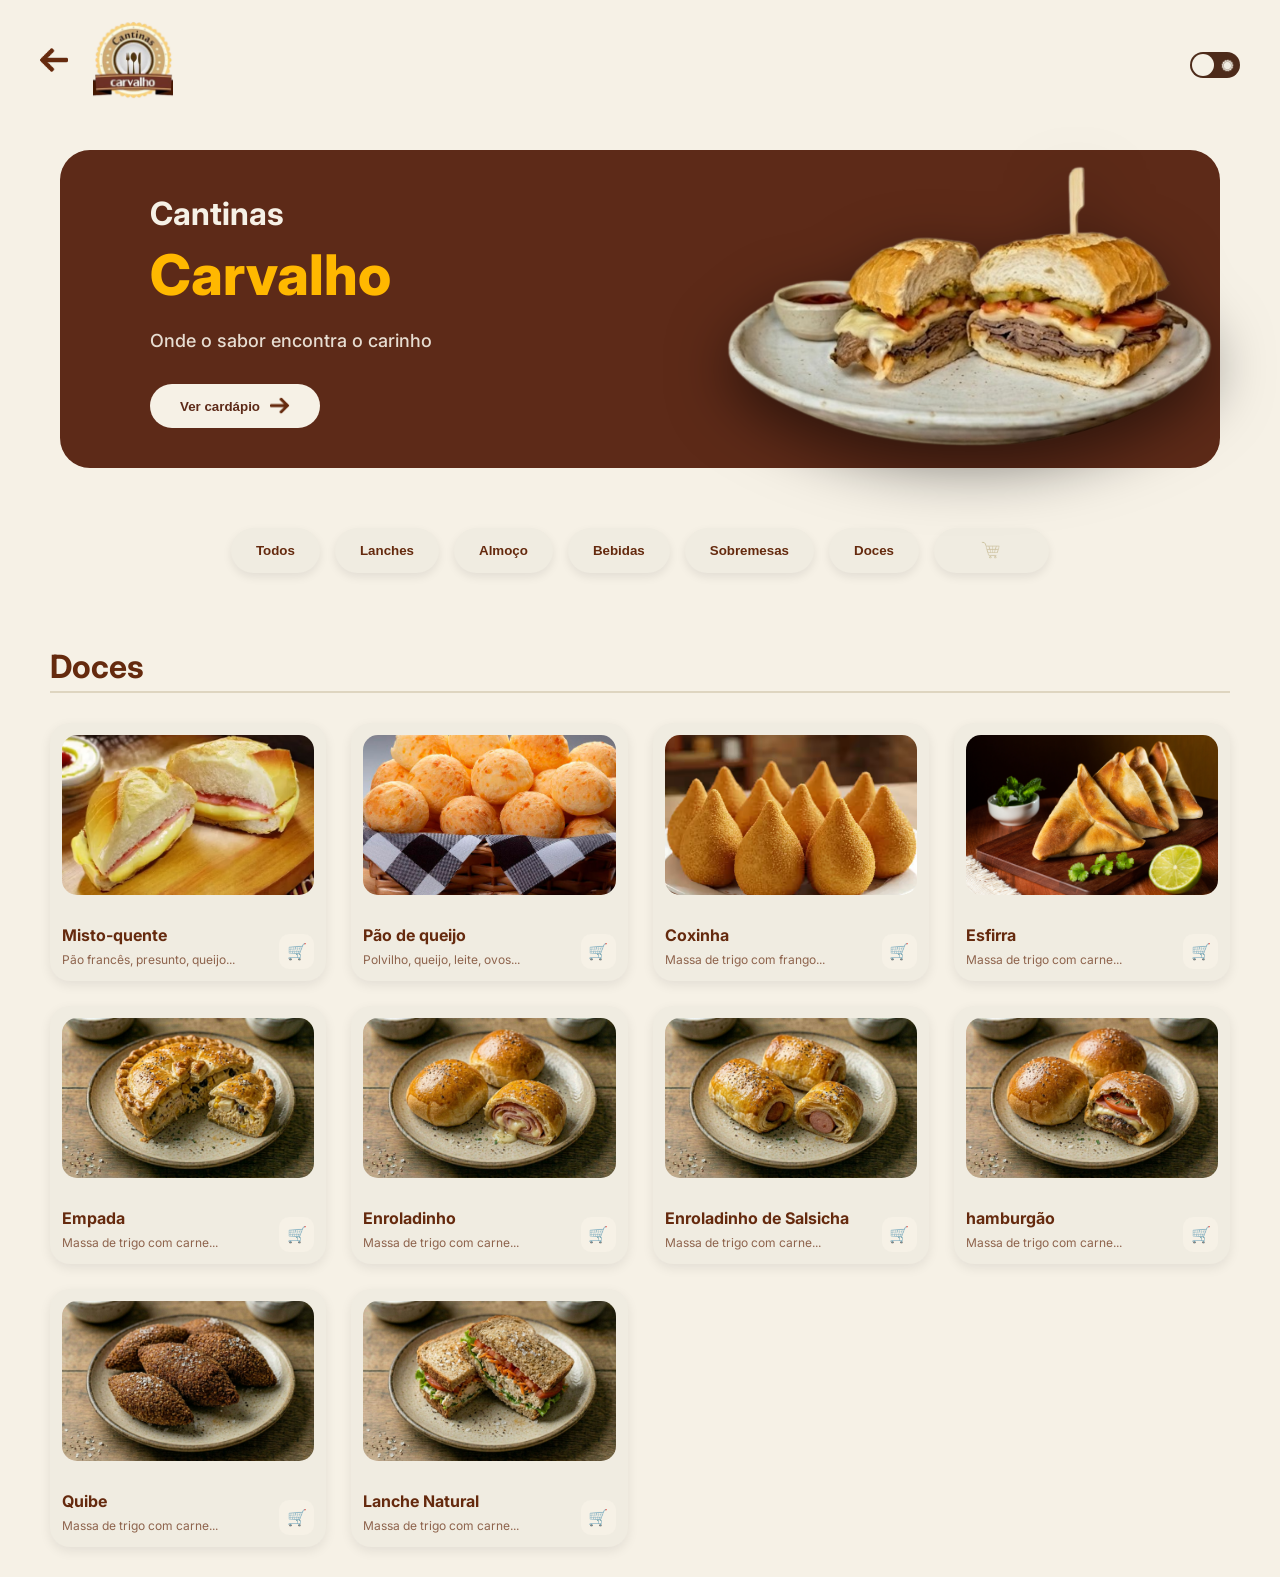
==== commit 68626486: "Add files via upload" ====
--- a/esqueleto/index.html
+++ b/esqueleto/index.html
@@ -42,7 +42,7 @@
                     <h1 class="titulo-carvalho">Carvalho</h1>
                     <p class="subtitulo-banner">Onde o sabor encontra o carinho</p>
 
-                    <button class="btn-cardapio-banner" >
+                    <button class="btn-cardapio-banner" onclick="abrirPeloBanner('almoco')">
                         Ver cardápio <img src="./img/seta-direita.png" alt="" style="width: 20px;">
                     </button>
                 </div>
@@ -298,7 +298,7 @@
                     </div>
                 </div>
 
-                    <div class="card-lanche">
+                <div class="card-lanche">
                     <img src="./img/carnePanela.png" alt="CarnePanela" draggable="false">
                     <div class="card-info">
                         <div class="texto">
@@ -317,6 +317,124 @@
             <div class="grid-lanches">
 
                 <div class="card-lanche">
+                    <img src="./img/sucos.jpg" alt="Misto Quente" draggable="false">
+                    <div class="card-info">
+                        <div class="texto">
+                            <h3>Sucos Naturais</h3>
+                            <p>Laranja, goiaba, manga, abacaxi...</p>
+                        </div>
+                        <button class="btn-carrinho">🛒</button>
+                    </div>
+                </div>
+
+                <div class="card-lanche">
+                    <img src="./img/chas.jpg" alt="Pão de Queijo" draggable="false">
+                    <div class="card-info">
+                        <div class="texto">
+                            <h3>Chá Gelado</h3>
+                            <p>Pêssego, Limão, Framboesa, Menta...</p>
+                        </div>
+                        <button class="btn-carrinho">🛒</button>
+                    </div>
+                </div>
+
+                <div class="card-lanche">
+                    <img src="./img/cocacola.webp" alt="Coxinha" draggable="false">
+                    <div class="card-info">
+                        <div class="texto">
+                            <h3>Coca-Cola</h3>
+                            <p>Coca-Cola de 500ml</p>
+                        </div>
+                        <button class="btn-carrinho">🛒</button>
+                    </div>
+                </div>
+
+                <div class="card-lanche">
+                    <img src="./img/cafe.avif" alt="Esfirra" draggable="false">
+                    <div class="card-info">
+                        <div class="texto">
+                            <h3>Café</h3>
+                            <p>Expresso ou coado</p>
+                        </div>
+                        <button class="btn-carrinho">🛒</button>
+                    </div>
+                </div>
+
+
+                <div class="card-lanche">
+                    <img src="./img/capuccino.webp" alt="Empada" draggable="false">
+                    <div class="card-info">
+                        <div class="texto">
+                            <h3>Capuccino</h3>
+                            <p>Com bastante espuma e açúcar</p>
+                        </div>
+                        <button class="btn-carrinho">🛒</button>
+                    </div>
+                </div>
+
+                <div class="card-lanche">
+                    <img src="./img/chocolatequente.png" alt="Enroladinho" draggable="false">
+                    <div class="card-info">
+                        <div class="texto">
+                            <h3>Chocolate Quente</h3>
+                            <p>Com leite desnatado e Nescau</p>
+                        </div>
+                        <button class="btn-carrinho">🛒</button>
+                    </div>
+                </div>
+
+                <div class="card-lanche">
+                    <img src="./img/agua.webp" alt="Enroladinhos" draggable="false">
+                    <div class="card-info">
+                        <div class="texto">
+                            <h3>Água Mineral</h3>
+                            <p>Com ou sem gás</p>
+                        </div>
+                        <button class="btn-carrinho">🛒</button>
+                    </div>
+                </div>
+
+                <div class="card-lanche">
+                    <img src="./img/fanta.jpg" alt="Hamburgao" draggable="false">
+                    <div class="card-info">
+                        <div class="texto">
+                            <h3>Fanta</h3>
+                            <p>De uva e Laranja</p>
+                        </div>
+                        <button class="btn-carrinho">🛒</button>
+                    </div>
+                </div>
+
+                <div class="card-lanche">
+                    <img src="./img/sprite.webp" alt="Kibe" draggable="false">
+                    <div class="card-info">
+                        <div class="texto">
+                            <h3>Sprite</h3>
+                            <p>Gelado e refrescante</p>
+                        </div>
+                        <button class="btn-carrinho">🛒</button>
+                    </div>
+                </div>
+
+                <div class="card-lanche">
+                    <img src="./img/delvale.jpg" alt="Lanche" draggable="false">
+                    <div class="card-info">
+                        <div class="texto">
+                            <h3>Suco Del Vale</h3>
+                            <p>Sabor uva, pêssego e maracujá</p>
+                        </div>
+                        <button class="btn-carrinho">🛒</button>
+                    </div>
+                </div>
+
+            </div>
+        </section>
+
+        <section id="secao-sobremesas" class="secao-produtos" style="display: none;">
+            <h1 class="titulo">Sobremesas</h1>
+            <div class="grid-lanches">
+
+                <div class="card-lanche">
                     <img src="./img/misto-quente.avif" alt="Misto Quente" draggable="false">
                     <div class="card-info">
                         <div class="texto">
@@ -430,8 +548,8 @@
             </div>
         </section>
 
-           <section id="secao-sobremesas" class="secao-produtos" style="display: none;">
-            <h1 class="titulo">Sobremesas</h1>
+        <section class="secao-doces">
+            <h1 class="titulo">Doces</h1>
             <div class="grid-lanches">
 
                 <div class="card-lanche">
@@ -548,124 +666,9 @@
             </div>
         </section>
 
-         <section class="secao-doces">
-            <h1 class="titulo">Doces</h1>
-            <div class="grid-lanches">
-
-                <div class="card-lanche">
-                    <img src="./img/misto-quente.avif" alt="Misto Quente" draggable="false">
-                    <div class="card-info">
-                        <div class="texto">
-                            <h3>Misto-quente</h3>
-                            <p>Pão francês, presunto, queijo...</p>
-                        </div>
-                        <button class="btn-carrinho">🛒</button>
-                    </div>
-                </div>
-
-                <div class="card-lanche">
-                    <img src="./img/pao-queijo.jpg" alt="Pão de Queijo" draggable="false">
-                    <div class="card-info">
-                        <div class="texto">
-                            <h3>Pão de queijo</h3>
-                            <p>Polvilho, queijo, leite, ovos...</p>
-                        </div>
-                        <button class="btn-carrinho">🛒</button>
-                    </div>
-                </div>
-
-                <div class="card-lanche">
-                    <img src="./img/coxinha.avif" alt="Coxinha" draggable="false">
-                    <div class="card-info">
-                        <div class="texto">
-                            <h3>Coxinha</h3>
-                            <p>Massa de trigo com frango...</p>
-                        </div>
-                        <button class="btn-carrinho">🛒</button>
-                    </div>
-                </div>
-
-                <div class="card-lanche">
-                    <img src="./img/esfirra.jpg" alt="Esfirra" draggable="false">
-                    <div class="card-info">
-                        <div class="texto">
-                            <h3>Esfirra</h3>
-                            <p>Massa de trigo com carne...</p>
-                        </div>
-                        <button class="btn-carrinho">🛒</button>
-                    </div>
-                </div>
-
-
-                <div class="card-lanche">
-                    <img src="./img/empada.png" alt="Empada" draggable="false">
-                    <div class="card-info">
-                        <div class="texto">
-                            <h3>Empada</h3>
-                            <p>Massa de trigo com carne...</p>
-                        </div>
-                        <button class="btn-carrinho">🛒</button>
-                    </div>
-                </div>
-
-                <div class="card-lanche">
-                    <img src="./img/enroladinho.png" alt="Enroladinho" draggable="false">
-                    <div class="card-info">
-                        <div class="texto">
-                            <h3>Enroladinho</h3>
-                            <p>Massa de trigo com carne...</p>
-                        </div>
-                        <button class="btn-carrinho">🛒</button>
-                    </div>
-                </div>
-
-                <div class="card-lanche">
-                    <img src="./img/enroladinhoSalsicha.png" alt="Enroladinhos" draggable="false">
-                    <div class="card-info">
-                        <div class="texto">
-                            <h3>Enroladinho de Salsicha</h3>
-                            <p>Massa de trigo com carne...</p>
-                        </div>
-                        <button class="btn-carrinho">🛒</button>
-                    </div>
-                </div>
-
-                <div class="card-lanche">
-                    <img src="./img/hamburgao.png" alt="Hamburgao" draggable="false">
-                    <div class="card-info">
-                        <div class="texto">
-                            <h3>hamburgão</h3>
-                            <p>Massa de trigo com carne...</p>
-                        </div>
-                        <button class="btn-carrinho">🛒</button>
-                    </div>
-                </div>
-
-                <div class="card-lanche">
-                    <img src="./img/kibe.png" alt="Kibe" draggable="false">
-                    <div class="card-info">
-                        <div class="texto">
-                            <h3>Quibe</h3>
-                            <p>Massa de trigo com carne...</p>
-                        </div>
-                        <button class="btn-carrinho">🛒</button>
-                    </div>
-                </div>
-
-                <div class="card-lanche">
-                    <img src="./img/lancheNatural.png" alt="Lanche" draggable="false">
-                    <div class="card-info">
-                        <div class="texto">
-                            <h3>Lanche Natural</h3>
-                            <p>Massa de trigo com carne...</p>
-                        </div>
-                        <button class="btn-carrinho">🛒</button>
-                    </div>
-                </div>
-
-            </div>
-        </section>
-
+        <button id="btnSubir" onclick="subirTopo()">
+            <img src="./img/seta-cima.png" alt="Subir">
+        </button>
 
     </main>
 
--- a/esqueleto/style.css
+++ b/esqueleto/style.css
@@ -11,7 +11,7 @@
 }
 
 body.tema-escuro {
-    --bg-body: #1a110e;
+    --bg-body: #3d1507;
     --bg-card: #2d1d17;
     --text-color: #f5f1e6;
     --shadow: rgba(0, 0, 0, 0.4);
@@ -49,21 +49,27 @@
 
 .header-esquerda {
     display: flex;
-    align-items: center;
-    gap: 15px; /* Espaço entre a seta e a logo */
+    align-items: center; /* Centraliza verticalmente a seta com a logo */
+    gap: 15px;
 }
 .seta-voltar{
     width: 28px;
     height: auto;
     cursor: pointer;
-    margin-top: 50px;
+    margin-top: -5px; 
+    transition: transform 0.3s ease, filter 0.3s ease;
+}
+
+.seta-voltar:hover {
+    transform: translateX(-5px);
+    opacity: 1;
 }
 
 .logo-principal {
     width: 100px; 
     height: auto;
     padding: 10px;
-    margin-top: 10px;
+    margin-top: -10px;
 }
 
 /* 2. Banner Principal (Textos e Lanche) */
@@ -136,6 +142,16 @@
 
 .btn-cardapio-banner:hover {
     transform: scale(1.05);
+}
+
+.btn-cardapio-banner img {
+    width: 20px;
+    transition: transform 0.3s ease, filter 0.3s ease;
+    /* Se a sua imagem original for escura, ela já aparecerá marrom aqui */
+}
+
+.btn-cardapio-banner:hover img {
+    transform: translateX(5px); /* A setinha dá um pulinho para a direita */
 }
 
 /* 3. Imagem do Lanche */
@@ -252,11 +268,11 @@
 }
 
 .card-lanche {
-    background: var(--bg-card);
+    background-color: var(--bg-card); /* Mude de #2d1d17 para a variável */
     border-radius: 20px;
     padding: 12px;
-    box-shadow: 0 4px 15px var(--shadow);
-    transition: transform 0.3s ease;
+    box-shadow: 0 4px 12px var(--shadow); /* Use a variável de sombra também */
+    transition: transform 0.3s ease, background-color 0.4s ease; /* Adicione transition para o fundo */
 }
 
 .card-lanche:hover {
@@ -277,7 +293,11 @@
     margin-top: 10px;
 }
 
-.texto h3 { font-size: 14px; margin: 0; font-weight: bold; }
+.texto h3 {
+    font-size: 16px;
+    color: var(--text-color); /* Mude para var(--text-color) */
+    margin-bottom: 4px;
+}
 .texto p { font-size: 11px; margin: 0; opacity: 0.7; }
 
 .btn-carrinho {
@@ -308,22 +328,25 @@
 }
 
 .btn-filtro {
-    background-color: var(--bege-botao);
-    color: var(--marrom-box);
+    /* Troque a cor fixa pela variável do card */
+    background-color: var(--bg-card); 
+    color: var(--text-color); /* Garante que o texto mude conforme o tema */
+    
     border: none;
     padding: 10px 25px;
     border-radius: 50px;
     font-weight: 600;
     cursor: pointer;
     white-space: nowrap;
-    transition: 0.3s;
+    transition: all 0.3s ease; /* Transição suave para todas as propriedades */
     box-shadow: 0 4px 10px var(--shadow);
     height: 45px;
 }
 
-.btn-filtro.active, .btn-filtro:hover, .btn-carrinho-menu:hover {
-    background-color: #3d1c10;
-    color: #F6F1E6;
+/* Quando o botão estiver selecionado ou com mouse em cima */
+.btn-filtro.active, .btn-filtro:hover {
+    background-color: var(--btn-toggle); /* Inverte a cor para dar destaque */
+    color: var(--indicador); /* Usa a cor do indicador (bege no escuro / marrom no claro) */
 }
 
 .secao-produtos {
@@ -334,17 +357,26 @@
 
 /* Botão do Carrinho com Badge */
 .btn-carrinho-menu {
-    background-color: var(--bege-botao);
-    color: var(--marrom-box);
+    background-color: var(--bg-card); /* Mesma cor dos cards */
+    color: var(--text-color);        /* Texto/Ícone na cor do tema */
     border: none;
     padding: 10px 25px;
     border-radius: 50px;
     font-weight: 600;
     cursor: pointer;
     white-space: nowrap;
-    transition: 0.3s;
+    transition: all 0.3s ease;
     box-shadow: 0 4px 10px var(--shadow);
     height: 45px;
+    display: flex;
+    align-items: center;
+    justify-content: center;
+}
+
+/* Efeito de Hover/Ativo para o Carrinho */
+.btn-carrinho-menu:hover {
+    background-color: var(--btn-toggle);
+    color: var(--indicador);
 }
 
 .icon-carrinho {
@@ -359,7 +391,6 @@
     align-items: center;
     cursor: pointer;
     min-width: 65px;
-    margin-top: -10px;
 }
 
 .badge {
@@ -442,11 +473,11 @@
 }
 
 .card-lanche {
-    background-color: #EBE6D7; /* Bege do print */
+    background-color: var(--bg-card); /* Usa o bege no claro e marrom no escuro */
     border-radius: 20px;
     padding: 12px;
-    box-shadow: 0 4px 12px rgba(0, 0, 0, 0.08);
-    transition: transform 0.3s ease;
+    box-shadow: 0 4px 12px var(--shadow);
+    transition: transform 0.3s ease, background-color 0.4s ease;
 }
 
 .card-lanche:hover {
@@ -470,19 +501,20 @@
 
 .texto h3 {
     font-size: 16px;
-    color: var(--marrom-box);
+    color: var(--text-color); /* ISSO É O MAIS IMPORTANTE: Muda de marrom para bege */
     margin-bottom: 4px;
 }
 
 .texto p {
     font-size: 12px;
-    color: #888;
+    color: var(--text-color); /* Deixa a descrição legível também */
+    opacity: 0.7; /* Dá um toque suave na descrição */
     margin: 0;
 }
 
 /* Botão de adicionar redondo do print */
 .btn-add-carrinho {
-    background-color: #DED5C0;
+    background-color: var(--btn-toggle); /* Inverte a cor do botão redondo */
     border: none;
     width: 35px;
     height: 35px;
@@ -491,7 +523,6 @@
     align-items: center;
     justify-content: center;
     cursor: pointer;
-    box-shadow: 0 2px 5px rgba(0,0,0,0.1);
 }
 
 .btn-add-carrinho img {
@@ -525,8 +556,33 @@
 /* Inverter cores dos ícones no modo escuro para ficarem brancos */
 /* Filtra todos, exceto a classe .logo-img */
 /* Isso diz: "Inverta a cor de todas as imagens do menu, EXCETO a que tem a classe-logo" */
-body.tema-escuro .icon-item img:not(.classe-logo) {
+body.tema-escuro .icon-item img:not(.classe-logo) .btn-add-carrinho img .icon-carrinho{
     filter: brightness(0) invert(1);
+}
+
+body.tema-escuro .banner-box {
+    background-color: #F6F1E6 !important; /* Cor bege clara fixada aqui */
+    transition: background-color 0.4s ease;
+}
+
+body.tema-escuro .banner-textos {
+    color: #5d2a18 !important; /* Texto marrom escuro fixado aqui */
+}
+
+body.tema-escuro .btn-cardapio-banner {
+    background-color: #5d2a18 !important;
+    color: #F6F1E6 !important;
+}
+
+/* No modo escuro: a seta "acende" em bege para combinar com o texto */
+body.tema-escuro .seta-voltar {
+    /* Esse filtro transforma ícones pretos/escuros em Bege (#F6F1E6) */
+    filter: brightness(0) invert(1); 
+    opacity: 0.9; /* Deixa um pouco mais suave para não cansar a vista */
+}
+
+body.tema-escuro .btn-cardapio-banner img {
+    filter: brightness(0) invert(1); 
 }
 
 /* Garante que a logo mantenha as cores originais e o tamanho correto */
@@ -597,4 +653,42 @@
     }
     
     .titulo { font-size: 32px; border-bottom: 2px solid #DED5C0; /* Linha sutil abaixo do título */ }
+}
+
+#btnSubir {
+    display: none;        /* Começa escondido */
+    position: fixed;      /* Fica fixo na tela */
+    bottom: 30px;         /* Distância do fundo */
+    right: 30px;          /* Distância da direita */
+    z-index: 9999;        /* Fica em cima de tudo */
+    background-color: var(--btn-toggle);
+    color: var(--indicador);
+    border: none;
+    width: 50px;
+    height: 50px;
+    border-radius: 50%;
+    cursor: pointer;
+    box-shadow: 0 4px 15px rgba(0,0,0,0.3);
+    transition: 0.3s;
+}
+
+#btnSubir:hover {
+    transform: scale(1.1);
+    filter: brightness(1.2);
+}
+
+#btnSubir img {
+    width: 20px;
+    /* Se a seta for preta e o botão escuro, inverta a cor da imagem */
+    filter: brightness(0) invert(1); 
+}
+
+body.tema-escuro #btnSubir {
+    background: rgba(246, 241, 230, 0.15) !important; /* Bege bem transparente */
+    backdrop-filter: blur(10px); /* Desfoca o que está atrás */
+    border: 1px solid rgba(246, 241, 230, 0.3);
+}
+
+body.tema-escuro #btnSubir img {
+    filter: brightness(0) invert(1) !important; /* Seta fica branca cristalina */
 }
